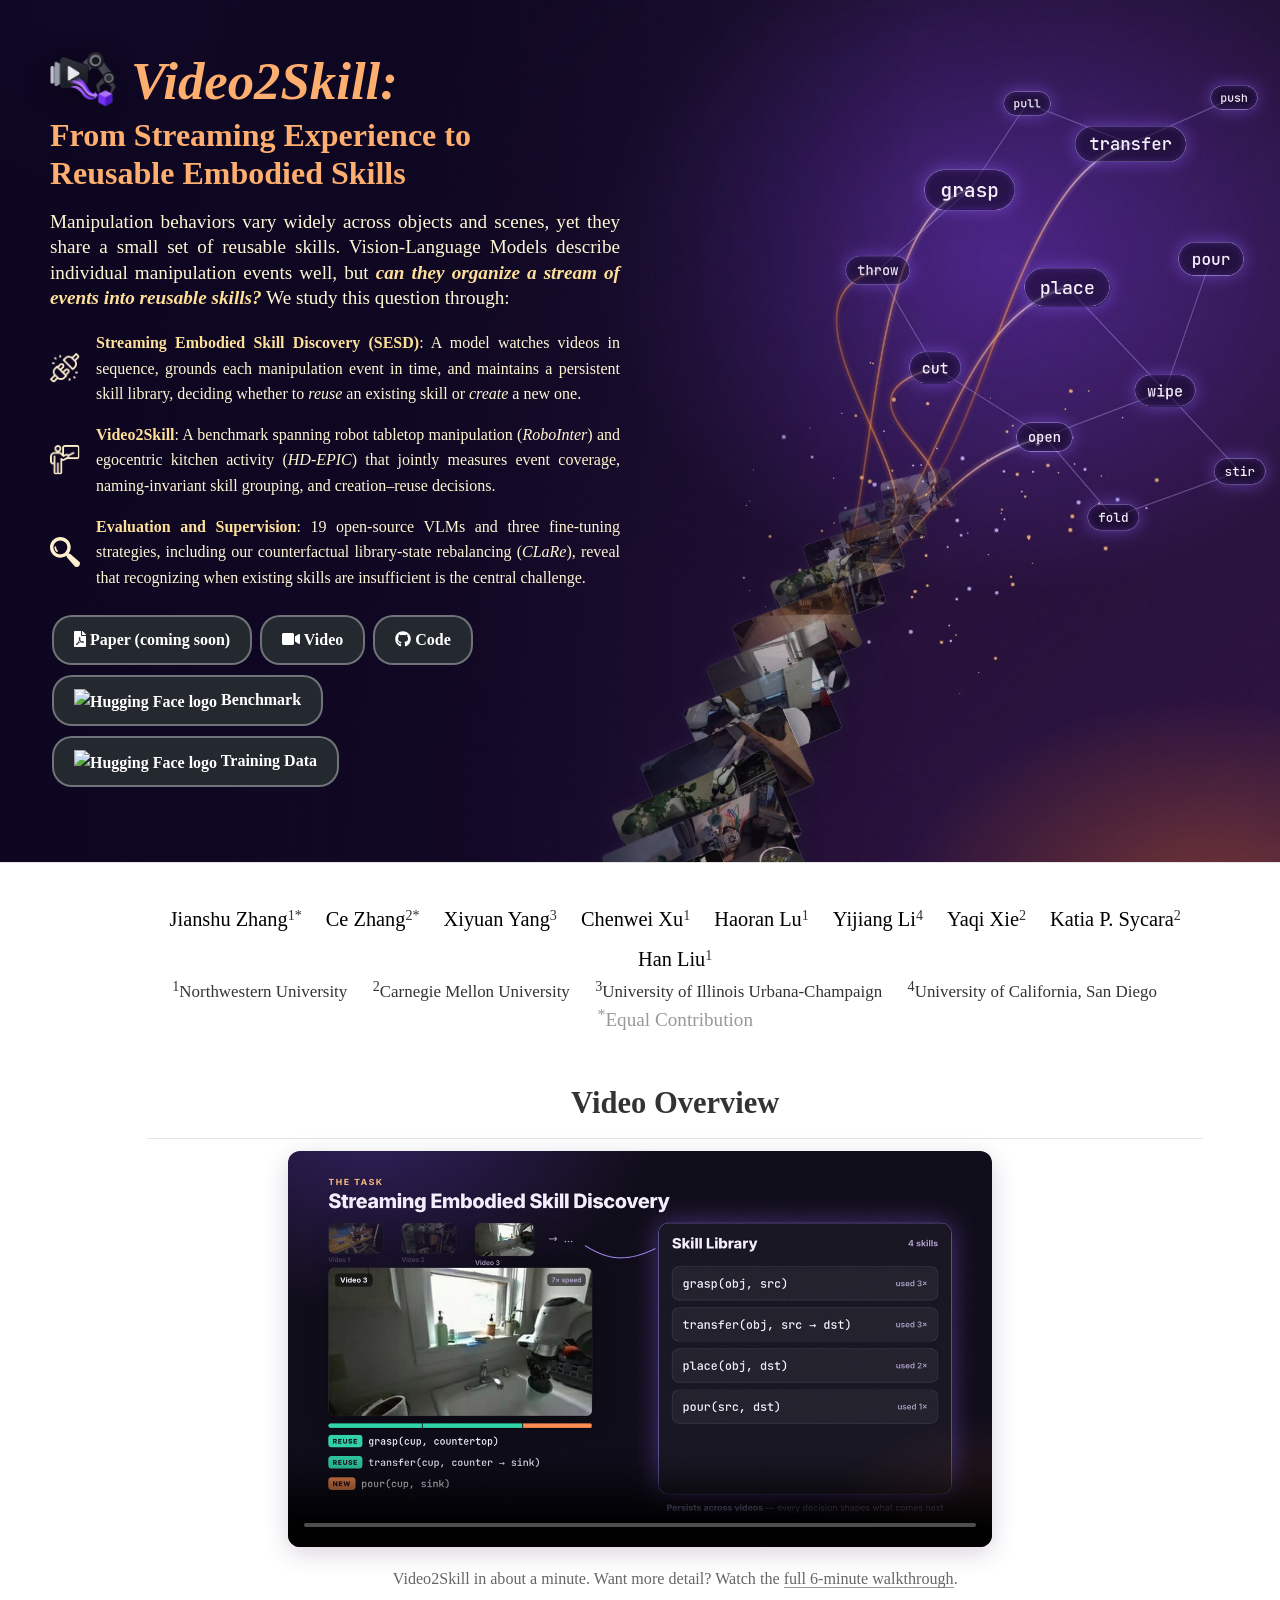
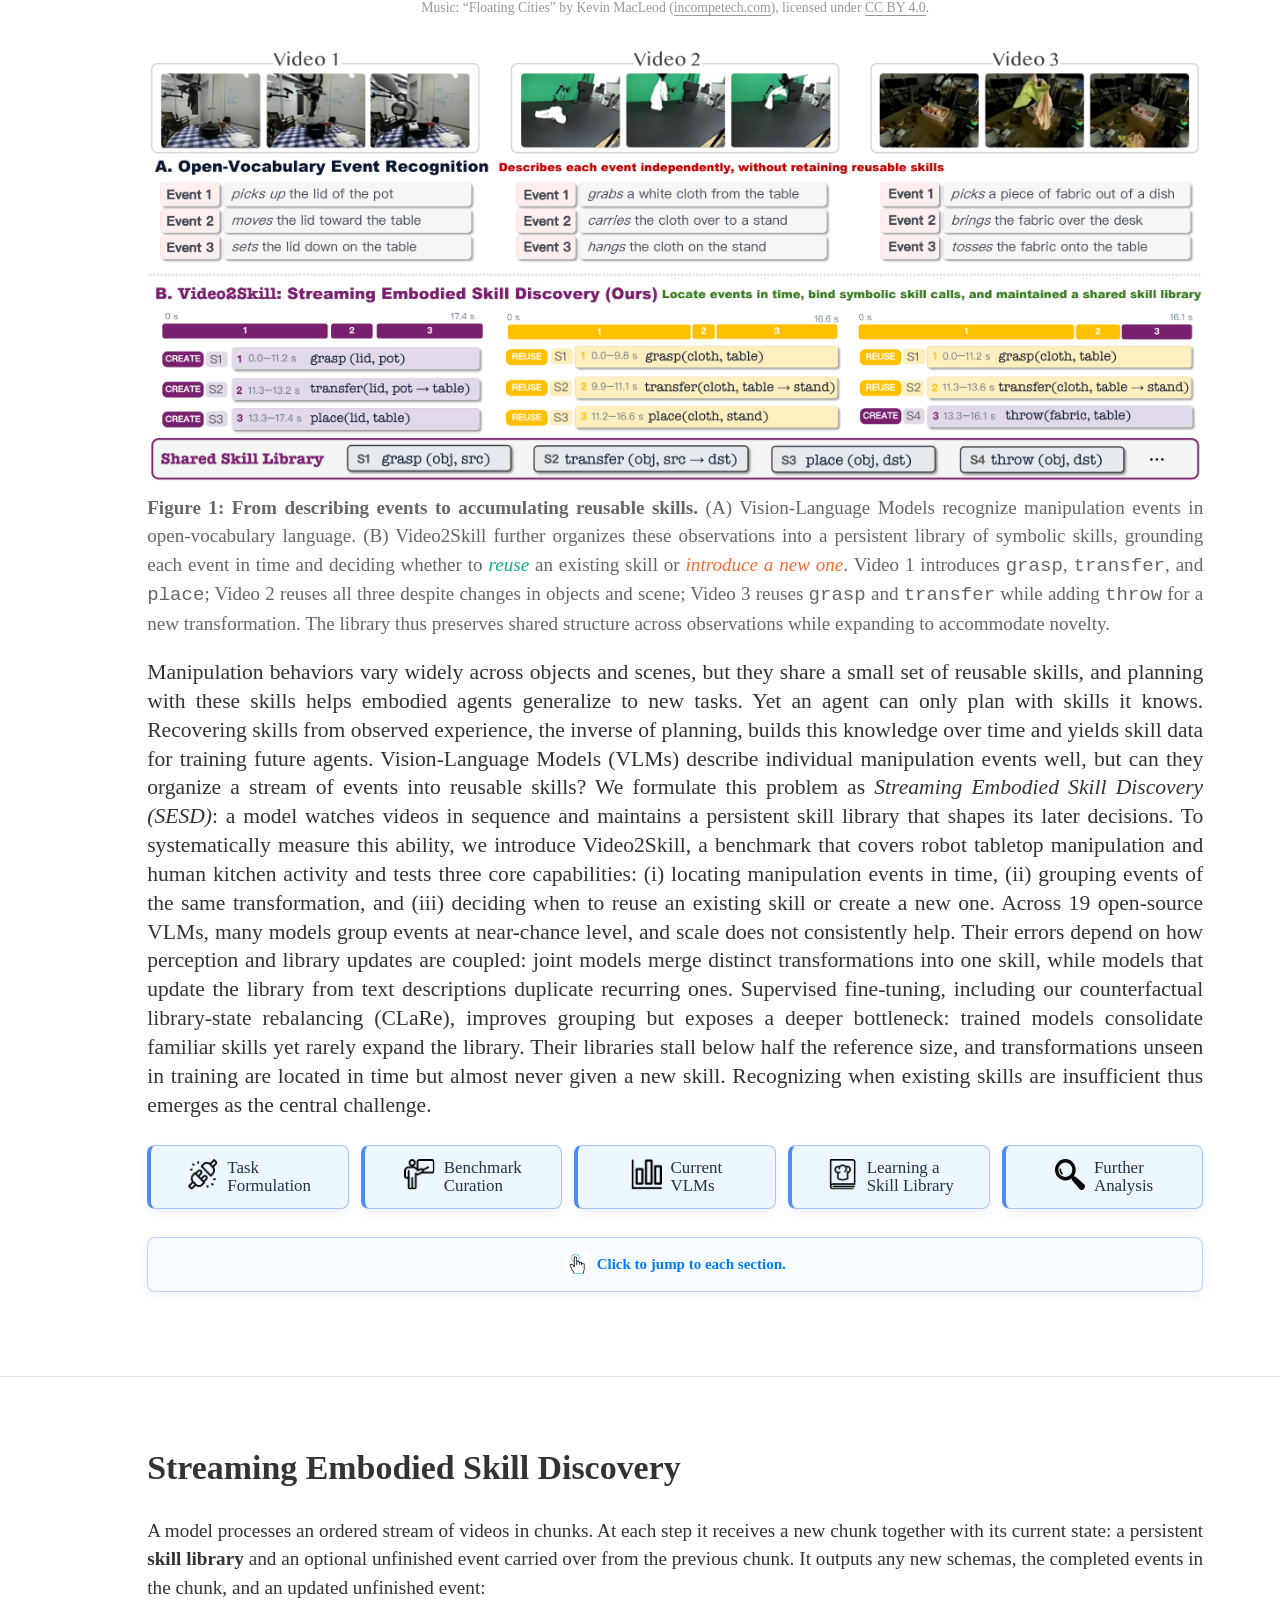
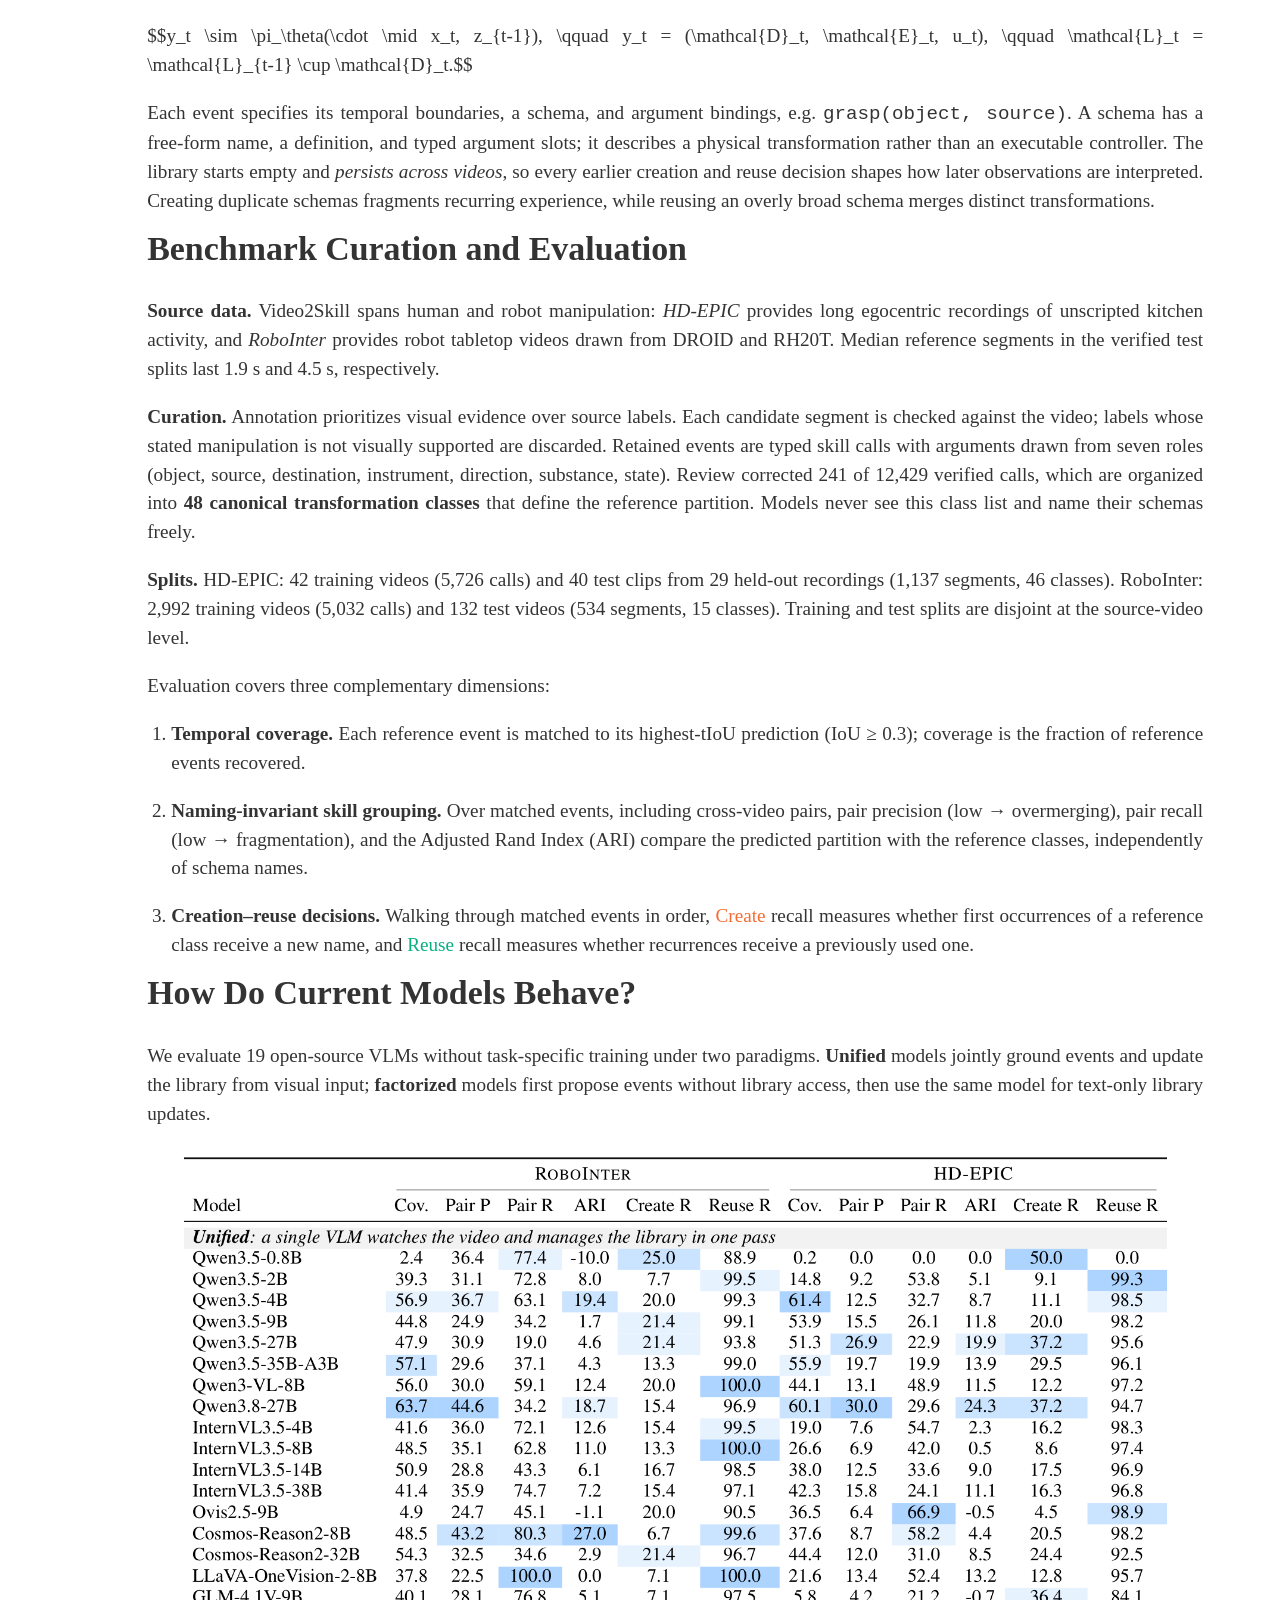
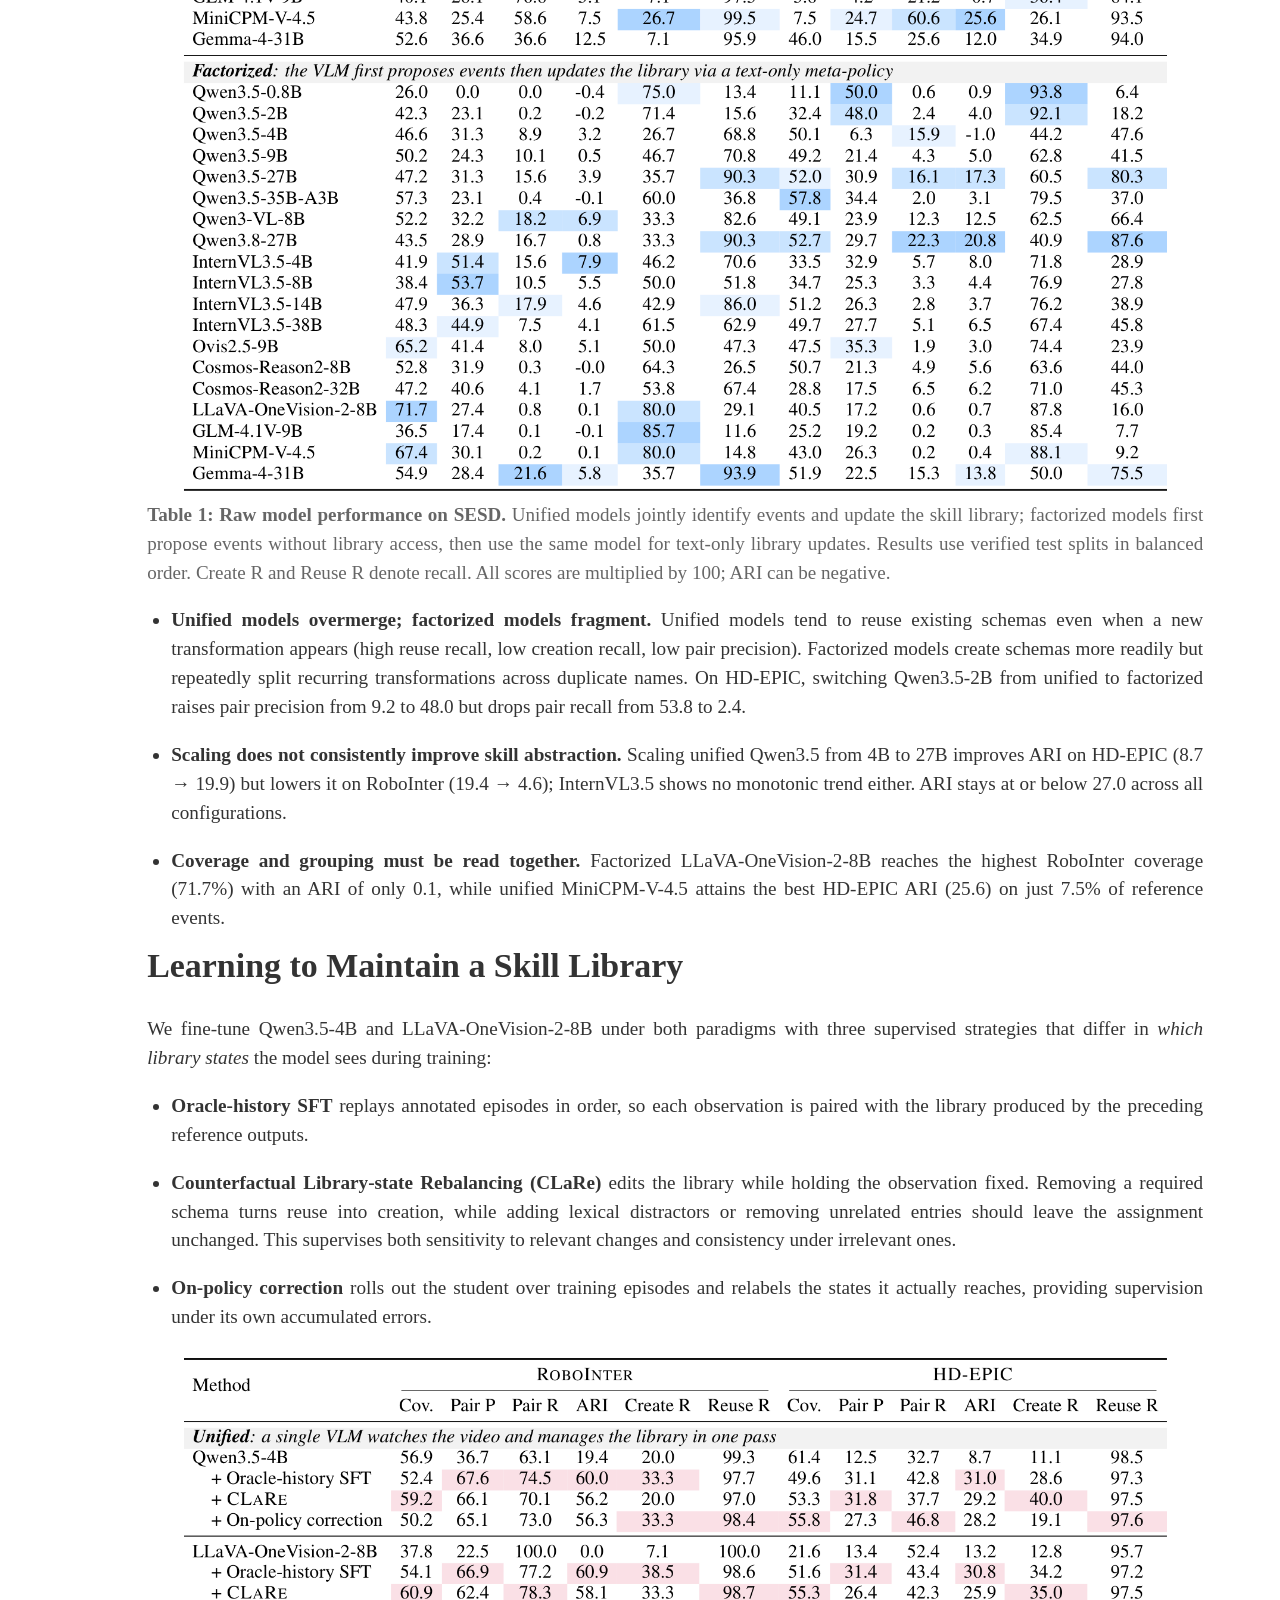
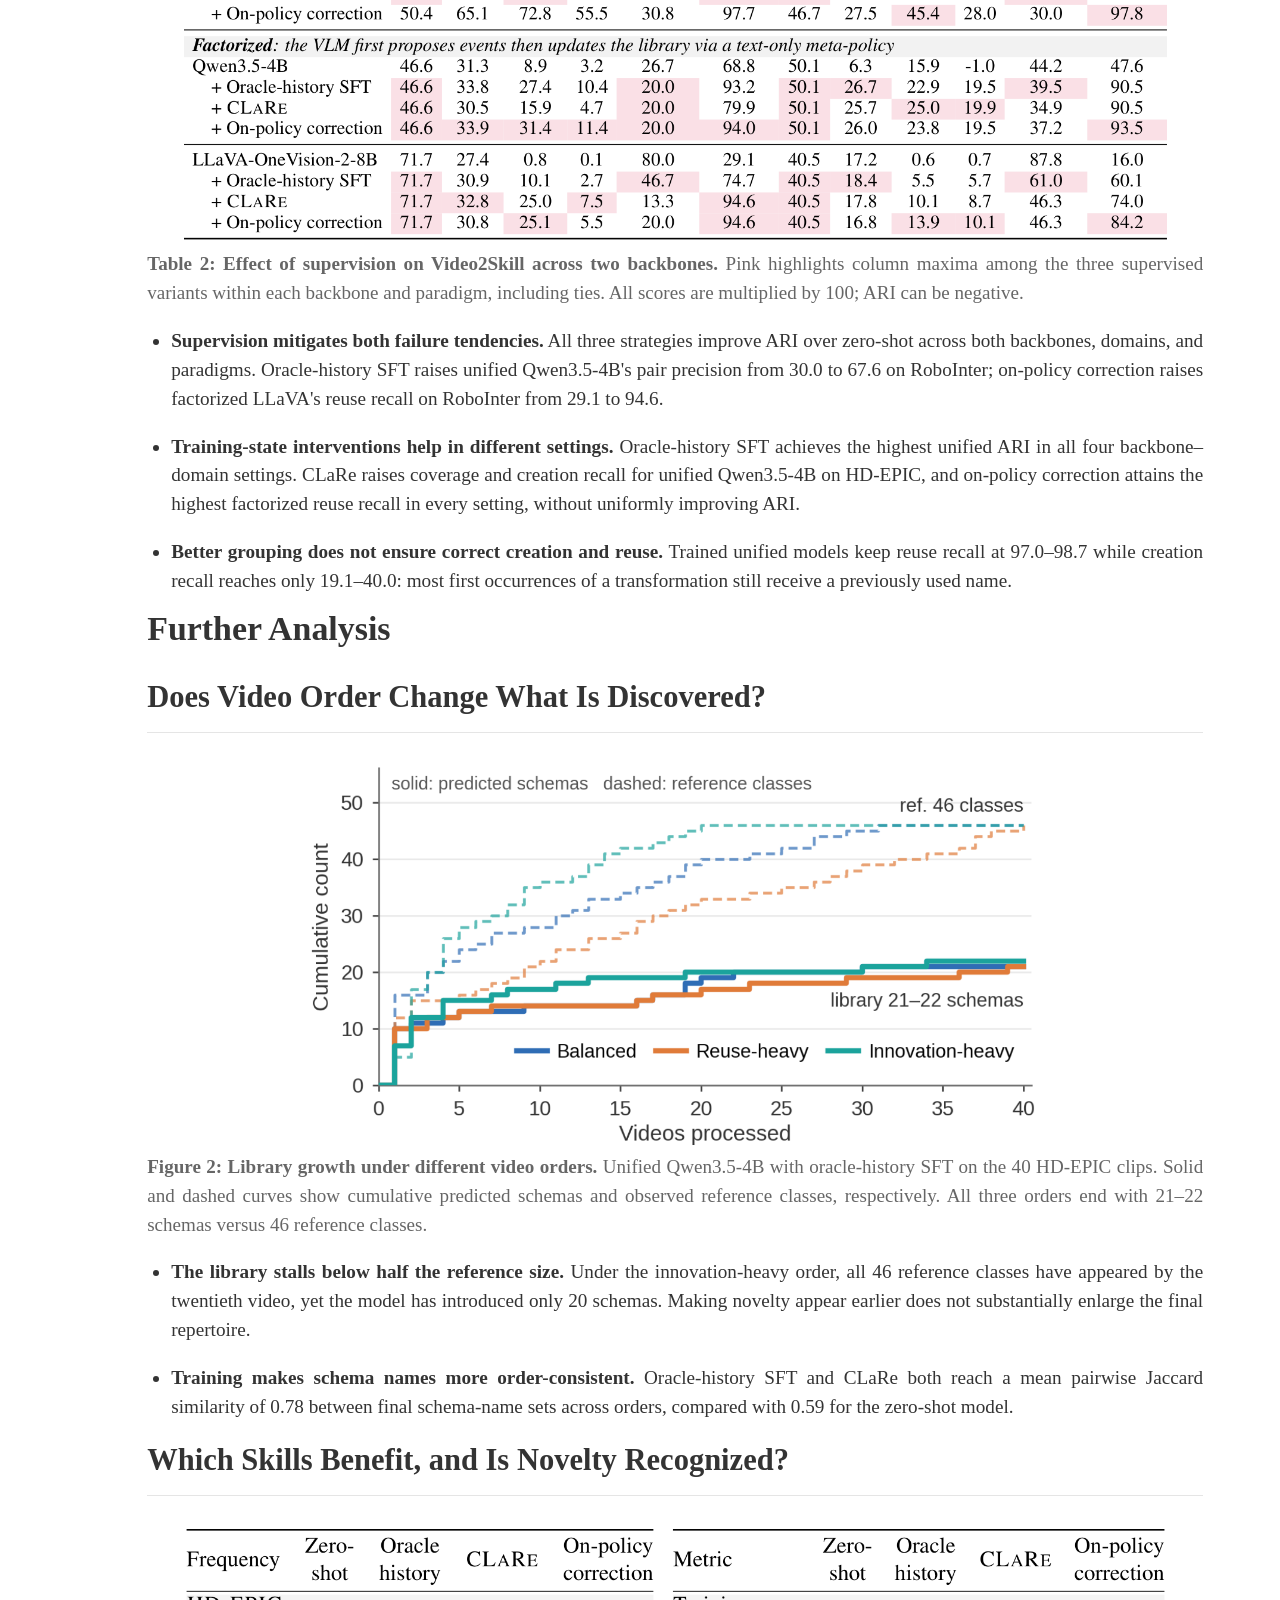
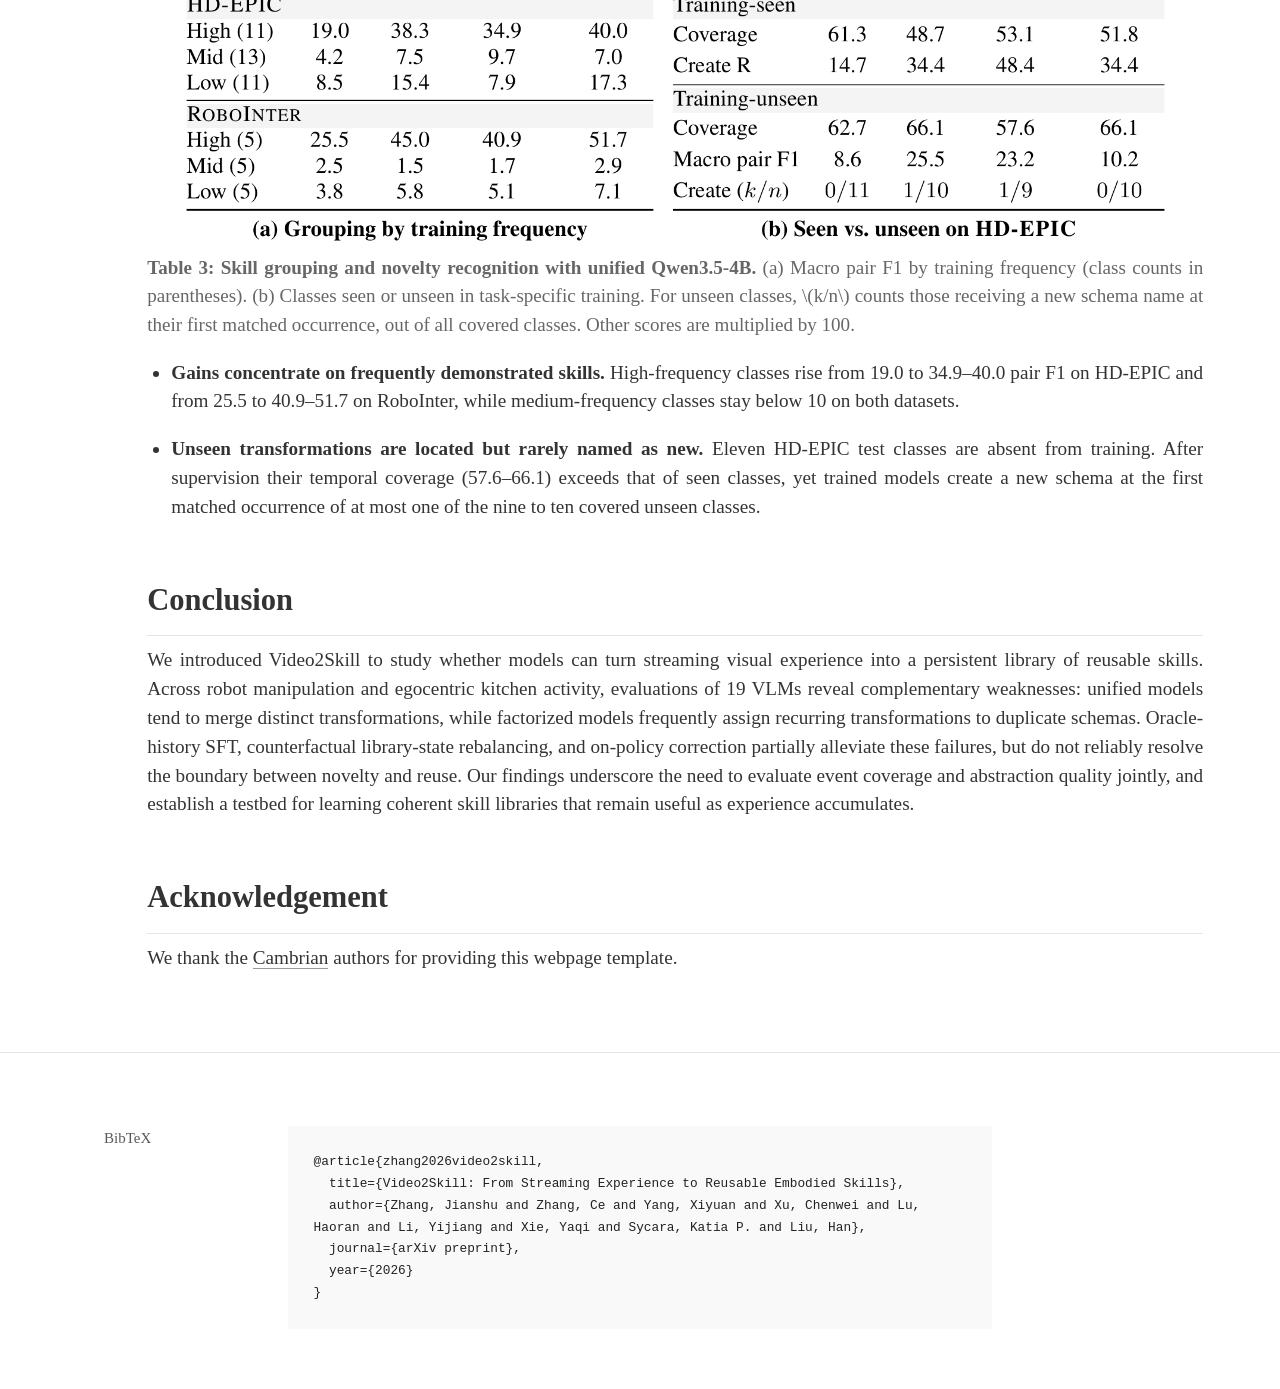
==== webpage/index.html @ 0657c7eb "Add background music to the teaser video Music: "Floating Cities" by Kevin MacLeod (incompetech.com)" ====
<!doctype html>

<html lang="en">
    <head>
        <title>Video2Skill</title>
        <link rel="icon" type="image/png" href="./static/img/icons/favicon.png">

        <meta charset="utf-8">
        <meta name="viewport" content="width=device-width, initial-scale=1">
        <meta name="description" content="Video2Skill: a benchmark for Streaming Embodied Skill Discovery, where models organize streaming manipulation videos into a persistent library of reusable symbolic skills.">

        <!-- Open Graph -->
        <meta property="og:url" content="https://andyzworks.github.io/video2skill/" />
        <meta property="og:image" content="https://andyzworks.github.io/video2skill/static/img/teaser.png" />
        <meta property="og:title" content="Video2Skill: From Streaming Experience to Reusable Embodied Skills" />
        <meta property="og:description" content="Can VLMs organize a stream of manipulation events into a persistent library of reusable skills?" />

        <!-- Twitter -->
        <meta name="twitter:url" content="https://andyzworks.github.io/video2skill/" />
        <meta name="twitter:card" content="summary_large_image" />
        <meta name="twitter:image" content="https://andyzworks.github.io/video2skill/static/img/teaser.png" />
        <meta name="twitter:title" content="Video2Skill: From Streaming Experience to Reusable Embodied Skills" />
        <meta name="twitter:description" content="Can VLMs organize a stream of manipulation events into a persistent library of reusable skills?" />

        <script src="./static/js/distill_template.v2.js"></script>
        <script defer="" src="./static/js/hider.js"></script>

        <link rel="stylesheet" href="./static/css/style.css">
        <link rel="stylesheet" href="./static/css/fontawesome.all.min.css">
        <link rel="stylesheet" href="https://cdn.jsdelivr.net/gh/jpswalsh/academicons@1/css/academicons.min.css">

        <link rel="stylesheet" href="https://cdn.jsdelivr.net/npm/katex@0.10.2/dist/katex.min.css" integrity="sha384-yFRtMMDnQtDRO8rLpMIKrtPCD5jdktao2TV19YiZYWMDkUR5GQZR/NOVTdquEx1j" crossorigin="anonymous">
        <script defer src="https://cdn.jsdelivr.net/npm/katex@0.10.2/dist/katex.min.js" integrity="sha384-9Nhn55MVVN0/4OFx7EE5kpFBPsEMZxKTCnA+4fqDmg12eCTqGi6+BB2LjY8brQxJ" crossorigin="anonymous"></script>
        <script defer src="https://cdn.jsdelivr.net/npm/katex@0.10.2/dist/contrib/auto-render.min.js" integrity="sha384-kWPLUVMOks5AQFrykwIup5lo0m3iMkkHrD0uJ4H5cjeGihAutqP0yW0J6dpFiVkI" crossorigin="anonymous"
            onload="renderMathInElement(document.body, {delimiters: [{left: '$$', right: '$$', display: true}, {left: '\\(', right: '\\)', display: false}]});"></script>
        <script defer src="./static/js/fontawesome.all.min.js"></script>

        <!-- medium zoom https://github.com/francoischalifour/medium-zoom -->
        <script src="https://cdn.jsdelivr.net/npm/jquery@3.7.1/dist/jquery.min.js"></script>
        <script defer src="./static/js/medium-zoom.min.js"></script>
        <script defer src="./static/js/zoom.js"></script>

        <style>
            .skill-create { color: rgb(246, 107, 50); }
            .skill-reuse { color: rgb(8, 175, 130); }
            .header-wrapper {
                background:
                    linear-gradient(90deg, rgba(13, 6, 32, 0.94) 0%, rgba(13, 6, 32, 0.82) 34%, rgba(13, 6, 32, 0.25) 58%, rgba(13, 6, 32, 0) 72%),
                    url("static/img/header_bg.jpg") right center / cover no-repeat, #1a0b2e;
            }
            .header-container { min-height: 620px; }
            .title-logo { height: 1.05em; width: auto; vertical-align: -0.16em; margin-right: 0.28em;
                          filter: drop-shadow(0 4px 14px rgba(0, 0, 0, 0.45)); }
            @media (max-width: 768px) {
                .header-wrapper {
                    background: linear-gradient(rgba(13, 6, 32, 0.84), rgba(13, 6, 32, 0.92)),
                                url("static/img/header_bg.jpg") 70% center / cover no-repeat, #1a0b2e;
                }
                .header-container { min-height: 0; }
                .header-content h1 { font-size: 2.6em; }
                .header-content h2 { white-space: normal; font-size: 1.45em; }
            }
        </style>
    </head>
    <body>
        <div class="header-wrapper">
            <div class="header-container" id="header-container">
                <div class="header-content">
                    <h1 style="margin-top: 0px"><img class="title-logo" src="static/img/icons/icon.png" alt="Video2Skill logo"><i>Video2Skill:</i></h1>
                    <h2>From Streaming Experience to <br> Reusable Embodied Skills</h2>
                        <p>
                            Manipulation behaviors vary widely across objects and scenes, yet they share a small set of reusable skills. Vision-Language Models describe individual manipulation events well, but <em><strong>can they organize a stream of events into reusable skills?</strong></em> We study this question through:
                        </p>

                        <div class="icon-container">
                            <div class="icon-item">
                                <img src="./static/img/icons/connector.svg" alt="Task icon">
                                <div><strong>Streaming Embodied Skill Discovery (SESD)</strong>: A model watches videos in sequence, grounds each manipulation event in time, and maintains a persistent skill library, deciding whether to <i>reuse</i> an existing skill or <i>create</i> a new one.</div>
                            </div>
                            <div class="icon-item">
                                <img src="./static/img/icons/data.svg" alt="Benchmark icon">
                                <div><strong>Video2Skill</strong>: A benchmark spanning robot tabletop manipulation (<i>RoboInter</i>) and egocentric kitchen activity (<i>HD-EPIC</i>) that jointly measures event coverage, naming-invariant skill grouping, and creation&ndash;reuse decisions.</div>
                            </div>
                            <div class="icon-item">
                                <img src="./static/img/icons/magnifier.svg" alt="Findings icon">
                                <div><strong>Evaluation and Supervision</strong>: 19 open-source VLMs and three fine-tuning strategies, including our counterfactual library-state rebalancing (<i>CLaRe</i>), reveal that recognizing when existing skills are insufficient is the central challenge.</div>
                            </div>
                        </div>

                    <div class="button-container">
                        <!-- Paper: replace href with the arXiv link once the paper is public -->
                        <a href="#" class="button paper-link dark-button" target="_blank">
                            <span class="icon is-small">
                                <i class="fas fa-file-pdf"></i>
                            </span>
                            <span>Paper (coming soon)</span>
                        </a>
                        <!-- Video walkthrough -->
                        <a href="#sec:video" class="button dark-button">
                            <span class="icon is-small">
                                <i class="fas fa-video"></i>
                            </span>
                            <span>Video</span>
                        </a>
                        <!-- Code -->
                        <a href="https://github.com/andyzworks/video2skill" class="button code-link dark-button" target="_blank">
                            <span class="icon is-small">
                                <i class="fab fa-github"></i>
                            </span>
                            <span>Code</span>
                        </a>
                        <!-- Benchmark media -->
                        <a href="https://huggingface.co/datasets/tonyDzw/tmp1" class="button dark-button" target="_blank">
                            <span class="icon is-small">
                                <img src="https://huggingface.co/front/assets/huggingface_logo-noborder.svg" alt="Hugging Face logo" style="height: 1em;">
                            </span>
                            <span>Benchmark</span>
                        </a>
                        <!-- Training media -->
                        <a href="https://huggingface.co/datasets/tonyDzw/tmp2" class="button dark-button" target="_blank">
                            <span class="icon is-small">
                                <img src="https://huggingface.co/front/assets/huggingface_logo-noborder.svg" alt="Hugging Face logo" style="height: 1em;">
                            </span>
                            <span>Training Data</span>
                        </a>
                    </div>
                </div>
            </div>
        </div>
    <d-article>
        <div class="byline">
            <div class="byline-container">
                <p class="author-list">
                    <span><a href="https://sterzhang.github.io/" class="author-link" target="_blank">Jianshu Zhang</a><sup>1*</sup></span>
                    <span><a class="author-link">Ce Zhang</a><sup>2*</sup></span>
                    <span><a class="author-link">Xiyuan Yang</a><sup>3</sup></span>
                    <span><a class="author-link">Chenwei Xu</a><sup>1</sup></span>
                    <span><a href="https://luhr2003.github.io/" class="author-link" target="_blank">Haoran Lu</a><sup>1</sup></span>
                    <span><a class="author-link">Yijiang Li</a><sup>4</sup></span>
                    <span><a class="author-link">Yaqi Xie</a><sup>2</sup></span>
                    <span><a class="author-link">Katia P. Sycara</a><sup>2</sup></span>
                    <span><a href="https://www.mccormick.northwestern.edu/research-faculty/directory/profiles/liu-han.html" class="author-link" target="_blank">Han Liu</a><sup>1</sup></span>
                </p>
                    <sup>1</sup>Northwestern University &emsp;
                    <sup>2</sup>Carnegie Mellon University &emsp;
                    <sup>3</sup>University of Illinois Urbana-Champaign &emsp;
                    <sup>4</sup>University of California, San Diego &emsp;
                    <span class="author-note"><sup>*</sup>Equal Contribution</span>
            </div>
        </div>

        <div id="sec:video" class="sub-section" style="margin-top: 10px;">
            <h2 class="text" style="text-align: center; margin-bottom: 12px;">Video Overview</h2>
            <div style="text-align: center;">
                <video controls preload="metadata" playsinline poster="static/videos/video2skill_teaser_poster.jpg?v=2"
                       style="width: 100%; max-width: 960px; border-radius: 12px; box-shadow: 0 6px 24px rgba(42, 13, 69, 0.18);">
                    <source src="static/videos/video2skill_teaser.mp4?v=3" type="video/mp4">
                    <track kind="captions" src="static/videos/video2skill_teaser.vtt?v=2" srclang="en" label="English" default>
                    Your browser does not support HTML5 video.
                </video>
            </div>
            <p class="text" style="text-align: center; color: #666; font-size: 0.95em; margin-top: 8px;">
                Video2Skill in about a minute.
                Want more detail? Watch the <a href="static/videos/video2skill_overview.mp4" target="_blank">full 6-minute walkthrough</a>.
                <br><span style="font-size: 0.85em; color: #999;">Music: &ldquo;Floating Cities&rdquo; by Kevin MacLeod (<a href="https://incompetech.com" target="_blank">incompetech.com</a>), licensed under <a href="https://creativecommons.org/licenses/by/4.0/" target="_blank">CC BY 4.0</a>.</span>
            </p>
        </div>

        <d-figure id="fig-teaser">
                <figure>
                    <div style="text-align: center;">
                        <img data-zoomable="" draggable="false" src="static/img/teaser.png" alt="Video2Skill teaser" style="width: 100%;">
                    </div>
                    <figcaption>
                        <strong>Figure 1: From describing events to accumulating reusable skills.</strong>
                        (A) Vision-Language Models recognize manipulation events in open-vocabulary language.
                        (B) Video2Skill further organizes these observations into a persistent library of symbolic skills, grounding each event in time and deciding whether to
                        <span class="skill-reuse"><em>reuse</em></span> an existing skill or
                        <span class="skill-create"><em>introduce a new one</em></span>.
                        Video 1 introduces <code>grasp</code>, <code>transfer</code>, and <code>place</code>; Video 2 reuses all three despite changes in objects and scene; Video 3 reuses <code>grasp</code> and <code>transfer</code> while adding <code>throw</code> for a new transformation.
                        The library thus preserves shared structure across observations while expanding to accommodate novelty.
                    </figcaption>
                </figure>
        </d-figure>

        <p class="text abstract">
            Manipulation behaviors vary widely across objects and scenes, but they share a small set of reusable skills, and planning with these skills helps embodied agents generalize to new tasks. Yet an agent can only plan with skills it knows. Recovering skills from observed experience, the inverse of planning, builds this knowledge over time and yields skill data for training future agents. Vision-Language Models (VLMs) describe individual manipulation events well, but can they organize a stream of events into reusable skills? We formulate this problem as <em>Streaming Embodied Skill Discovery (SESD)</em>: a model watches videos in sequence and maintains a persistent skill library that shapes its later decisions. To systematically measure this ability, we introduce Video2Skill, a benchmark that covers robot tabletop manipulation and human kitchen activity and tests three core capabilities: (i) locating manipulation events in time, (ii) grouping events of the same transformation, and (iii) deciding when to reuse an existing skill or create a new one. Across 19 open-source VLMs, many models group events at near-chance level, and scale does not consistently help. Their errors depend on how perception and library updates are coupled: joint models merge distinct transformations into one skill, while models that update the library from text descriptions duplicate recurring ones. Supervised fine-tuning, including our counterfactual library-state rebalancing (CLaRe), improves grouping but exposes a deeper bottleneck: trained models consolidate familiar skills yet rarely expand the library. Their libraries stall below half the reference size, and transformations unseen in training are located in time but almost never given a new skill. Recognizing when existing skills are insufficient thus emerges as the central challenge.
        </p>

        <div class="icon-row">
            <a href="#sec:task" class="icon-link">
                <img src="static/img/icons/connector.svg" alt="" class="icon">
                Task <br> Formulation
            </a>
            <a href="#sec:bench" class="icon-link">
                <img src="./static/img/icons/data.svg" alt="" class="icon">
                Benchmark <br> Curation
            </a>
            <a href="#sec:zeroshot" class="icon-link">
                <img src="./static/img/icons/eval.svg" alt="" class="icon">
                Current <br> VLMs
            </a>
            <a href="#sec:training" class="icon-link">
                <img src="./static/img/icons/recipe.svg" alt="" class="icon">
                Learning a <br> Skill Library
            </a>
            <a href="#sec:analysis" class="icon-link">
                <img src="./static/img/icons/magnifier.svg" alt="" class="icon">
                Further <br> Analysis
            </a>
        </div>

        <p class="click-hint">
            <img src="static/img/icons/click.gif" style="width: 1.5rem">
            <strong>Click to jump to each section.</strong>
        </p>

        <hr>

        <div class="vision-block">

            <div id="sec:task" class="sub-section">
                <h1 class="text">Streaming Embodied Skill Discovery</h1>
                <p class="text">
                    A model processes an ordered stream of videos in chunks. At each step it receives a new chunk together with its current state: a persistent <strong>skill library</strong> and an optional unfinished event carried over from the previous chunk. It outputs any new schemas, the completed events in the chunk, and an updated unfinished event:
                </p>
                <p class="text">
                    $$y_t \sim \pi_\theta(\cdot \mid x_t, z_{t-1}), \qquad y_t = (\mathcal{D}_t, \mathcal{E}_t, u_t), \qquad \mathcal{L}_t = \mathcal{L}_{t-1} \cup \mathcal{D}_t.$$
                </p>
                <p class="text">
                    Each event specifies its temporal boundaries, a schema, and argument bindings, e.g. <code>grasp(object, source)</code>. A schema has a free-form name, a definition, and typed argument slots; it describes a physical transformation rather than an executable controller. The library starts empty and <em>persists across videos</em>, so every earlier creation and reuse decision shapes how later observations are interpreted.
                    Creating duplicate schemas fragments recurring experience, while reusing an overly broad schema merges distinct transformations.
                </p>
            </div>

            <div id="sec:bench" class="sub-section">
                <h1 class="text">Benchmark Curation and Evaluation</h1>
                <p class="text">
                    <strong>Source data.</strong> Video2Skill spans human and robot manipulation: <em>HD-EPIC</em> provides long egocentric recordings of unscripted kitchen activity, and <em>RoboInter</em> provides robot tabletop videos drawn from DROID and RH20T. Median reference segments in the verified test splits last 1.9&nbsp;s and 4.5&nbsp;s, respectively.
                </p>
                <p class="text">
                    <strong>Curation.</strong> Annotation prioritizes visual evidence over source labels. Each candidate segment is checked against the video; labels whose stated manipulation is not visually supported are discarded. Retained events are typed skill calls with arguments drawn from seven roles (object, source, destination, instrument, direction, substance, state). Review corrected 241 of 12,429 verified calls, which are organized into <strong>48 canonical transformation classes</strong> that define the reference partition. Models never see this class list and name their schemas freely.
                </p>
                <p class="text">
                    <strong>Splits.</strong> HD-EPIC: 42 training videos (5,726 calls) and 40 test clips from 29 held-out recordings (1,137 segments, 46 classes). RoboInter: 2,992 training videos (5,032 calls) and 132 test videos (534 segments, 15 classes). Training and test splits are disjoint at the source-video level.
                </p>
                <p class="text">
                    Evaluation covers three complementary dimensions:
                    <ol class="text">
                        <li>
                            <strong>Temporal coverage.</strong> Each reference event is matched to its highest-tIoU prediction (IoU &ge; 0.3); coverage is the fraction of reference events recovered.
                        </li>
                        <li>
                            <strong>Naming-invariant skill grouping.</strong> Over matched events, including cross-video pairs, pair precision (low &rarr; overmerging), pair recall (low &rarr; fragmentation), and the Adjusted Rand Index (ARI) compare the predicted partition with the reference classes, independently of schema names.
                        </li>
                        <li>
                            <strong>Creation&ndash;reuse decisions.</strong> Walking through matched events in order, <span class="skill-create">Create</span> recall measures whether first occurrences of a reference class receive a new name, and <span class="skill-reuse">Reuse</span> recall measures whether recurrences receive a previously used one.
                        </li>
                    </ol>
                </p>
            </div>

            <div id="sec:zeroshot" class="sub-section">
                <h1 class="text">How Do Current Models Behave?</h1>
                <p class="text">
                    We evaluate 19 open-source VLMs without task-specific training under two paradigms. <strong>Unified</strong> models jointly ground events and update the library from visual input; <strong>factorized</strong> models first propose events without library access, then use the same model for text-only library updates.
                </p>
                <d-figure id="fig-zeroshot">
                    <figure>
                        <div style="text-align: center;">
                            <img data-zoomable="" draggable="false" src="static/img/table_zeroshot.png" alt="Zero-shot results table" style="width: 95%;">
                        </div>
                        <figcaption>
                            <strong>Table 1: Raw model performance on SESD.</strong>
                            Unified models jointly identify events and update the skill library; factorized models first propose events without library access, then use the same model for text-only library updates.
                            Results use verified test splits in balanced order. Create R and Reuse R denote recall. All scores are multiplied by 100; ARI can be negative.
                        </figcaption>
                    </figure>
                </d-figure>

                <p class="text">
                    <ul class="text">
                        <li>
                            <strong>Unified models overmerge; factorized models fragment.</strong>
                            Unified models tend to reuse existing schemas even when a new transformation appears (high reuse recall, low creation recall, low pair precision). Factorized models create schemas more readily but repeatedly split recurring transformations across duplicate names. On HD-EPIC, switching Qwen3.5-2B from unified to factorized raises pair precision from 9.2 to 48.0 but drops pair recall from 53.8 to 2.4.
                        </li>
                        <li>
                            <strong>Scaling does not consistently improve skill abstraction.</strong>
                            Scaling unified Qwen3.5 from 4B to 27B improves ARI on HD-EPIC (8.7 &rarr; 19.9) but lowers it on RoboInter (19.4 &rarr; 4.6); InternVL3.5 shows no monotonic trend either. ARI stays at or below 27.0 across all configurations.
                        </li>
                        <li>
                            <strong>Coverage and grouping must be read together.</strong>
                            Factorized LLaVA-OneVision-2-8B reaches the highest RoboInter coverage (71.7%) with an ARI of only 0.1, while unified MiniCPM-V-4.5 attains the best HD-EPIC ARI (25.6) on just 7.5% of reference events.
                        </li>
                    </ul>
                </p>
            </div>

            <div id="sec:training" class="sub-section">
                <h1 class="text">Learning to Maintain a Skill Library</h1>
                <p class="text">
                    We fine-tune Qwen3.5-4B and LLaVA-OneVision-2-8B under both paradigms with three supervised strategies that differ in <em>which library states</em> the model sees during training:
                    <ul class="text">
                        <li>
                            <strong>Oracle-history SFT</strong> replays annotated episodes in order, so each observation is paired with the library produced by the preceding reference outputs.
                        </li>
                        <li>
                            <strong>Counterfactual Library-state Rebalancing (CLaRe)</strong> edits the library while holding the observation fixed. Removing a required schema turns reuse into creation, while adding lexical distractors or removing unrelated entries should leave the assignment unchanged. This supervises both sensitivity to relevant changes and consistency under irrelevant ones.
                        </li>
                        <li>
                            <strong>On-policy correction</strong> rolls out the student over training episodes and relabels the states it actually reaches, providing supervision under its own accumulated errors.
                        </li>
                    </ul>
                </p>
                <d-figure id="fig-sft">
                    <figure>
                        <div style="text-align: center;">
                            <img data-zoomable="" draggable="false" src="static/img/table_sft.png" alt="Supervision results table" style="width: 95%;">
                        </div>
                        <figcaption>
                            <strong>Table 2: Effect of supervision on Video2Skill across two backbones.</strong>
                            Pink highlights column maxima among the three supervised variants within each backbone and paradigm, including ties.
                            All scores are multiplied by 100; ARI can be negative.
                        </figcaption>
                    </figure>
                </d-figure>

                <p class="text">
                    <ul class="text">
                        <li>
                            <strong>Supervision mitigates both failure tendencies.</strong>
                            All three strategies improve ARI over zero-shot across both backbones, domains, and paradigms. Oracle-history SFT raises unified Qwen3.5-4B's pair precision from 30.0 to 67.6 on RoboInter; on-policy correction raises factorized LLaVA's reuse recall on RoboInter from 29.1 to 94.6.
                        </li>
                        <li>
                            <strong>Training-state interventions help in different settings.</strong>
                            Oracle-history SFT achieves the highest unified ARI in all four backbone&ndash;domain settings. CLaRe raises coverage and creation recall for unified Qwen3.5-4B on HD-EPIC, and on-policy correction attains the highest factorized reuse recall in every setting, without uniformly improving ARI.
                        </li>
                        <li>
                            <strong>Better grouping does not ensure correct creation and reuse.</strong>
                            Trained unified models keep reuse recall at 97.0&ndash;98.7 while creation recall reaches only 19.1&ndash;40.0: most first occurrences of a transformation still receive a previously used name.
                        </li>
                    </ul>
                </p>
            </div>

            <div id="sec:analysis" class="sub-section">
                <h1 class="text">Further Analysis</h1>

                <h2 class="text">Does Video Order Change What Is Discovered?</h2>
                <d-figure id="fig-growth">
                    <figure>
                        <div style="text-align: center;">
                            <img data-zoomable="" draggable="false" src="static/img/growth.png" alt="Library growth under different video orders" style="width: 70%;">
                        </div>
                        <figcaption>
                            <strong>Figure 2: Library growth under different video orders.</strong>
                            Unified Qwen3.5-4B with oracle-history SFT on the 40 HD-EPIC clips. Solid and dashed curves show cumulative predicted schemas and observed reference classes, respectively. All three orders end with 21&ndash;22 schemas versus 46 reference classes.
                        </figcaption>
                    </figure>
                </d-figure>
                <p class="text">
                    <ul class="text">
                        <li>
                            <strong>The library stalls below half the reference size.</strong>
                            Under the innovation-heavy order, all 46 reference classes have appeared by the twentieth video, yet the model has introduced only 20 schemas. Making novelty appear earlier does not substantially enlarge the final repertoire.
                        </li>
                        <li>
                            <strong>Training makes schema names more order-consistent.</strong>
                            Oracle-history SFT and CLaRe both reach a mean pairwise Jaccard similarity of 0.78 between final schema-name sets across orders, compared with 0.59 for the zero-shot model.
                        </li>
                    </ul>
                </p>

                <h2 class="text">Which Skills Benefit, and Is Novelty Recognized?</h2>
                <d-figure id="fig-analysis">
                    <figure>
                        <div style="text-align: center;">
                            <img data-zoomable="" draggable="false" src="static/img/table_analysis.png" alt="Skill grouping and novelty recognition table" style="width: 95%;">
                        </div>
                        <figcaption>
                            <strong>Table 3: Skill grouping and novelty recognition with unified Qwen3.5-4B.</strong>
                            (a) Macro pair F1 by training frequency (class counts in parentheses).
                            (b) Classes seen or unseen in task-specific training. For unseen classes, \(k/n\) counts those receiving a new schema name at their first matched occurrence, out of all covered classes. Other scores are multiplied by 100.
                        </figcaption>
                    </figure>
                </d-figure>
                <p class="text">
                    <ul class="text">
                        <li>
                            <strong>Gains concentrate on frequently demonstrated skills.</strong>
                            High-frequency classes rise from 19.0 to 34.9&ndash;40.0 pair F1 on HD-EPIC and from 25.5 to 40.9&ndash;51.7 on RoboInter, while medium-frequency classes stay below 10 on both datasets.
                        </li>
                        <li>
                            <strong>Unseen transformations are located but rarely named as new.</strong>
                            Eleven HD-EPIC test classes are absent from training. After supervision their temporal coverage (57.6&ndash;66.1) exceeds that of seen classes, yet trained models create a new schema at the first matched occurrence of at most one of the nine to ten covered unseen classes.
                        </li>
                    </ul>
                </p>
            </div>

        </div>

        <div id="conclusion" style="position: relative; margin-top: 40px; margin-bottom: 0px;">
            <h2 class="text" style="margin-top:0px; margin-bottom:10px">Conclusion</h2>
            <p class="text">
                We introduced Video2Skill to study whether models can turn streaming visual experience into a persistent library of reusable skills. Across robot manipulation and egocentric kitchen activity, evaluations of 19 VLMs reveal complementary weaknesses: unified models tend to merge distinct transformations, while factorized models frequently assign recurring transformations to duplicate schemas. Oracle-history SFT, counterfactual library-state rebalancing, and on-policy correction partially alleviate these failures, but do not reliably resolve the boundary between novelty and reuse. Our findings underscore the need to evaluate event coverage and abstraction quality jointly, and establish a testbed for learning coherent skill libraries that remain useful as experience accumulates.
            </p>
        </div>

        <div id="acknowledgement" style="position: relative; margin-top: 40px; margin-bottom: 0px;">
            <h2 class="text" style="margin-top:0px; margin-bottom:10px">Acknowledgement</h2>
            <p class="text">
                We thank the <a href="https://cambrian-mllm.github.io/">Cambrian</a> authors for providing this webpage template.
            </p>
        </div>

        </d-article>
        <d-appendix>
            <h3>BibTeX</h3>
            <p class="bibtex">
                @article{zhang2026video2skill,<br>
                &nbsp;&nbsp;title={Video2Skill: From Streaming Experience to Reusable Embodied Skills},<br>
                &nbsp;&nbsp;author={Zhang, Jianshu and Zhang, Ce and Yang, Xiyuan and Xu, Chenwei and Lu, Haoran and Li, Yijiang and Xie, Yaqi and Sycara, Katia P. and Liu, Han},<br>
                &nbsp;&nbsp;journal={arXiv preprint},<br>
                &nbsp;&nbsp;year={2026}<br>
                }
            </p>

            <d-footnote-list></d-footnote-list>
            <d-citation-list></d-citation-list>
        </d-appendix>
        <d-bibliography src="bibliography.bib"></d-bibliography>
    </body>
</html>
---- webpage/static/css/style.css ----
body {
  font-family: Charter;
}

.header-wrapper {
    /* max-width: 1200px; */
    /* background-color: #265073; */

    /* background: linear-gradient(127deg, #265073 0%, #596FB7 45%, #C6CF9B 70%, rgb(244,234,203) 100%); */
    background: linear-gradient(-235deg, #1a0b2e 10%, #671b8d 55%, #bd5703 80%, #f97212d2 100%);
    
}

.header-container {
  /* color: #FFC436; */
  color: #FEAE6F;
  text-align: center; /* Center content on small screens */
  padding: 20px; /* Reduced padding for small screens */
  opacity: 1.0;
  z-index: 1000;
  position: relative;
  max-width: 1600px;
  margin: 0 auto;
}


.icon {
    height: 1.8em; /* Set a fixed height for all icons */
    width: auto; /* Adjust width to maintain aspect ratio */
    margin-bottom: 5px; /* Space between icon and text */
}

.icon-row {
    display: grid;
    grid-template-columns: repeat(5, minmax(0, 1fr));
    justify-content: center;
    align-items: center;
    gap: 0.75rem;
    width: 150%;
    margin: 0.25rem 0 1rem -20%;
    padding: 0;
    line-height: 1.05;
}

.icon-link {
    display: flex;
    align-items: center;
    justify-content: center;
    gap: 0.55rem;
    min-height: 64px;
    color: #253247;
    padding: 0.65rem 0.75rem;
    border: 1px solid rgba(80, 138, 246, 0.45);
    border-left: 4px solid #508af6;
    border-radius: 8px;
    background-color: #edf7ff;
    text-align: left;
    text-decoration: none;
    box-shadow: 0 4px 12px rgba(37, 99, 235, 0.08);
    transition: background-color 0.2s, border-color 0.2s, transform 0.2s;
}

.icon-link:hover {
    background-color: #dceeff;
    border-color: #508af6;
    transform: translateY(-1px);
}

@media (max-width: 768px) {
    .icon-row {
        grid-template-columns: repeat(2, minmax(0, 1fr));
        width: 100%;
        margin: 0.25rem 0 1rem 0;
    }

    .icon-link {
        justify-content: flex-start;
    }
}


.icon-container {
    display: flex;
    flex-direction: column;
    gap: 15px;
}

.icon-item {
    align-items: center;
    display: flex;
}

.icon-item div {
    text-align: justify;
}

.icon-item img {
    width: 30px;
    height: 30px;
    margin-right: 1em;
    filter: invert(87%) sepia(11%) saturate(748%) hue-rotate(340deg) brightness(110%) contrast(100%);
}

@media (max-width: 768px) {
  .icon-item img {
    margin-bottom: 1em;
  }
}

.header-content strong {
    color: #ffe099;
}

.header-content {
    color: #FFF7D4;
    text-align: left;
}

.header-content h1 {
    font-size: 1.5em;
    margin-bottom: 0.5em;
    line-height: 1.2;
    color: #FEAE6F;
}

.header-content h2 {
    margin-bottom: 0.5em;
    line-height: 1.2;
    color: #FEAE6F;
}

.hero-award {
    display: inline-flex;
    align-items: center;
    gap: 0.45rem;
    margin: 0.15rem 0 0.8rem;
    padding: 0.4rem 0.75rem;
    border: 1px solid rgba(254, 174, 111, 0.55);
    border-radius: 999px;
    background: rgba(255, 247, 212, 0.12);
    color: #FFF7D4;
    font-size: 1.05rem;
    font-weight: 700;
    line-height: 1.2;
}

.hero-award-symbol {
    font-size: 1.1em;
}

.header-container p {
    font-size: 1.2rem;
    text-align: justify;
}

@media (max-width: 768px) {
  .header-container {
    padding: 16px;
    padding-top: 32px;
  }

  .header-content h1 {
    font-size: 3em;
    margin-bottom: 0.125em;
  }
  .header-content h2 {
    font-size: 1.7em;
    /* text no wrap */
    white-space: nowrap;
    margin-top: 0;
  }

  .header-container p {
    font-size: 1.04rem;
  }

  .header-image {
    /* 80% */
    max-width: 90%;
    /* center */
    margin-left: auto;
    margin-right: auto;
  }
}

.teaser-video video {
  height: auto; /* Maintain the aspect ratio of the image */
  display: block; /* Prevent inline spacing issues */
  max-width: 100%;
}

.header-image img {
  max-width: 100%; /* Ensure the image is never more than 100% of its container */
  height: auto; /* Maintain the aspect ratio of the image */
  display: block; /* Prevent inline spacing issues */
  margin: 0 auto 20px; /* Center the image horizontally and add margin below */
}

.button-container {
    margin-top: 20px; /* Add margin above the buttons */
    margin-bottom: 20px; /* Add margin below the buttons */
    /* center */
    /* text-align: center; */
}

.button-container a.button {
  display: inline-block; /* Make buttons inline */
  margin: 10px; /* Space around buttons */
  padding: 10px 20px; /* Increase tap area for touch screens */
}

.button-container a.button {
  background-color: #FFF0CE;
  color: #000; /* Black text */
  border: 2px solid rgba(255, 193, 7, 0.5);
  /* border-radius: 25px; Rounded borders */
  border-radius: 20px; /* Rounded borders */
  padding: 10px 20px; /* Top and bottom padding, left and right padding */
  margin: 5px 2px; /* Space between the buttons */
  text-decoration: none; /* Remove the underline from links */
  display: inline-block; /* Display links as inline blocks */
  font-weight: bold; /* Make the text bold */
  transition: background-color 0.3s, color 0.3s; /* Smooth transition for hover effect */
}

.button-container a.button:hover {
  background-color: #EAB682; /* Darker yellow background on hover */
  color: #fff; /* White text on hover */
}

.button-container a.button.dark-button {
  background-color: #24292f;
  color: #fff;
  border-color: rgba(255, 255, 255, 0.35);
}

.button-container a.button.dark-button:hover {
  background-color: #0969da;
  color: #fff;
}

/* Styles for larger screens using a media query */
@media (min-width: 600px) {
  .header-container {
    display: flex; /* Use flexbox for positioning on larger screens */
    justify-content: space-between; /* Space between the content and image */
    align-items: center; /* Align items vertically */
    padding: 50px 50px; /* Increase padding for larger screens */
  }

  .header-content {
    max-width: calc(50% - 20px); /* Adjust width to include margin */
    text-align: left; /* Align text to the left for larger screens */
    margin-right: 5px; /* Add margin to the right of the header content */
  }

  .header-content h1 {
    font-size: 3.3em; /* Increase font size for larger screens */
  }

  .header-content h2 {
    margin-top: -0.75em; /* Reduce space between headers */
    font-size: 2em; /* Increase font size for larger screens */
  }

  .teaser-video {
    width: 100%; /* Set width to 100% */
    margin-bottom: 2em;
  }

  .header-image {
    max-width: calc(50% - 20px); /* Adjust width to include margin */
  }

  .header-image img {
    max-width: 90%; /* Image should be responsive within the container */
    height: auto; /* Maintain the aspect ratio */
  }
}


.byline {
  padding: 0 5px 10px; /* Add padding to the top and bottom */
  width: 150%;
  margin: 0 0 4px -20%;
  box-sizing: border-box;
}

.byline-container {
    width: 100%;
    margin: 0;
    box-sizing: border-box;
    padding-top: 0.35rem;
    padding-bottom: 0.5rem;
    padding-left: 1rem;
    padding-right: 1rem;
    text-align: center;  /* Center align the text */
}

.author-list {
    display: flex;
    flex-wrap: wrap;
    justify-content: center;
    column-gap: 1.5rem;
    row-gap: 0.2rem;
    margin: 0;
    overflow-x: visible;
    white-space: nowrap;
}

.presentation-notice {
    width: 100%;
    box-sizing: border-box;
    margin: 0.35rem auto 0.8rem;
    padding: 1rem 1.25rem;
    border: 1px solid rgba(153, 27, 27, 0.22);
    border-left: 5px solid #b91c1c;
    border-radius: 8px;
    background: #fff8f8;
    box-shadow: 0 6px 18px rgba(0, 0, 0, 0.06);
    text-align: justify;
}

.presentation-title {
    color: #991b1b;
    font-size: 1.15rem;
    font-weight: 700;
    line-height: 1.25;
    margin-bottom: 0.35rem;
    text-align: center;
}

.presentation-symbol {
    display: inline-block;
    margin: 0 0.25rem;
    font-size: 1.05em;
}

.presentation-details {
    color: #333;
    font-size: 1rem;
    line-height: 1.55;
    text-align: justify;
}


.author-link, .affiliation-link {
    font-size: larger;
    color: black; /* Set the color to match the other text */
    text-decoration: none; /* Removes the underline */
    border-bottom: none;
    cursor: pointer; /* Changes cursor to pointer to indicate link */
    white-space: nowrap;  /* Prevent breaking names across lines */
    /* Increase vertical spacing */
    line-height: 2.3rem; /* Increase line height for better readability */

}

.author-note {
    font-size: 1.2rem;
    color: #999; /* Light grey color for the text */
    margin-top: 0.25em; /* Space above the note */
    margin-bottom: 0.25em; /* Space below the note */
}

#affiliation {
    font-size: 1.6em;
    /* bold */
    font-weight: bolder;
}

.author-link:hover, .affiliation-link:hover {
  text-decoration: underline; /* Adds underline on hover for visual feedback */
  border-bottom: none;
  color: #007bff;
}


d-article {
  contain: none;
  position: relative;
}

d-article d-contents {
  max-width: 100%; /* Or the maximum width you want it to have */
  box-sizing: border-box; /* Include padding in the width calculation */
  align-self: start;
  grid-column: 1 / 4;
  grid-row: auto / span 4;
  justify-self: end;
  margin-top: 5em;
  padding-right: 3em;
  padding-left: 2em;
  border-right: 1px solid rgba(0, 0, 0, 0.1);
  z-index: 1000;
}


d-article d-contents nav {
  display: block;
}

d-article d-contents nav h4 {
  margin-top: 0;
  margin-bottom: 1em;
}

d-article d-contents nav div {
  color: rgba(91, 184, 73, 0.8);
  font-weight: bold;
}

d-article d-contents nav a {
  color: rgba(0, 0, 0, 0.8);
  border-bottom: none;
  text-decoration: none;
}

d-article d-contents li {
  list-style-type: none;
}

d-article d-contents ul {
  padding-left: 1em;
}

d-article d-contents nav ul li {
  margin-bottom: 0.25em;
}

d-article d-contents nav a:hover {
  text-decoration: underline solid rgba(0, 0, 0, 0.6);
}

d-article d-contents nav ul {
  margin-top: 0;
  margin-bottom: 6px;
}

d-article d-contents nav > div {
  display: block;
  outline: none;
  margin-bottom: 0.5em;
}

d-article d-contents nav > div > a {
  font-size: 13px;
  font-weight: 600;
}

d-article d-contents nav > div > a:hover,
d-article d-contents nav > ul > li > a:hover {
  text-decoration: none;
}

.active-nav-item {
  color: #0d6efd; /* Change as per your preference */
}

.shaded-figure {
  background-color: hsl(0, 0%, 97%);
  border-top: 1px solid hsla(0, 0%, 0%, 0.1);
  border-bottom: 1px solid hsla(0, 0%, 0%, 0.1);
  padding: 30px 0;
}

.pointer {
  position: absolute;
  width: 26px;
  height: 26px;
  top: 26px;
  left: -48px;
}

.sidebar {
  position: sticky;
}

d-article section{
  margin: 0 !important;
}


.video-container {
  position: relative;
  padding-top: 56.25%; /* 16:9 Aspect Ratio */
  height: 0; /* Collapse the container to the aspect ratio */
}

.video-container iframe {
  position: absolute;
  top: 0;
  left: 0;
  width: 100%;
  height: 100%;
}

.video-container video {
  position: absolute;
  top: 0;
  left: 0;
  width: 100%;
  height: 100%;
}

.preview-container {
  display: flex;
  justify-content: left;
  align-items: center;
  margin-top: 10px;
  margin-bottom: 20px;
}

.preview {
  cursor: pointer;
  transition: opacity 0.2s, box-shadow 0.2s;
  opacity: 0.5; /* 50% transparent */
  height: 50px; /* Fixed height */
  width: auto; /* Auto width to maintain aspect ratio */
  margin-right: 10px;
  margin-left: 10px;
}

div .preview-video-active,
.preview:hover {
  opacity: 1.0; /* Fully opaque on hover */
  box-shadow: 0 4px 8px rgba(0,0,0,0.1); /* Shadow effect on hover */
}


/* blockquote {
  border-left: 4px solid #ccc;
  margin: 0.5em auto;
  padding: 0.5em 10px;
  color: #666;
  font-style: italic;
  width: 80%;
} */

/* blockquote:before {
  color: #ccc;
  content: open-quote;
  font-size: 4em;
  line-height: 0.1em;
  margin-right: 0.25em;
  vertical-align: -0.4em;
} */

blockquote.storytext {
  border-left: 6px solid #4a90e2; /* Brighter border color */
  background-color: #f9f9f9;      /* Subtle background */
  margin: 0px auto;
  padding: 1em 10px;
  color: #333;                    /* Darker font color */
  font-style: italic;
  font-weight: bold;              /* Bolder font */
  width: 85%;
  box-shadow: 2px 2px 8px #ccc;   /* Box shadow */
  padding-left: 2em;
  font-style: italic;
  color: rgba(0, 0, 0, 0.6);
  font-size: 15px;
}

blockquote.storytext:before {
  color: #4a90e2;                 /* Matching the border color */
  content: open-quote;
  font-size: 4em;
  line-height: 0.1em;
  margin-right: 0.25em;
  vertical-align: -0.4em;
}

.fancybreak {
  border: 0;
  height: 1px;
  background: linear-gradient(to right, transparent, #333, transparent);
  margin: 0.8em auto;
}


#image-text-container {
  display: flex;
  flex-direction: column;
  /* align-items: center; */
}

.image-review-container {
  display: flex;
  align-items: center;
  justify-content: space-between;
}

.text-box {
  width: 50%; /* Adjust the width as needed */
  margin-left: 0%; /* Space between image and text box */
  height: 100%; /* Make the text box the same height as the image */
}

.button-bar button {
  background-color: #88AB8E; /* Green background */
  border: none;
  color: white;
  padding: 10px 20px;
  text-align: center;
  text-decoration: none;
  display: inline-block;
  font-size: 11px;
  margin-top: 0px;  /* Keeps the original top margin */
  margin-bottom: 2em;
  margin-left: 5px;  /* Increases the left margin */
  margin-right: 5px;  /* Increases the right margin */
  cursor: pointer;
  border-radius: 8px; /* Rounded corners */
  box-shadow: 0 2px #999; /* Subtle shadow */
  transition: all 0.3s ease; /* Smooth transition for hover effect */
}

div .active-button,
.button-bar button:hover {
  background-color: #45a049; /* Slightly darker shade on hover */
  box-shadow: 0 6px #666; /* Change in shadow */
  transform: translateY(-2px); /* Slight raise */
}

.interactive-image {
  display: flex;
  flex-direction: column;
  align-items: center;
  margin-top: 20px;
  margin-bottom: 50px;
}

.llmul {
  text-decoration-color: royalblue;
}

.geoul {
  text-decoration-color: ForestGreen;
}

.cvul {
  text-decoration-color: #FF43A4;  
}

.colul {
  text-decoration-color: #FFAE42;
}

.character-card-img {
  width: 85%;
  display: block;
  margin-left: auto;
  margin-right: auto;
}


/* collapsible code */
.collapsible {
  background-color: hsla(206, 95%, 20%, 0.2);
  cursor: pointer;
  padding: 1em;
  border: none;
  text-align: left;
  outline: none;
}

.active, .collapsible:hover {
  transition: max-height 0.2s ease-out;
  /* background-color: #acc2c2; */
}

.collapsible {
  background-color: hsla(206, 95%, 20%, 0.2);
  cursor: pointer;
  padding: 1em;
  border: none;
  text-align: left;
  outline: none;
}

.active, .collapsible:hover {
  transition: max-height 0.2s ease-out;
}

.collapsible {
  display: flex;
  justify-content: space-between;
  align-content: center;
  border-radius: 4px;
}

.collapsible.active {
  border-bottom-left-radius: 0;
  border-bottom-right-radius: 0;
}

.collapsible .collapsible-indicator::after {
  content: "+"
}

.collapsible.active .collapsible-indicator::after {
  content: "-"
}

.collapsible h4 {
  margin: 0;
  line-height: inherit;
}

d-article .content {
  padding: .3em 1em;
  max-height: 0;
  overflow: hidden;
  transition: max-height 0.2s ease-out;
  border-color: hsla(206, 95%, 20%, 0.2);
  margin-bottom: 20px;
}

/* assign the final paragraph of an aside no bottom margin */
aside p:last-child {
  margin-bottom: 0;
}


aside.counting-table {
  position: absolute;
  top: 42%;
  left: 105%;
}

aside figure {
  margin: 0;
  display: block; /* Ensures that figure behaves as a block-level element */
}

aside figure table {
  width: 100%;
  border-collapse: collapse;
  table-layout: fixed; /* Use fixed table layout for consistent column sizing */
}

aside th, aside td {
  text-align: left;
  padding: 8px;
  border-bottom: 1px solid #dee2e6;
  white-space: nowrap;
  text-overflow: ellipsis; /* Add ellipsis to clipped content */
}

aside th {
  background-color: #e9ecef;
  color: #495057;
}
aside tr:hover {
  background-color: #f2f2f2;
}
aside th:first-child, aside td:first-child {
  border-right: 1px solid #dee2e6;
}


figcaption .table-caption {
  text-align: center;
  padding: 8px;
  font-style: italic;
  color: #6c757d;
  margin-top: 0; /* Ensures there is no additional space between table and caption */
  font-size: 12px;
}


* {
  box-sizing: border-box;
}

.img-magnifier-container {
  position:relative;
  margin-bottom: 20px;
}

.img-magnifier-glass {
  position: absolute;
  border: 3px solid #000;
  border-radius: 50%;
  cursor: none;
  /*Set the size of the magnifier glass:*/
  width: 100px;
  height: 100px;
}


img {
  vertical-align: middle;
}


/* Position the image container (needed to position the left and right arrows) */
.slider-img-container {
  position: relative;
}

/* Hide the images by default */
.my-slides {
  display: none;
}

#slider-img-tourist .my-slides img {
  margin-left: auto;
  margin-right: auto;
  display: block;
  width: 75%;
}

#slider-img-photographer .my-slides img {
  margin-left: auto;
  margin-right: auto;
  display: block;
  width: 90%;
}

.my-slides:hover .overlay {
  opacity: 1;
}

/* Add a pointer when hovering over the thumbnail images */
.cursor {
  cursor: pointer;
}

/* Next & previous buttons */
.prev,
.next {
  cursor: pointer;
  position: absolute;
  top: 45%;
  width: auto;
  padding: 10px;
  margin-top: -50px;
  color: rgb(148, 143, 143, 0.8);
  font-weight: bold;
  font-size: 30px;
  border-radius: 3px 3px 3px 3px;
  user-select: none;
  -webkit-user-select: none;
  border-bottom: none;
}

.prev {
  left: -5%;
}

/* Position the "next button" to the right */
.next {
  right: -5%;
  border-radius: 3px 3px 3px 3px;
}

/* On hover, add a black background color with a little bit see-through */
.prev:hover,
.next:hover {
  background-color: rgba(0, 0, 0, 0.7);
  color: rgb(255, 255, 255);
}

/* Number text (1/3 etc) */
.numbertext {
  color: #f8f9fa; /* Light color for better visibility */
  font-family: 'Arial', sans-serif; /* A more modern font */
  font-size: 16px; /* Slightly larger for readability */
  font-weight: bold; /* Make it bold */
  background-color: rgba(0, 0, 0, 0.5); /* Semi-transparent black background */
  padding: 5px 15px; /* Increased padding for better spacing */
  position: absolute;
  top: 10px; /* Adjusted to not be too close to the edge */
  left: 50%;
  transform: translateX(-50%); /* Center it horizontally */
  text-shadow: 1px 1px 2px black; /* Text shadow for better readability */
  border-radius: 5px; /* Rounded corners for a softer look */
}

.row {
  margin-bottom: 20px;
  display: flex;
  justify-content: center;
  align-items: center;
}

.row:after {
  content: "";
  display: table;
  clear: both;
}

/* Six columns side by side */
.column {
  float: left;
  margin-left: 10px;
  margin-right: 10px;
}

/* Add a transparency effect for thumnbail images */
.demo {
  opacity: 0.5;
  height: 50px; /* Fixed height */
  width: auto; /* Auto width to maintain aspect ratio */
}

.active-slide-img,
.demo:hover {
  opacity: 1;
}


.overlay {
  display: block;
  margin-left: 5%;
  margin-right: 5%;
  position: absolute; 
  top: 0; 
  background: rgba(0, 0, 0, 0.5); /* Black see-through */
  color: #f1f1f1; 
  width: 90%;
  transition: .5s ease;
  opacity:0;
  color: white;
  font-size: 20px;
  padding: 20px;
  text-align: center;
}

.system-fundamental-aside {
  display: none;
  background-color: #F3F8FF;
  border: 1px solid #ccc;
  padding: 10px;
  z-index: 100;
  width: 300px;
  color: rgb(0, 0, 0);
  font-size: 14px;
  height: fit-content;
  position: absolute;
  top: 39.5%;
  left: 105%;
}

.clickable-region {
  position: absolute;
  /* border: 2px solid rgba(255, 255, 255, 0.5); */
  /* background: rgba(255, 255, 0, 0.5);  */
  cursor: pointer;
  transition: background-color 0.3s, border-color 0.3s; /* Smooth transition */
}

.clickable-region:hover {
  background: rgba(255, 255, 0, 0.2);
  border-color: rgba(255, 255, 255, 0.75); /* Brighter border on hover */
}

.clickable-image-container {
  position: relative;
  width: 100%;
}
.clickable-image-container img {
  width: 100%;
  height: auto;
}

.resscolor {
  background-color: rgb(194,255,191);
}

.sizescolor {
  background-color: rgb(194,215,255);
}

.inline-tag {
  height: 18px;
  width: auto;
}

blockquote.place-review {
  border-left: 2px solid #FFAE42; /* Brighter border color */
  padding-left: 5px !important;
  color: #333;                    /* Darker font color */
  font-style: italic;
  box-shadow: 2px 2px 8px #ccc;   /* Box shadow */
  padding-left: 2em;
  font-style: italic;
  color: rgba(0, 0, 0, 0.6);
  font-size: 12px;
  text-overflow: ellipsis; /* Add ellipsis to clipped content */
  margin-bottom: 0px;
}

aside blockquote {
  padding-left: 10px;
  color: #505050;                   
}

@-webkit-keyframes zoom {
  from {-webkit-transform:scale(0)} 
  to {-webkit-transform:scale(1)}
}

@keyframes zoom {
  from {transform:scale(0)} 
  to {transform:scale(1)}
}

/* The Close Button */
.close {
  position: absolute;
  top: 15px;
  right: 35px;
  color: #f1f1f1;
  font-size: 40px;
  font-weight: bold;
  transition: 0.3s;
}

.close:hover,
.close:focus {
  color: #bbb;
  text-decoration: none;
  cursor: pointer;
}


.avatar-row {
  display: flex;
  flex-wrap: wrap;
  justify-content: center;
  align-items: center;
  gap: 2%;
  margin: 20px;
}

.avatar {
  text-align: center;
}

.avatar img {
  width: 100px;
  height: 100px;
  border-radius: 50%;
  border: 2px solid #ccc;
  box-shadow: 0px 4px 6px rgba(0, 0, 0, 0.1);
  transition: transform 0.3s ease, box-shadow 0.3s ease;
}

.avatar img:hover {
  transform: scale(1.1);
  box-shadow: 0px 6px 8px rgba(0, 0, 0, 0.2);
}

.avatar figcaption {
  /* display: inline-block; */
  /* margin-top: 8px; */
  margin-left: auto;
  margin-right: auto;
  padding: 5px 10px;
  font-size: 1.05em;
  color: #333;
  /* background-color: #f8f8f8; */
  /* border: 1px solid #ddd; */
  /* border-radius: 5px; */
  /* box-shadow: 0 2px 4px rgba(0, 0, 0, 0.1); */
  text-align: center;
  width: 80px; /* Adjust as needed */
  overflow: hidden;
  white-space: nowrap;
  text-overflow: ellipsis;
}

.left-aside-container {
  display: flex;
  flex-direction: row;
  margin-top: 10px;
}

.left-side-bar {
  position: absolute;
  top: 91.5%;
  left: -35%;
}
.right-side-bar {
  position: absolute;
  top: 91.5%;
  right: -35%;
}


.click-hint{
  display: flex;
  align-items: center;
  justify-content: center;
  gap: 0.5rem;
  width: 150%;
  margin: 0.75rem 0 1.5rem -20%;
  box-sizing: border-box;
  font-size: 15px; /* Adjust the font size */
  color: #333333; /* Set text color */
  background-color: #f8fbff;
  border: 1px solid rgba(80, 138, 246, 0.35);
  padding: 0.75rem 1rem; /* Add padding around text */
  border-radius: 8px; /* Rounded corners */
  box-shadow: 0 4px 12px rgba(37, 99, 235, 0.08); /* Add a subtle shadow */
  text-align: center; /* Center the text */
}

.click-hint strong {
  color: #007bff; /* Highlight the 'strong' element with a different color */
  /* text-decoration: underline; Underline the 'strong' text */
}


.grey-overlay {
  position: absolute; /* Change to absolute positioning */
  top: 0;
  left: 0;
  width: 1000%; /* Full container width */
  height: 100%; /* Full container height */
  background-color: rgba(245, 237, 220, 0.5);
  z-index: -1; /* Ensure it's above other content */
  margin-left: -500%;
}

d-article h3 {
  margin-top: 20px;
}

d-article > div > h3 {
  width: 150%;
  margin-left: -10%;
}


.text {
  /* width: 150%; */
  width: 150%;
  margin: 0.5em 0 1em -20%;
  font-size: 1.2rem;
  text-align: justify;
}

h1.text {
    font-size: 2em;
}
h2.text {
    font-size: 1.8em;
}

.abstract {
    font-size: 1.35rem;
}

.auto-video {
  width: 130%;
  margin-left: -15%;
}

#diego-plan-video, #diego-plan-video-cap {
  width: 150%; 
  margin-left: -20%;
}

.nav-bar {
  position: fixed;
  left: 20px;
  top: 20px;
  width: 70px;
  height: fit-content;
  max-height: 100%;  /* Gives navbar a scrollbar if it's too long */
  background-color: #dbdbdb39;
  overflow-x: hidden;
  padding-top: 10px;
  z-index: 101;
  display: none;
}


.figure-container {
    display: flex;
    flex-direction: column;
    align-items: center;
}

.figure {
    /* width: 150%; */
    display: flex;
    justify-content: center;
    flex-direction: row;
}

figure {
    width: 150%;
    margin: 0.5em 0 0.5em -20%;
}

#fig-vision_connector figure {
    width: 120%;
    margin-left: -10%;
}
#fig-narrowgap figure {
    width: 130%;
    margin-left: -15%;
}

#fig-dataengine figure {
    width: 120%;
    margin-left: -10%;
}

#fig-filter_k figure {
    width: 110%;
    margin-left: -7.5%;
}

#fig-data_ratio figure {
    width: 120%;
    margin-left: 0%;
}

figcaption {
    font-size: 1.125em;
    margin-top: 0.25em;
    text-align: justify;
}

/* Default: show iframe, hide image */
.responsive-content iframe {
    display: block;
    justify-content: center;
    width: 150%;
    margin-left: -5%;
    margin-top: -2em;
    margin-bottom: -2em;
}

.responsive-content img {
    display: none;
}

#mllm_interface_click_hint {
    display: block;
}

@media (max-width: 720px) {
    .figure {
        width: 100%;
        margin-left: -1%;
    }
    figure {
        width: 100% !important;
        margin-left: 0% !important;
    }
    figure > iframe {
        max-width: 100%;
    }

    /* For mobile devices: hide iframe, show image */
    .responsive-content iframe {
        display: none;
    }

    #mllm_interface_click_hint {
        display: none !important;
    }

    .responsive-content img {
        display: block;
    }
}

#nav-bar > div {
    padding-left: 15px;
    padding-top: 5px;
    padding-bottom: 5px;
  /* background-color: #fae7f378; */
  /* background-color: #ac87c52a; */
}
.nav-link > img {
    padding-top: 5px;
    padding-bottom: 5px;
    width: 40px;
    height: auto;
}
.geo-color {
    background-color: rgba(227, 242, 233, 0.5);
}
.llm-color {
    background-color: rgba(227, 237, 248, 0.5);
}
.cv-color {
    background-color: rgba(254, 237, 237, 0.5);
}
.col-color {
    background-color: rgba(255, 255, 204, 0.5);
}
.geo-color:hover {
    background-color: rgba(227, 242, 233, 0.9);
}
.llm-color:hover {
    background-color: rgba(227, 237, 248, 0.9);
}
.cv-color:hover {
    background-color: rgba(254, 237, 237, 0.9);
}
.col-color:hover {
    background-color: rgba(255, 255, 204, 0.9);
}

div.nav-bar a {
  border: none;
  opacity: 0.5;
}

div.nav-bar a:hover {
  color: black;
  opacity: 1.0;
}

div.nav-bar img:hover {
  transform: scale(1.3);
}

a.active-link {
  color: #007bff; /* Change to your preferred color */
    /* If you're using images inside <a>, you might want to apply a filter instead */
  /* filter: brightness(1.2); */
  opacity: 1.0 !important;
}

/* a.active-link img {
  border: 2px solid #007bff;
  border-radius: 4px;
} */

.takeaway-card {
  box-shadow: 0 4px 8px 0 rgba(0, 0, 0, 0.2);
  text-align: left;
  padding: 0px;
  margin: 1em;
  border-radius: 15px;
  line-height: 1.6;
}

.takeaway-head {
  display: flex;
  justify-content: space-between; /* Aligns items in a row with space between them */
  text-align: left;
  padding: 10px;
  padding-left: 15px;
  background-color: rgb(113, 115, 148);
  border-radius: 15px 15px 0px 0px;
  line-height: 1.6;
  color: white;
  font-size: 20px;
}

.takeaway-tags {
  display: flex; /* Ensures the images are lined up horizontally */
  align-items: center; /* Vertically centers the tags within the div */
  /* Additional styling, if necessary, can go here */
}

.exemplar-takeaways > .takeaway-card {
    display: none;
}


div.takeaway-tags img {
  height: 28px;
  margin-right: 5px;
}

.takeaway-content {
  font-size: 17px; /* Adjusts the font size */
  color: #333; /* Sets the text color; choose a color that fits your design */
  margin: 0px; /* Adds space around the paragraph */
  padding: 10px 10px 15px 15px;
  background-color: #f9f9f9; /* Optional background color */
  border-radius: 5px; /* Rounds the corners if there's a background color */
  line-height: 1.4; /* Adjusts the line height for better readability */
  /* Additional styling like text-align, letter-spacing, etc., can be added as per your preference */
  border-radius: 0px 0px 15px 15px;
}


.diego-revise-img {
  width: 130%;
  margin-left: -15%;
}

#prev-diego-revise-1, #prev-diego-revise-2 {
  top: 75%;
  left: -20%
}

#next-diego-revise-1, #next-diego-revise-2 {
  top: 75%;
  right: -20%
}


.img-grid-row {
  display: flex;
  flex-wrap: wrap;
  padding: 0 4px;
  width: 120%;
  margin-left: -10%;
}

.img-grid-column {
  flex: 16%;
  padding: 0 4px;
}

.img-grid-column img {
  margin-top: 8px;
  vertical-align: middle;
}

@media (max-width: 768px) {
  d-article > div > h3 {
    width: 100%;
    margin-left: 0%;
  }

  .text {
    width: 100%;
    margin: 0.5em 0 1em 0;
  }

  .byline {
    width: 100%;
    margin: 0 0 4px 0;
  }

  .click-hint {
    width: 100%;
    margin: 0.75rem 0 1.5rem 0;
  }

  div.takeaway-tags img {
    height: 22px;
    margin-right: 2px;
  }

  #prev-diego-revise-1, #prev-diego-revise-2 {
    top: 115%;
    left: -7%
  }
  
  #next-diego-revise-1, #next-diego-revise-2 {
    top: 115%;
    right: -7%
  }

  aside {
    display: none;
  }
}

/* tables */

.table-container {
    overflow: auto;
    overflow-y: hidden;
    max-width: 90vw;
    white-space: nowrap;
    -webkit-overflow-scrolling: touch; /* for smoother scrolling on iOS */
}

.data-table {
    border-collapse: separate;
    border-spacing: 2.5px;
    margin: 0 auto;
    font-size: 12px;
    min-width: 100%;
    /* width: max-content; */
    width: 100%;
    line-height: 1.25;
    border-collapse: separate;
}

.data-table td {
    font-feature-settings: 'tnum';
    font-variant-numeric: tabular-nums;
    text-align: center;
}

.data-table td, .data-table th {
    padding: 0.25em 0.25em;
}

.data-table th:first-child, .data-table td:first-child {
    text-align: right;
    font-weight: bold;
}

.tb-hdr {
    background-color: #f2f2f2;
    font-weight: bold;
    text-align: center !important;
}

.highlight {
    background-color: #e6ffe6;
    font-weight: bold;
}

.highlight-green {
    background-color: #e6ffe6;
}

.highlight-orange {
    background-color: #fff2e6;
}

.highlight-gray td {
    background-color: #f2f2f2;
    text-align: left !important;
}

.highlight-blue {
    background-color: #e6f2ff;
}

caption {
    padding: 10px;
    caption-side: bottom;
    font-weight: 500;
}

/* Mobile-specific styles */
@media screen and (max-width: 600px) {
    .data-table {
        font-size: 0.8em;
    }
    
    .data-table td, .data-table th {
        padding: 0.2em 0.4em;
        font-size: 0.8em;
    }
    
    iframe {
        width: 99%;
    }
}

iframe {
    width: 1250px;
    height: 650px;
    border: none;
}

.bibtex {
    font-family: 'Courier New', Courier, monospace;
    background-color: #f9f9f9;
    padding: 2em;
    color: #222;
    font-size: 1em;
}

/* ranking highlights (same as LaTeX colors) */
.rank-first {
    background-color: #A8D4FF;
    padding: 0 4px;
    border-radius: 3px;
}

.rank-second {
    background-color: #C8E4FF;
    padding: 0 4px;
    border-radius: 3px;
}

.rank-third {
    background-color: #E8F4FF;
    padding: 0 4px;
    border-radius: 3px;
}

/* delta colors */
.delta-better {
    color: #008800;
    font-weight: 500;
}

.delta-worse {
    color: #CC0000;
    font-weight: 500;
}
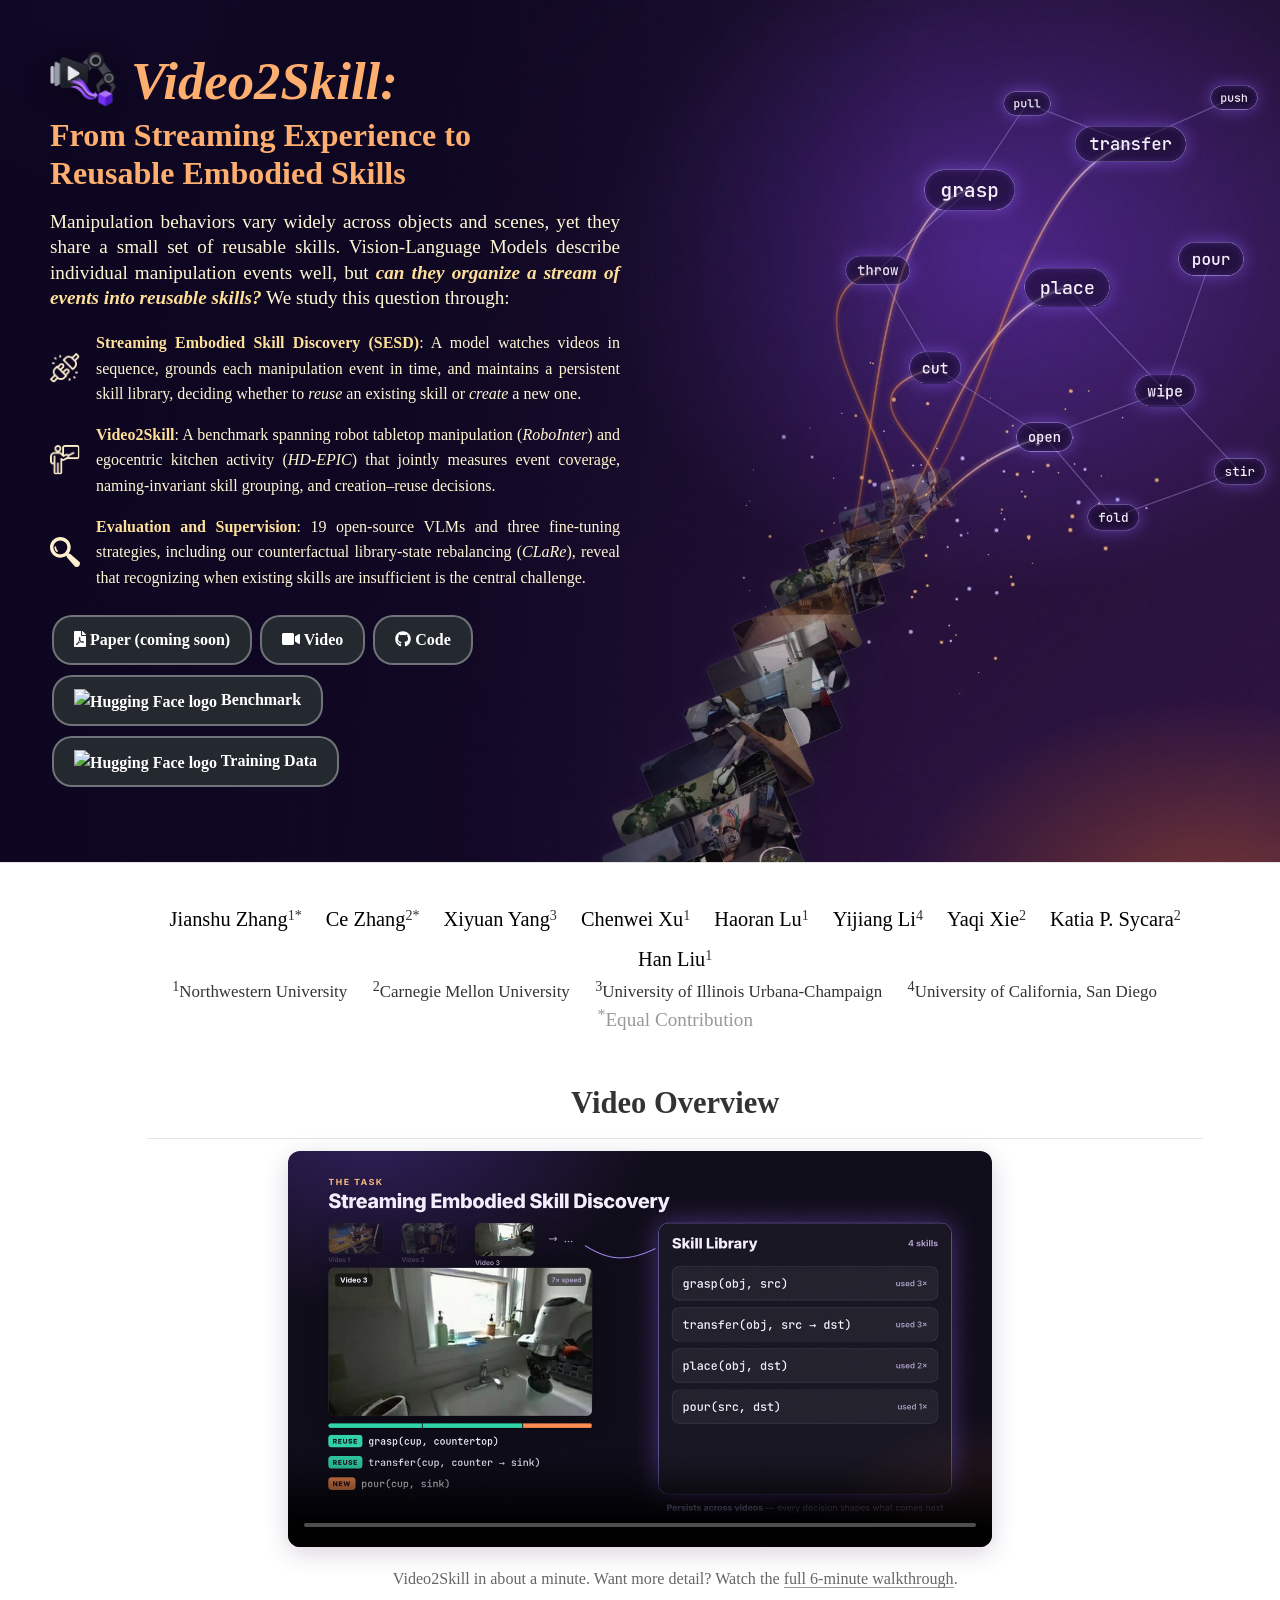
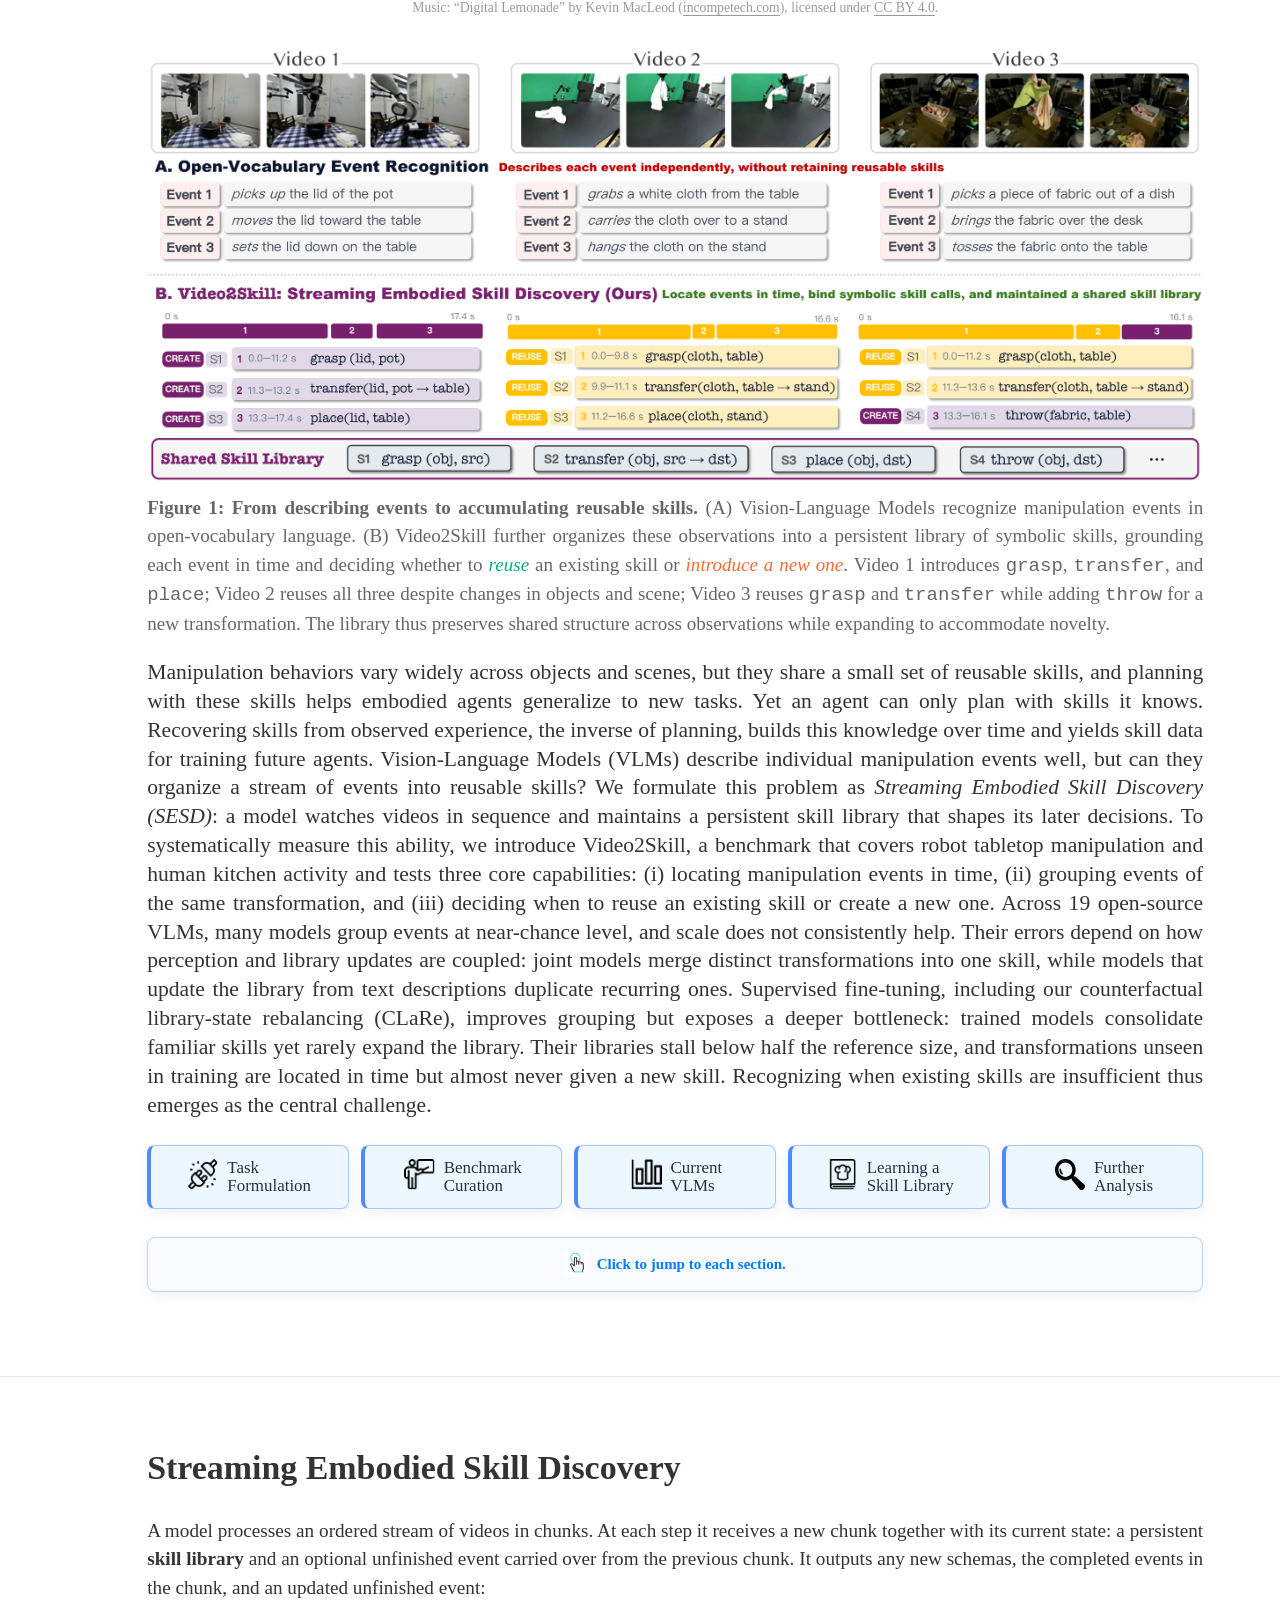
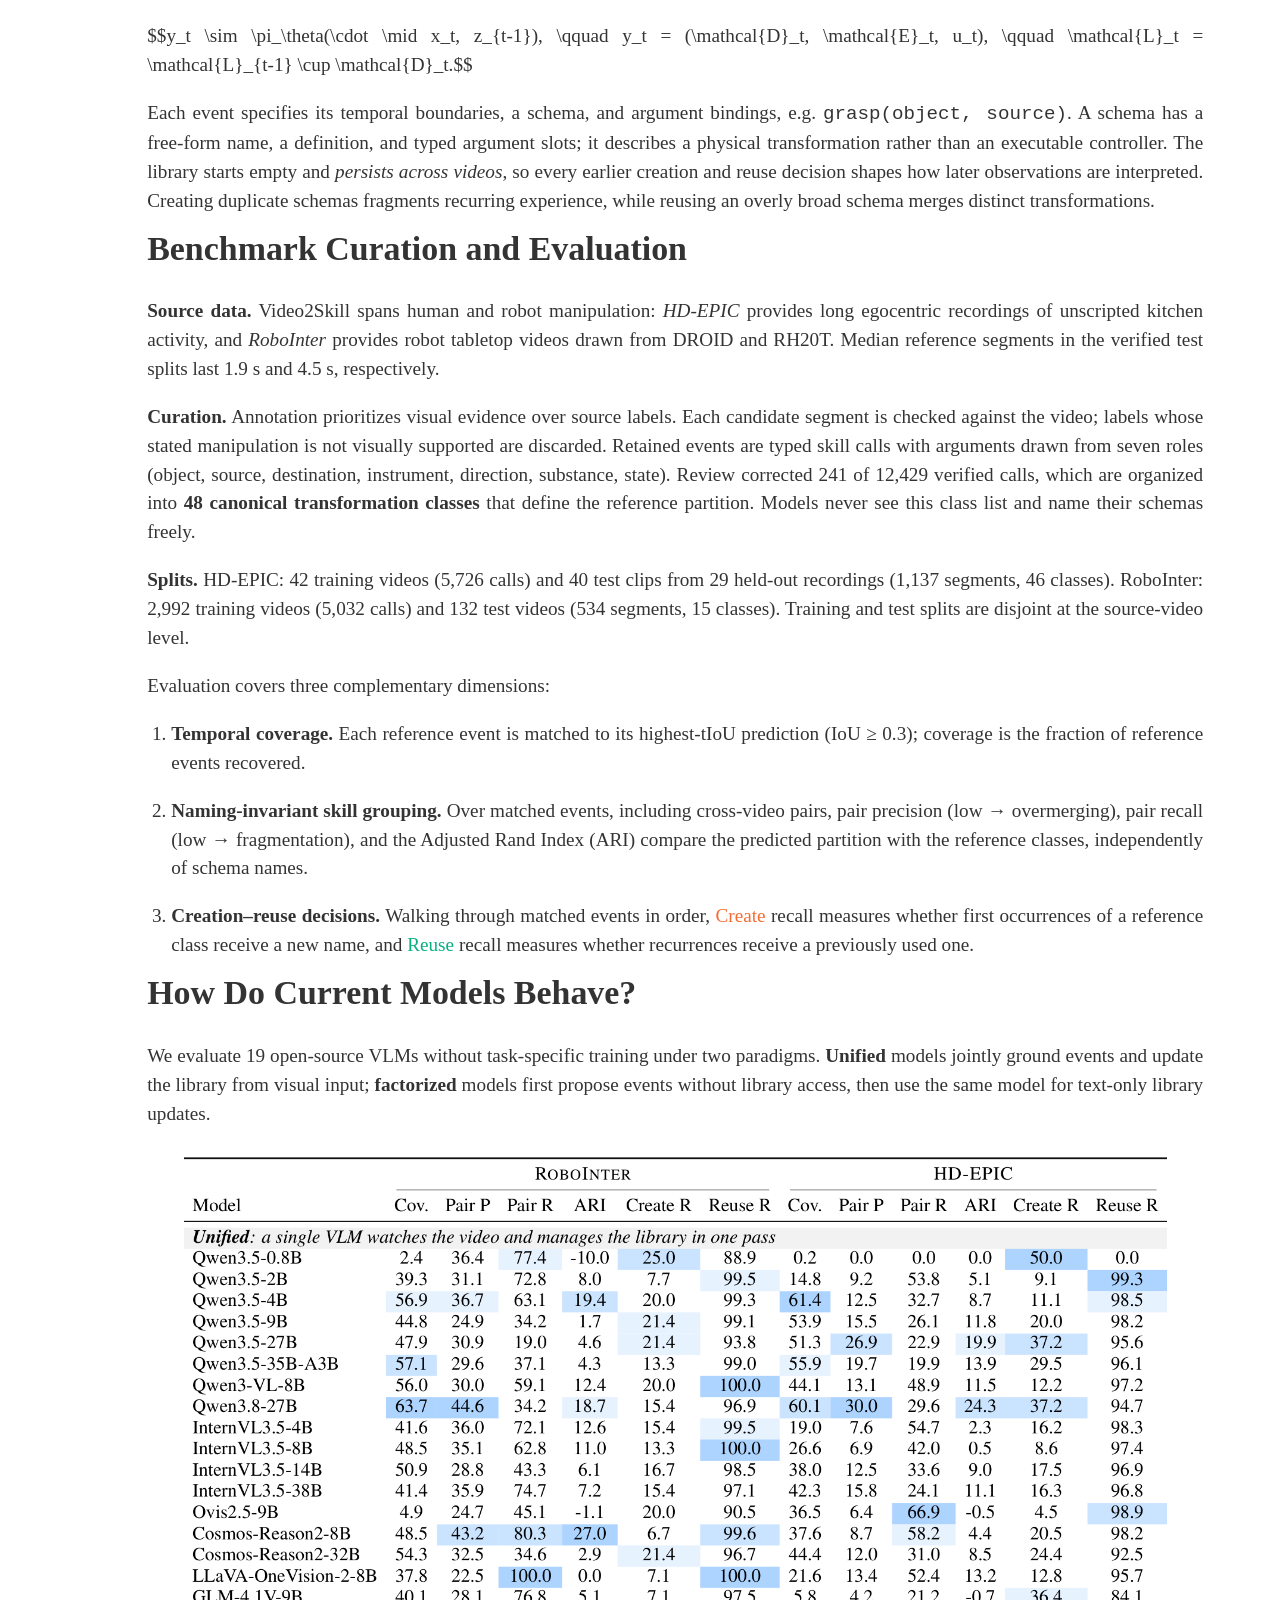
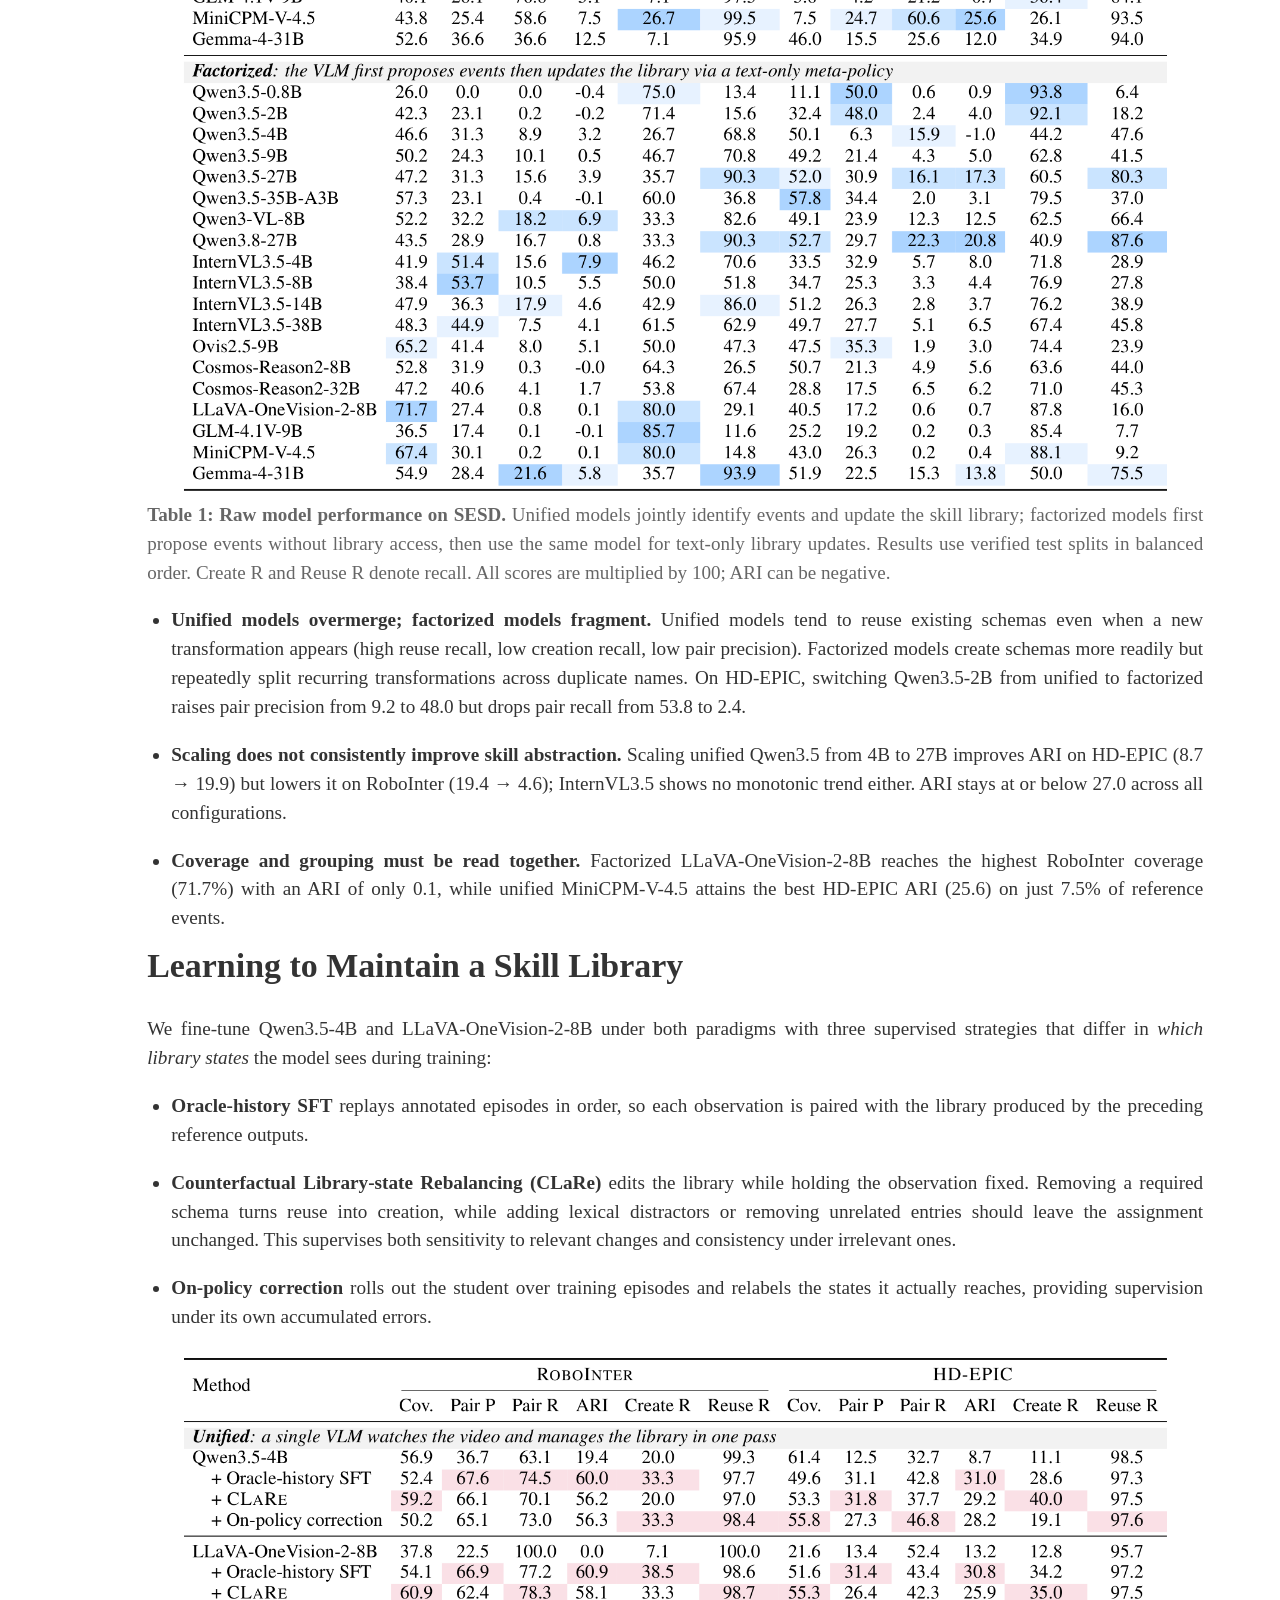
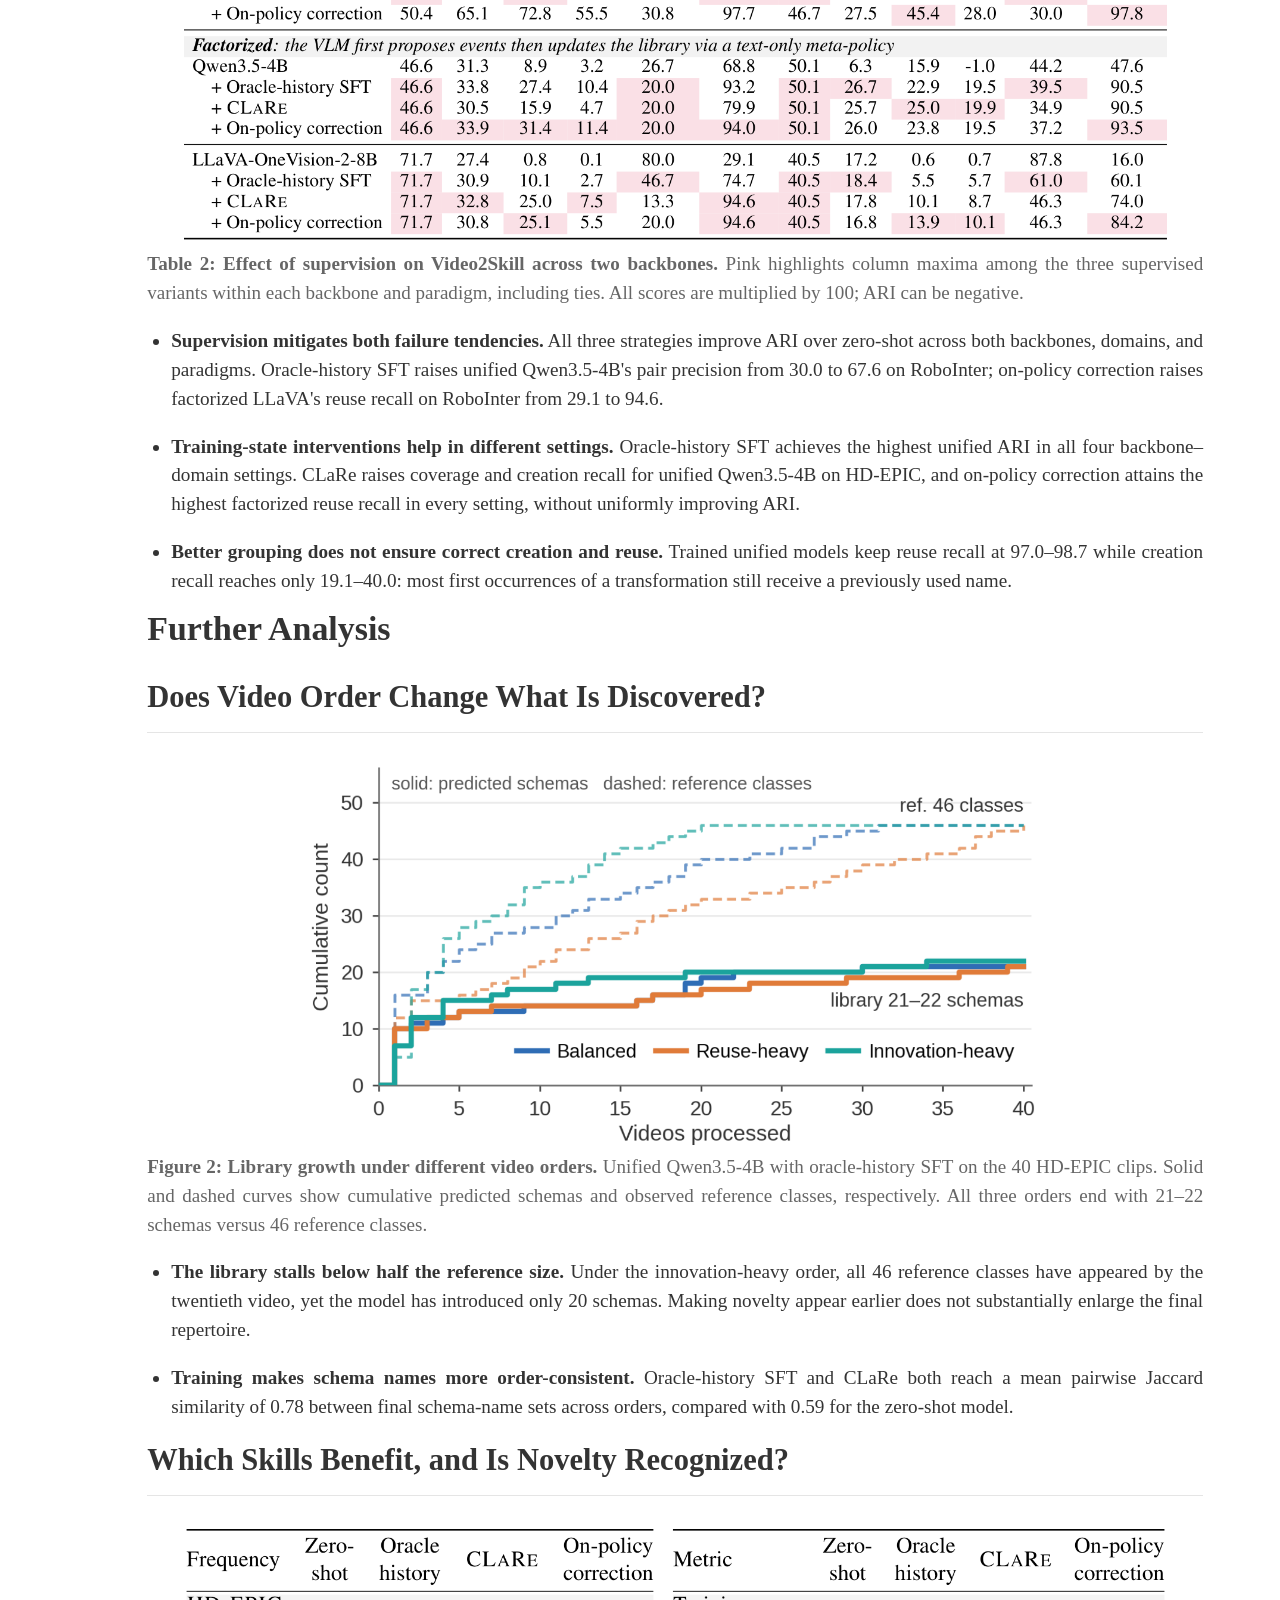
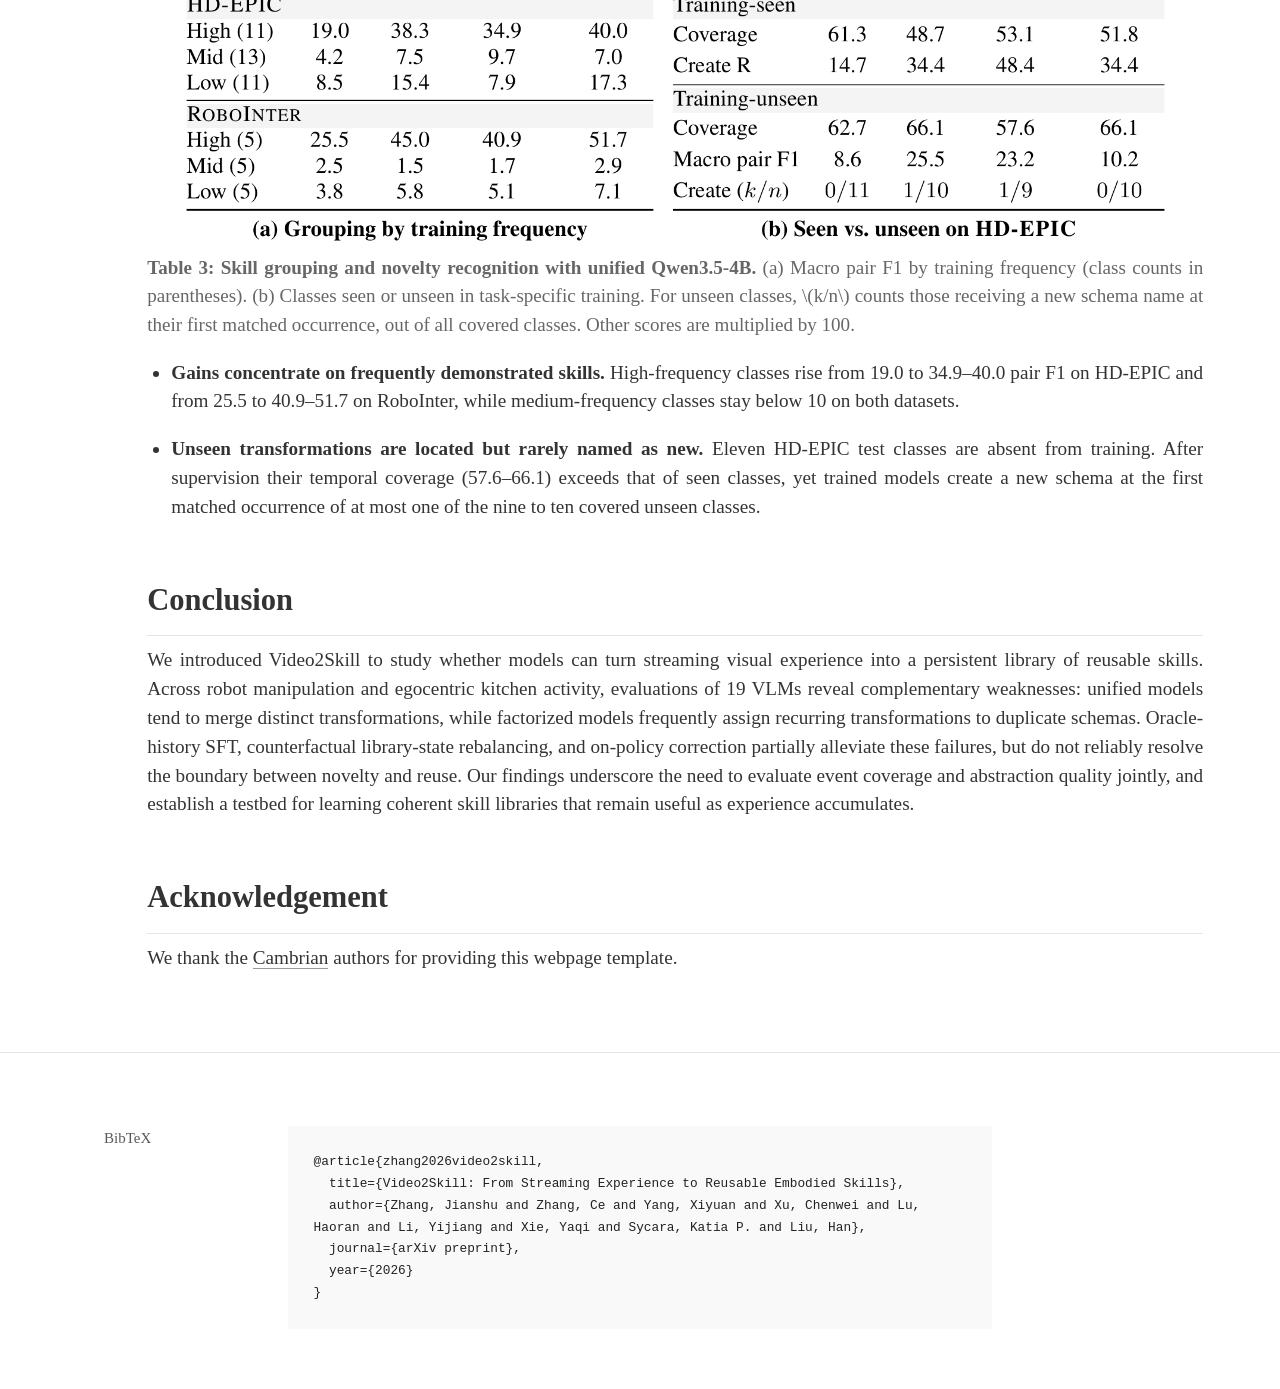
==== commit 89ed2458: "Swap teaser BGM for an upbeat track Music: "Digital Lemonade" by Kevin MacLeod (incompetech.com), CC" ====
--- a/webpage/index.html
+++ b/webpage/index.html
@@ -154,7 +154,7 @@
             <div style="text-align: center;">
                 <video controls preload="metadata" playsinline poster="static/videos/video2skill_teaser_poster.jpg?v=2"
                        style="width: 100%; max-width: 960px; border-radius: 12px; box-shadow: 0 6px 24px rgba(42, 13, 69, 0.18);">
-                    <source src="static/videos/video2skill_teaser.mp4?v=3" type="video/mp4">
+                    <source src="static/videos/video2skill_teaser.mp4?v=4" type="video/mp4">
                     <track kind="captions" src="static/videos/video2skill_teaser.vtt?v=2" srclang="en" label="English" default>
                     Your browser does not support HTML5 video.
                 </video>
@@ -162,7 +162,7 @@
             <p class="text" style="text-align: center; color: #666; font-size: 0.95em; margin-top: 8px;">
                 Video2Skill in about a minute.
                 Want more detail? Watch the <a href="static/videos/video2skill_overview.mp4" target="_blank">full 6-minute walkthrough</a>.
-                <br><span style="font-size: 0.85em; color: #999;">Music: &ldquo;Floating Cities&rdquo; by Kevin MacLeod (<a href="https://incompetech.com" target="_blank">incompetech.com</a>), licensed under <a href="https://creativecommons.org/licenses/by/4.0/" target="_blank">CC BY 4.0</a>.</span>
+                <br><span style="font-size: 0.85em; color: #999;">Music: &ldquo;Digital Lemonade&rdquo; by Kevin MacLeod (<a href="https://incompetech.com" target="_blank">incompetech.com</a>), licensed under <a href="https://creativecommons.org/licenses/by/4.0/" target="_blank">CC BY 4.0</a>.</span>
             </p>
         </div>
 
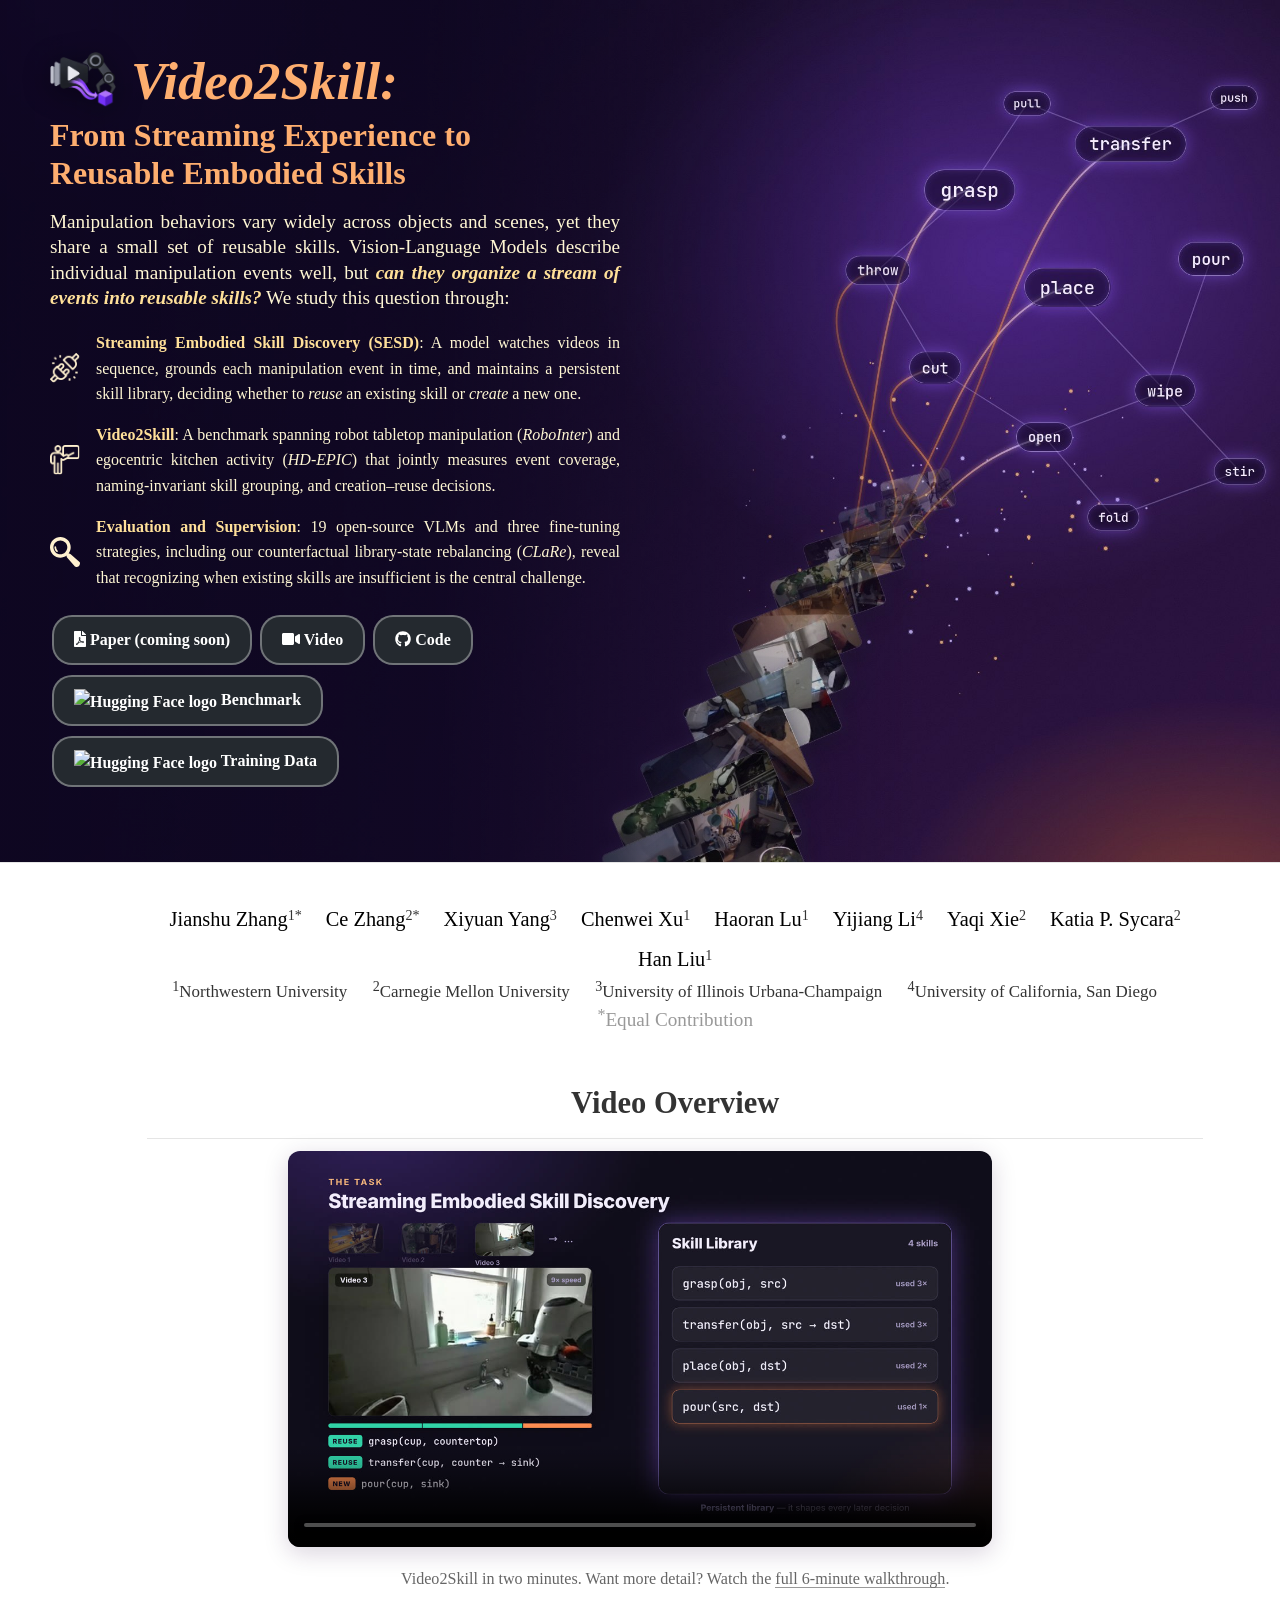
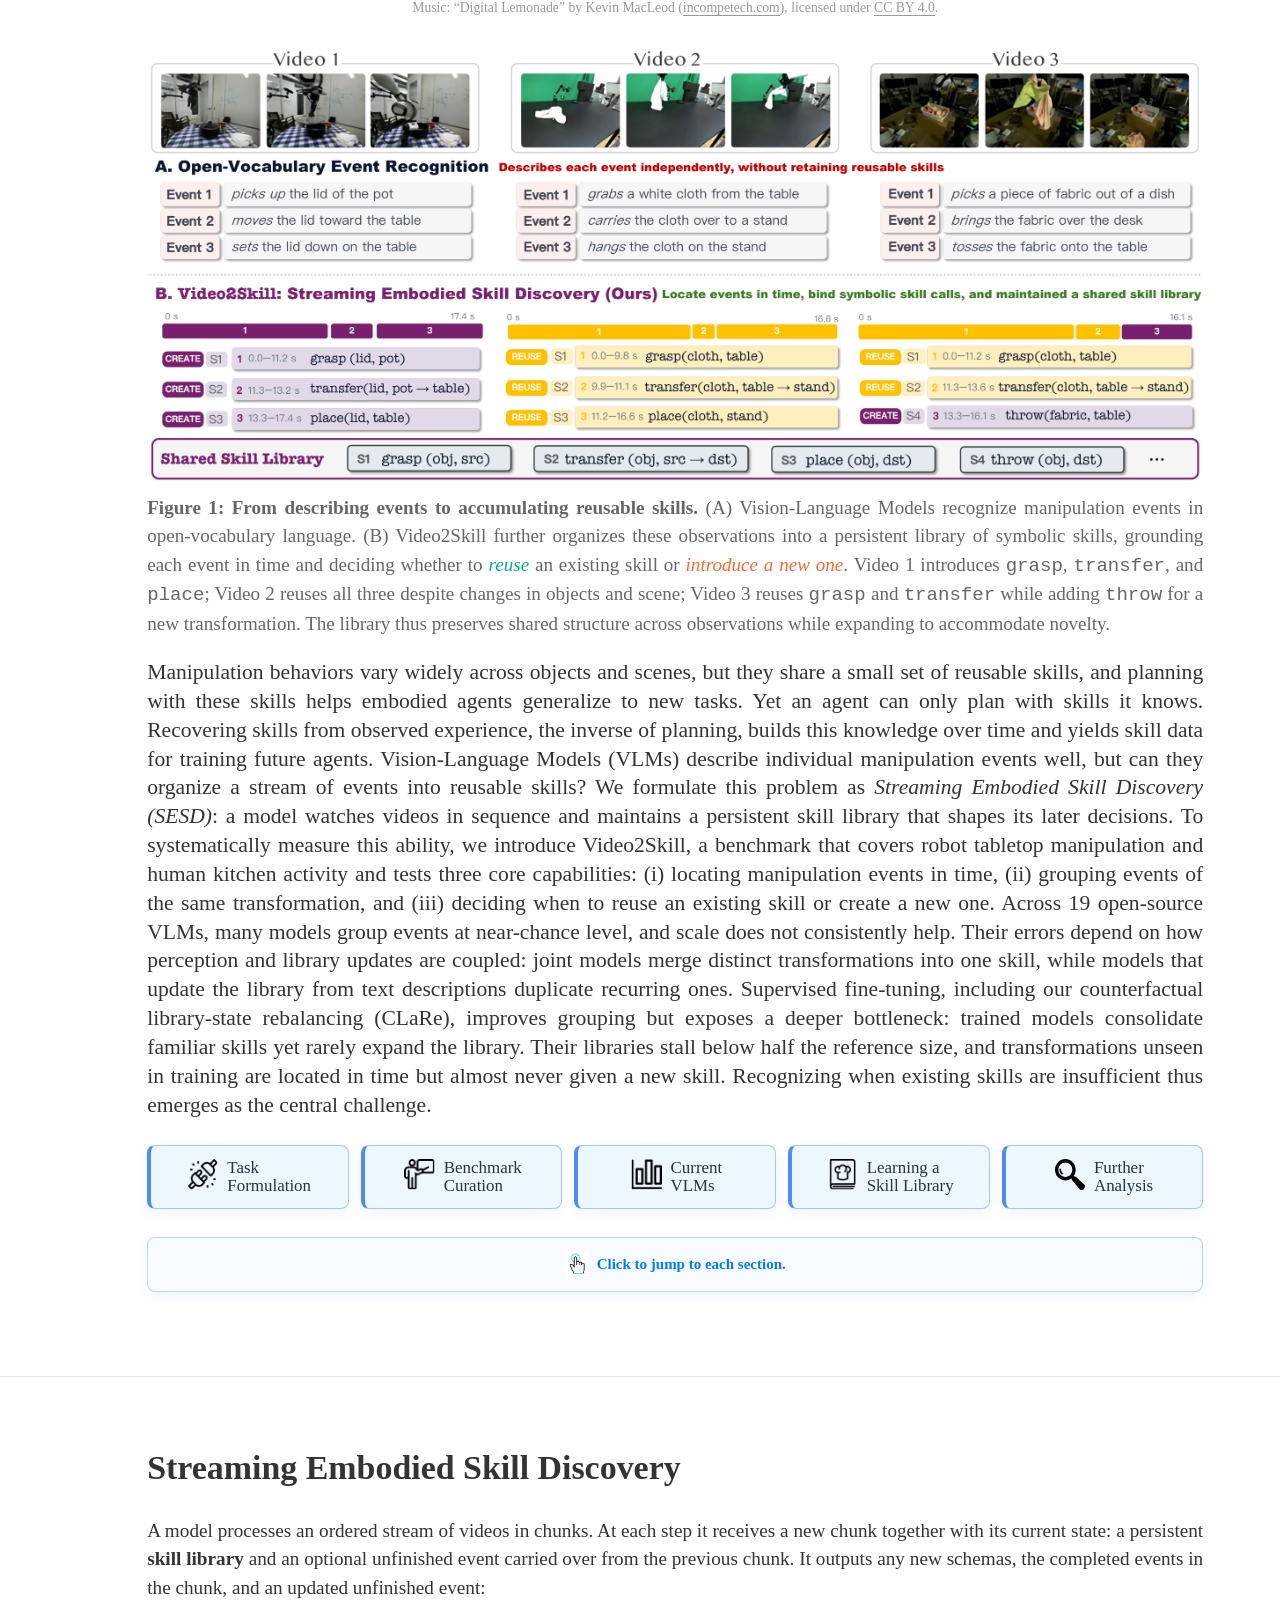
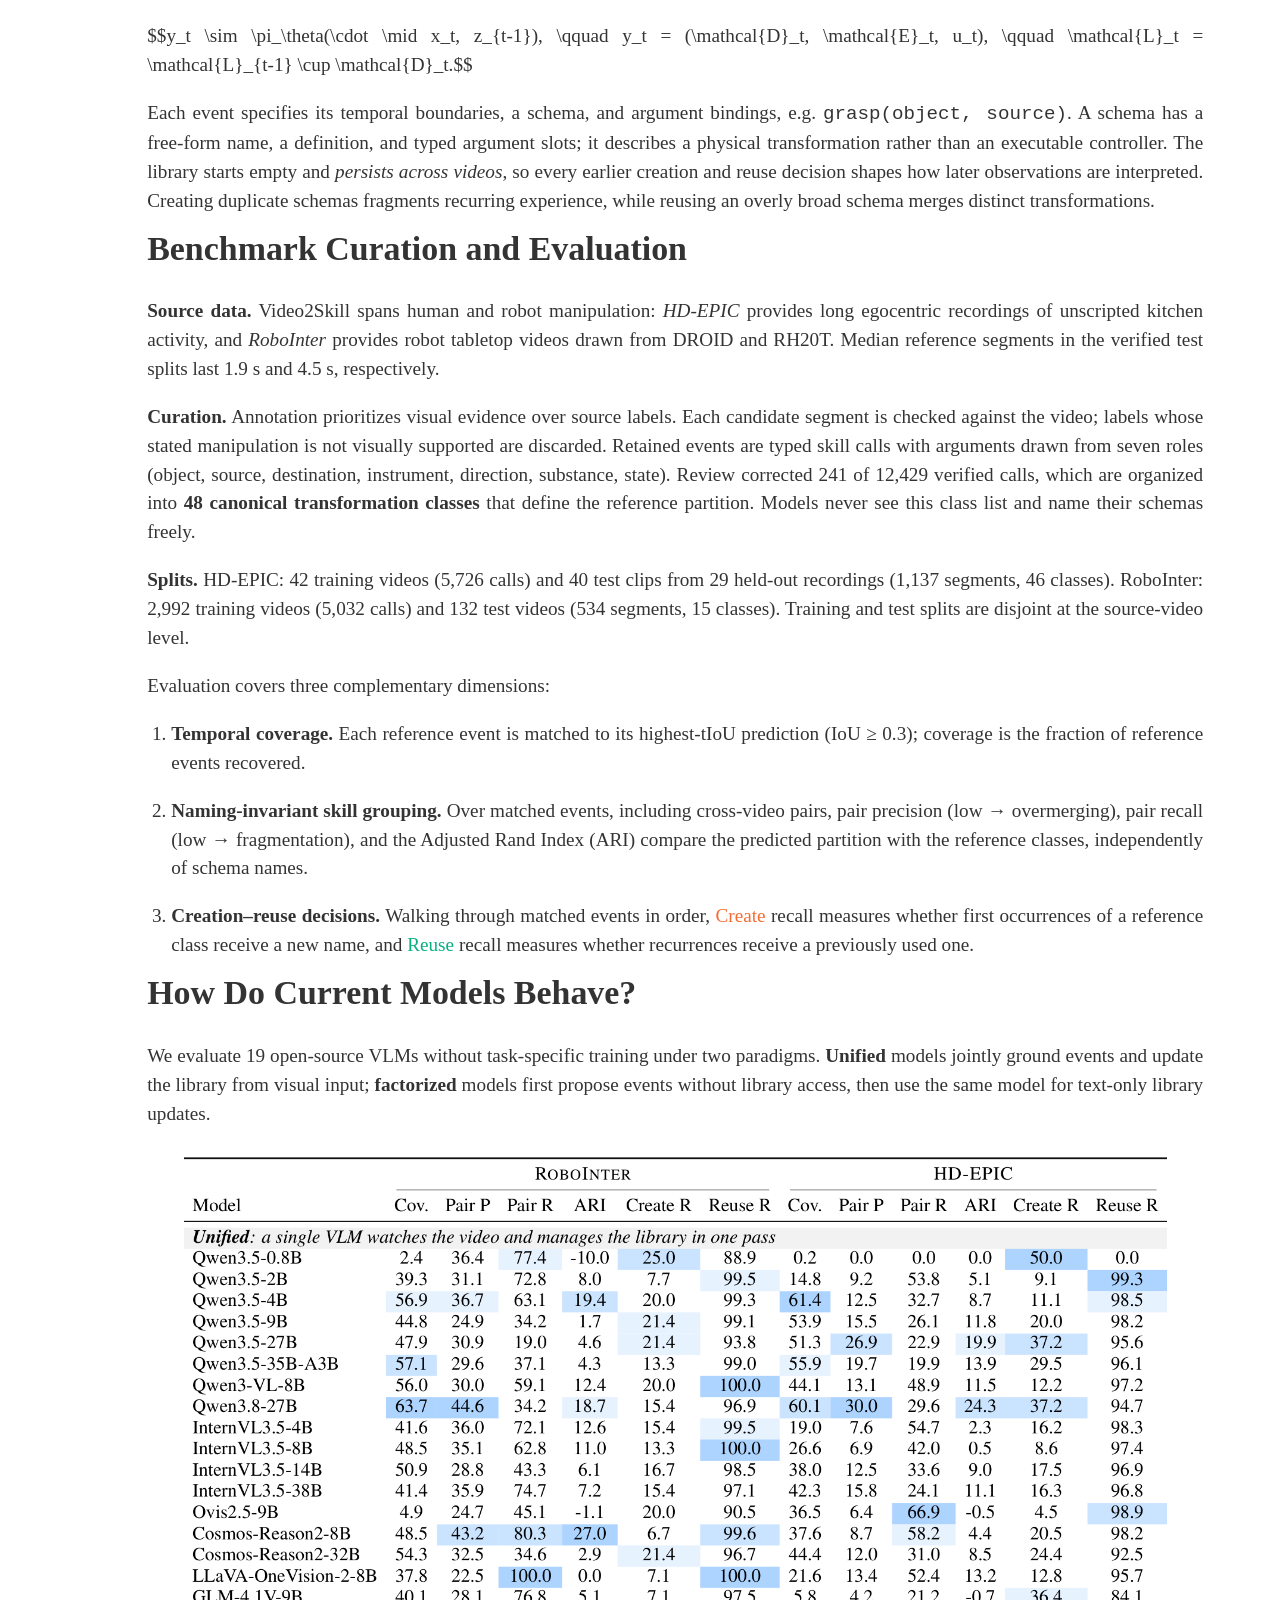
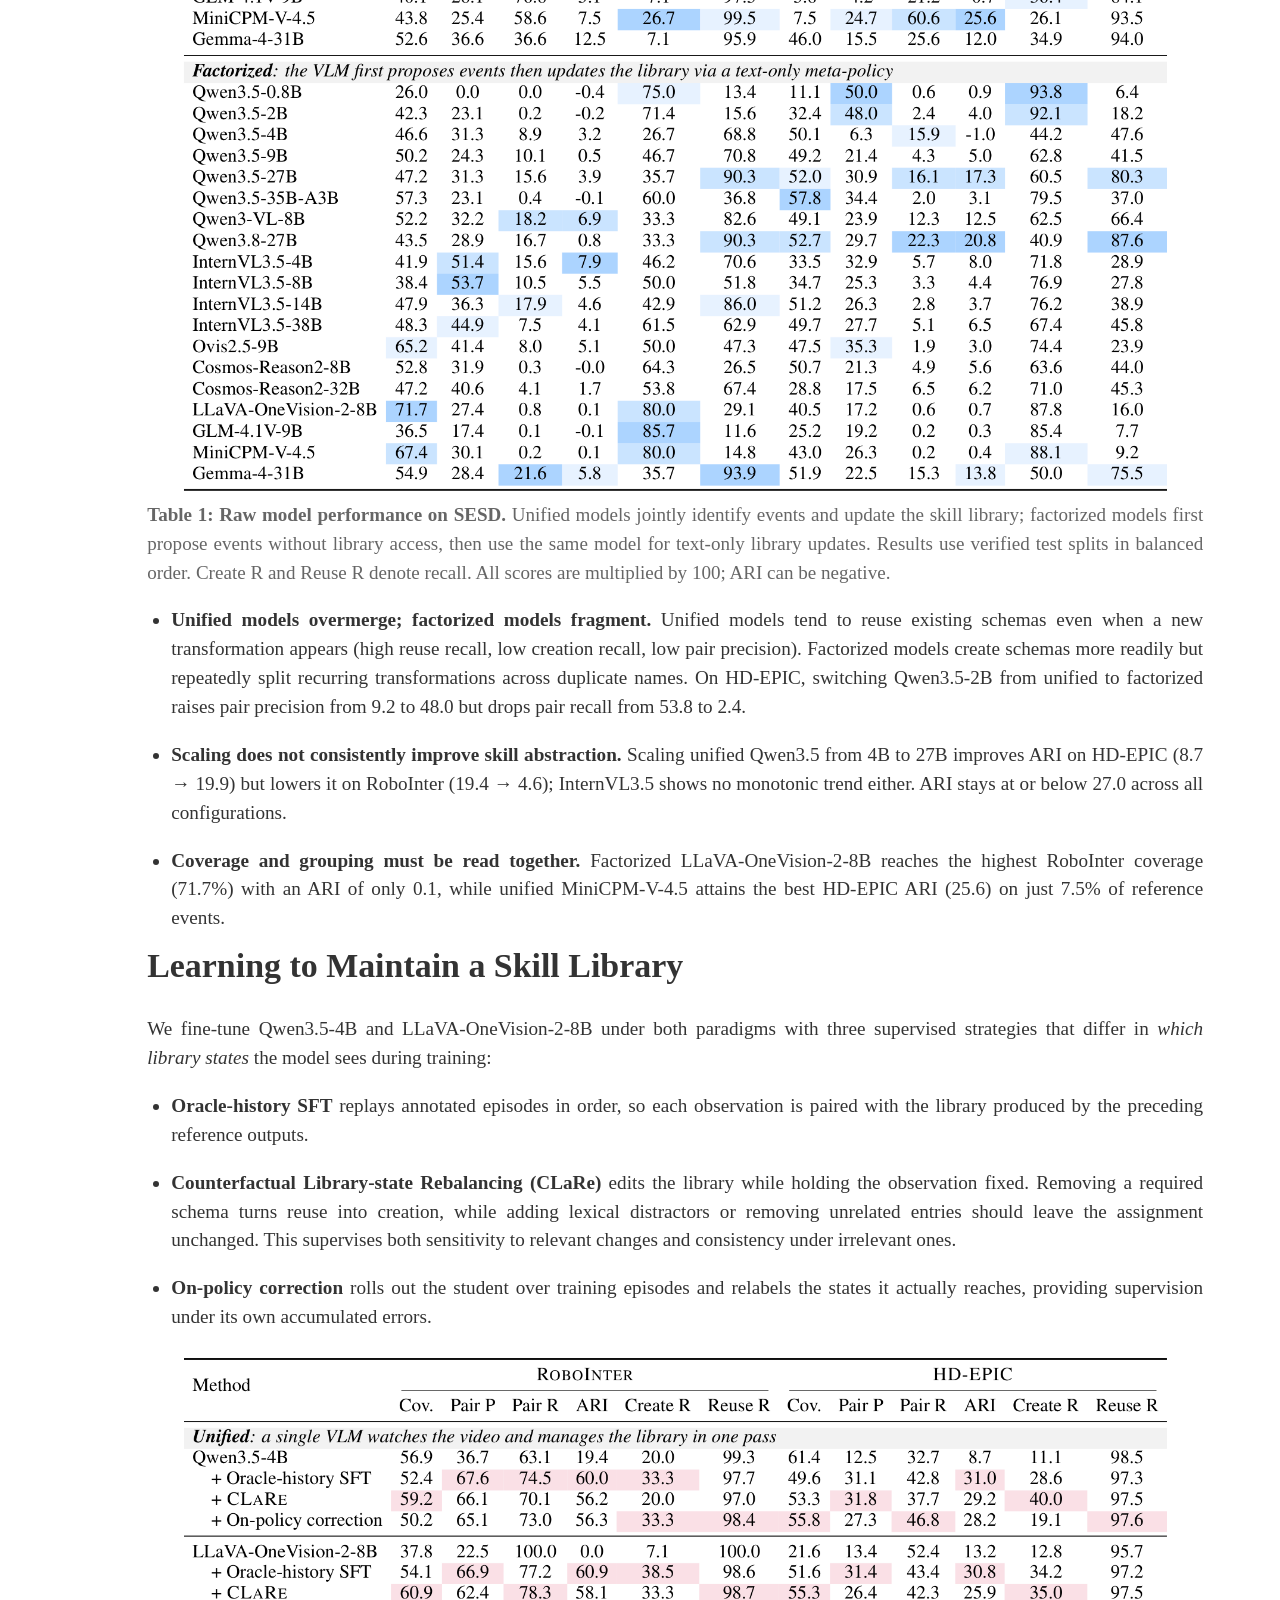
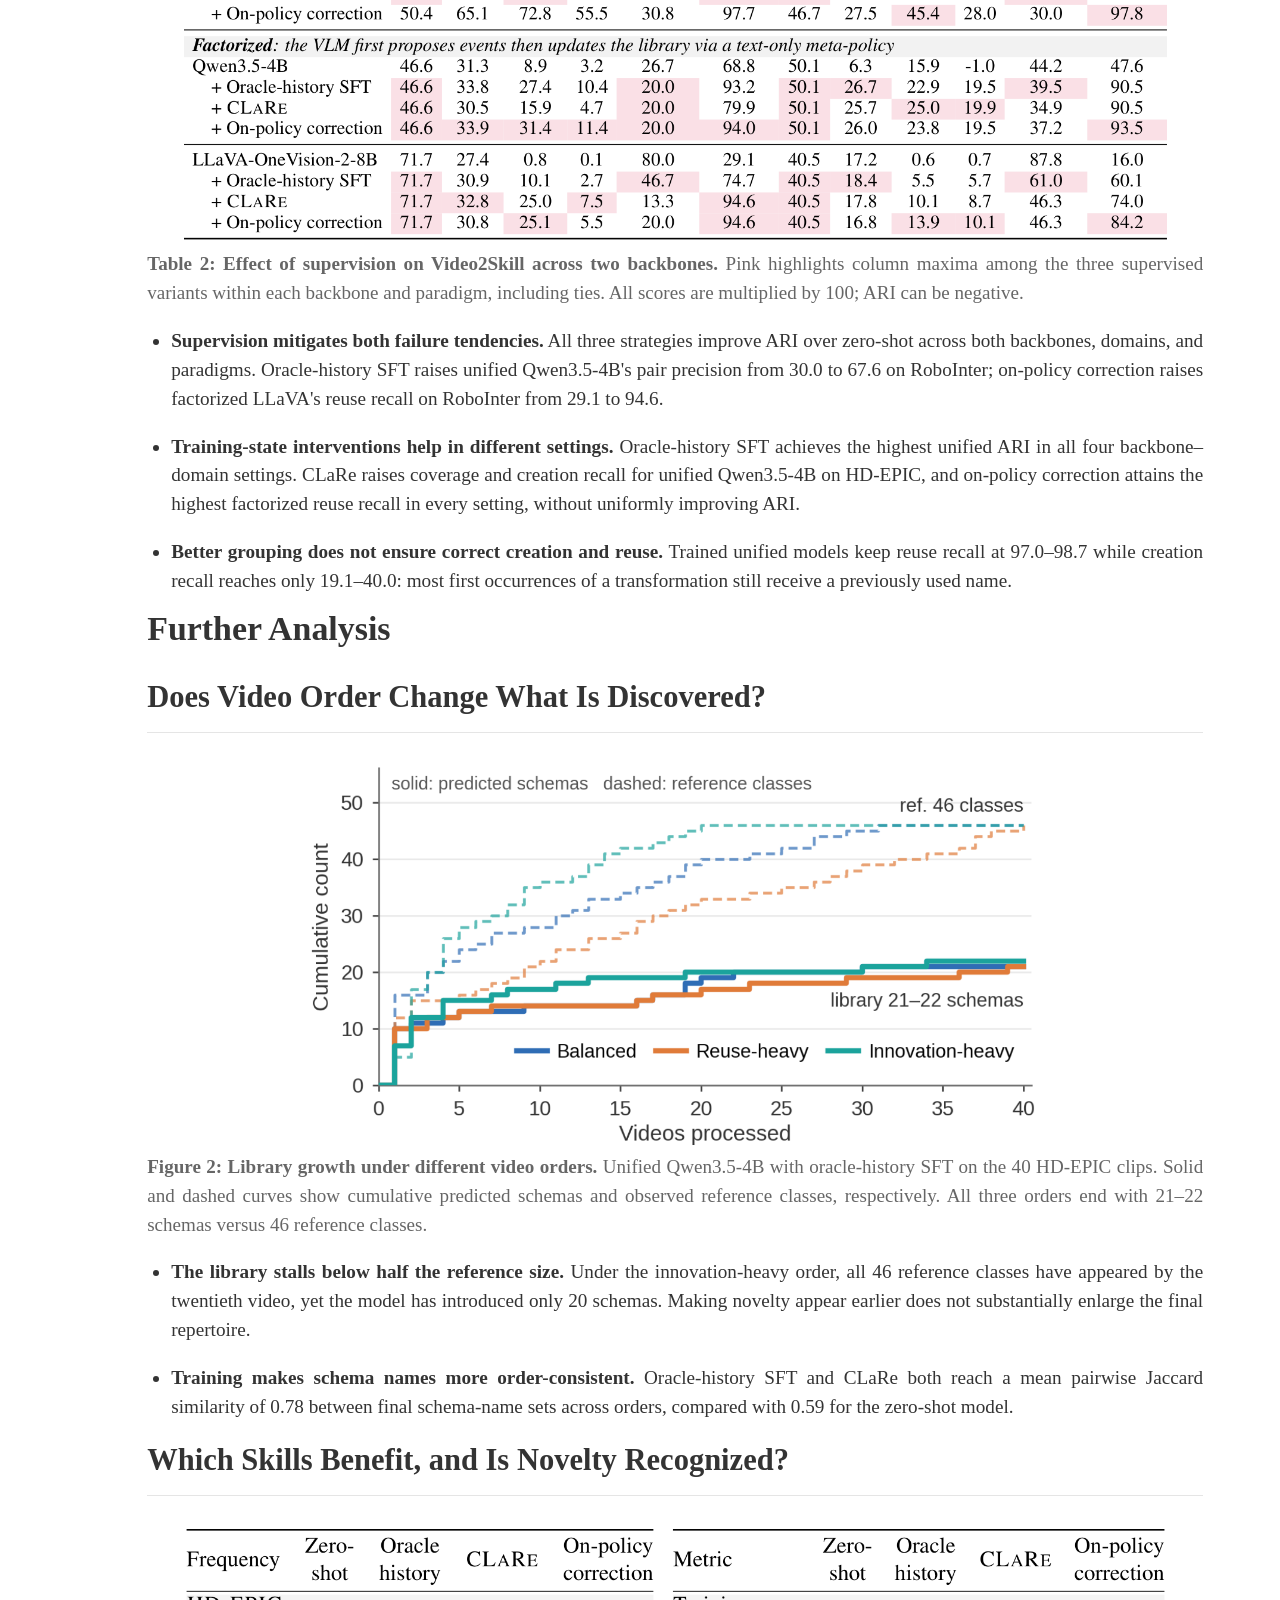
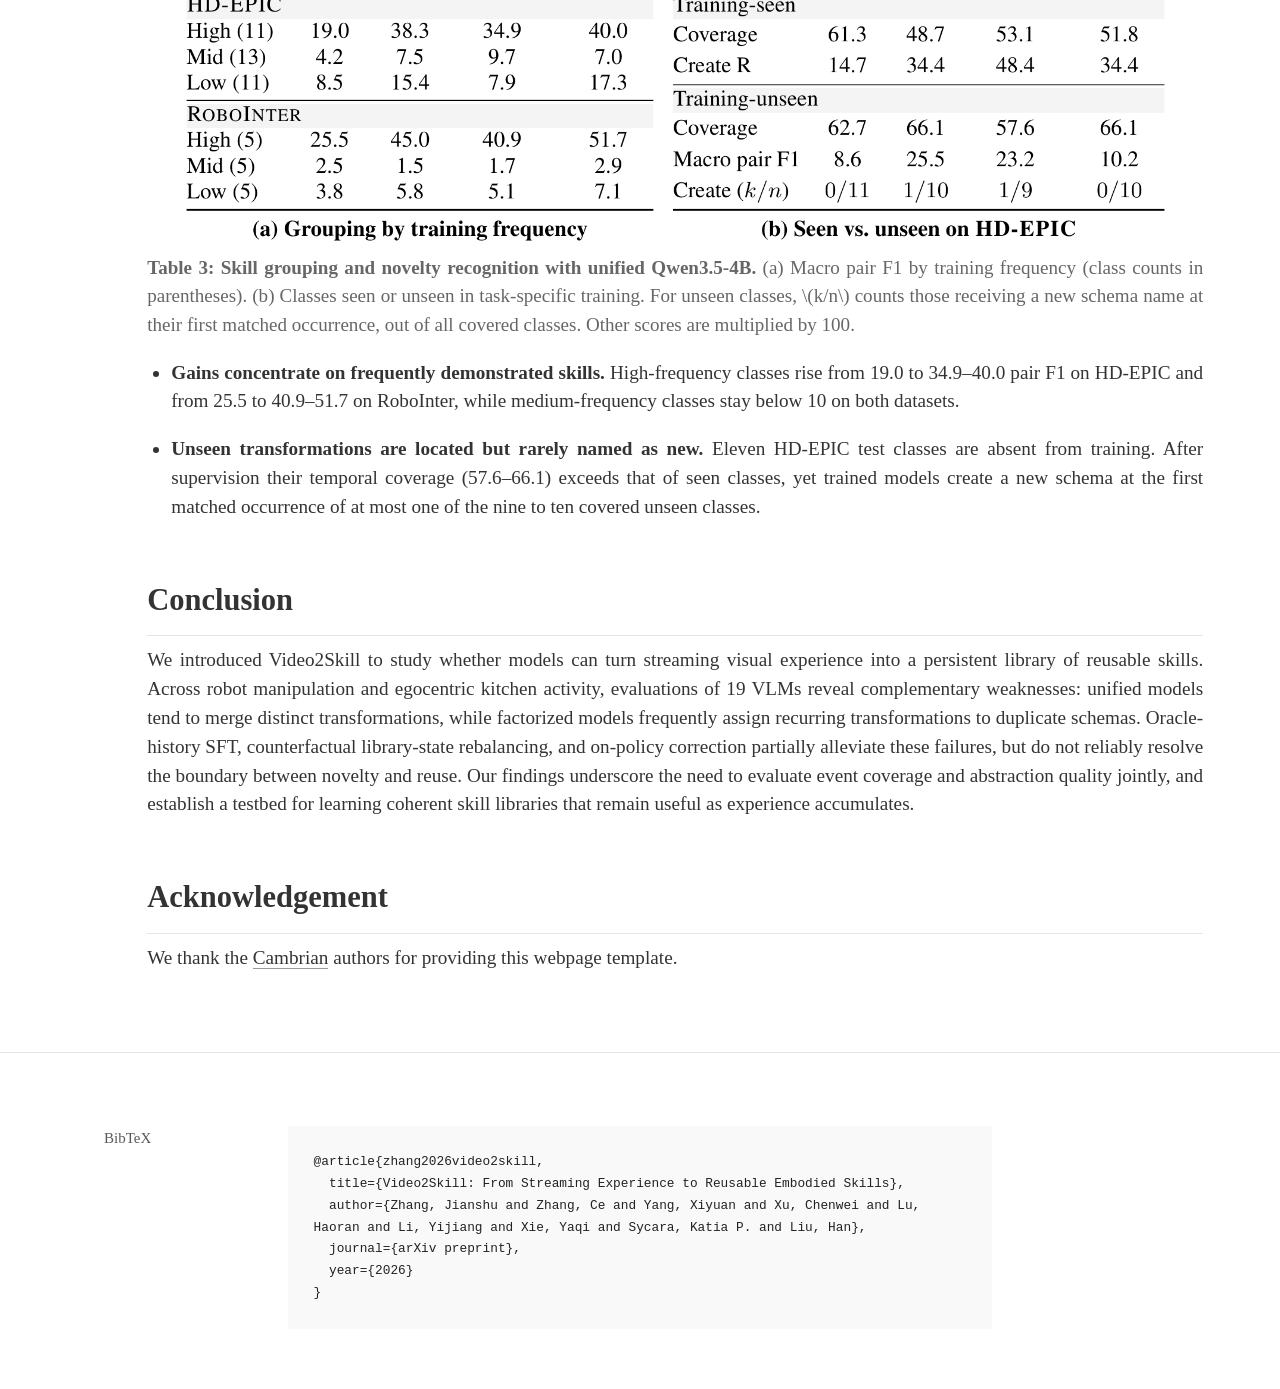
==== commit 2d712111: "Rebuild teaser video around the abstract's narrative Co-Authored-By: Claude Opus 5.5 <noreply@anthro" ====
--- a/webpage/index.html
+++ b/webpage/index.html
@@ -152,15 +152,15 @@
         <div id="sec:video" class="sub-section" style="margin-top: 10px;">
             <h2 class="text" style="text-align: center; margin-bottom: 12px;">Video Overview</h2>
             <div style="text-align: center;">
-                <video controls preload="metadata" playsinline poster="static/videos/video2skill_teaser_poster.jpg?v=2"
+                <video controls preload="metadata" playsinline poster="static/videos/video2skill_teaser_poster.jpg?v=5"
                        style="width: 100%; max-width: 960px; border-radius: 12px; box-shadow: 0 6px 24px rgba(42, 13, 69, 0.18);">
-                    <source src="static/videos/video2skill_teaser.mp4?v=4" type="video/mp4">
-                    <track kind="captions" src="static/videos/video2skill_teaser.vtt?v=2" srclang="en" label="English" default>
+                    <source src="static/videos/video2skill_teaser.mp4?v=5" type="video/mp4">
+                    <track kind="captions" src="static/videos/video2skill_teaser.vtt?v=5" srclang="en" label="English" default>
                     Your browser does not support HTML5 video.
                 </video>
             </div>
             <p class="text" style="text-align: center; color: #666; font-size: 0.95em; margin-top: 8px;">
-                Video2Skill in about a minute.
+                Video2Skill in two minutes.
                 Want more detail? Watch the <a href="static/videos/video2skill_overview.mp4" target="_blank">full 6-minute walkthrough</a>.
                 <br><span style="font-size: 0.85em; color: #999;">Music: &ldquo;Digital Lemonade&rdquo; by Kevin MacLeod (<a href="https://incompetech.com" target="_blank">incompetech.com</a>), licensed under <a href="https://creativecommons.org/licenses/by/4.0/" target="_blank">CC BY 4.0</a>.</span>
             </p>
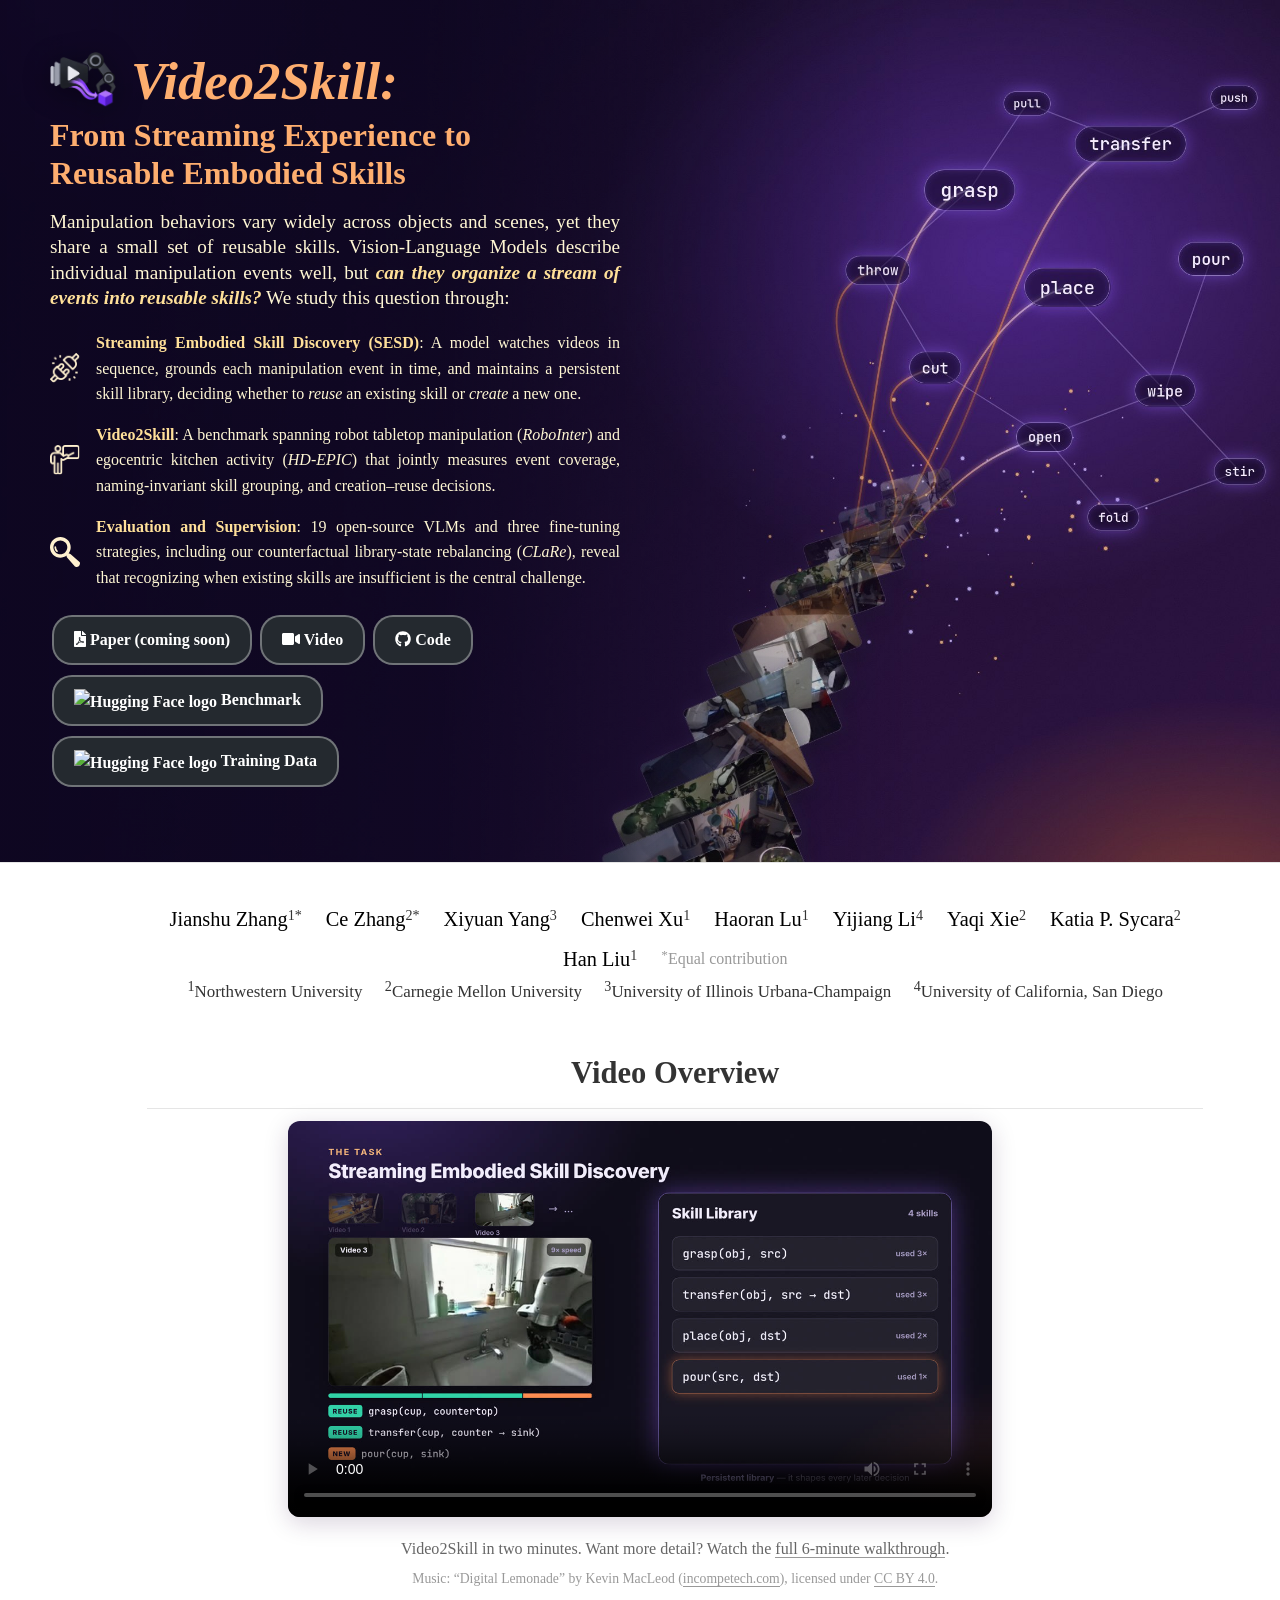
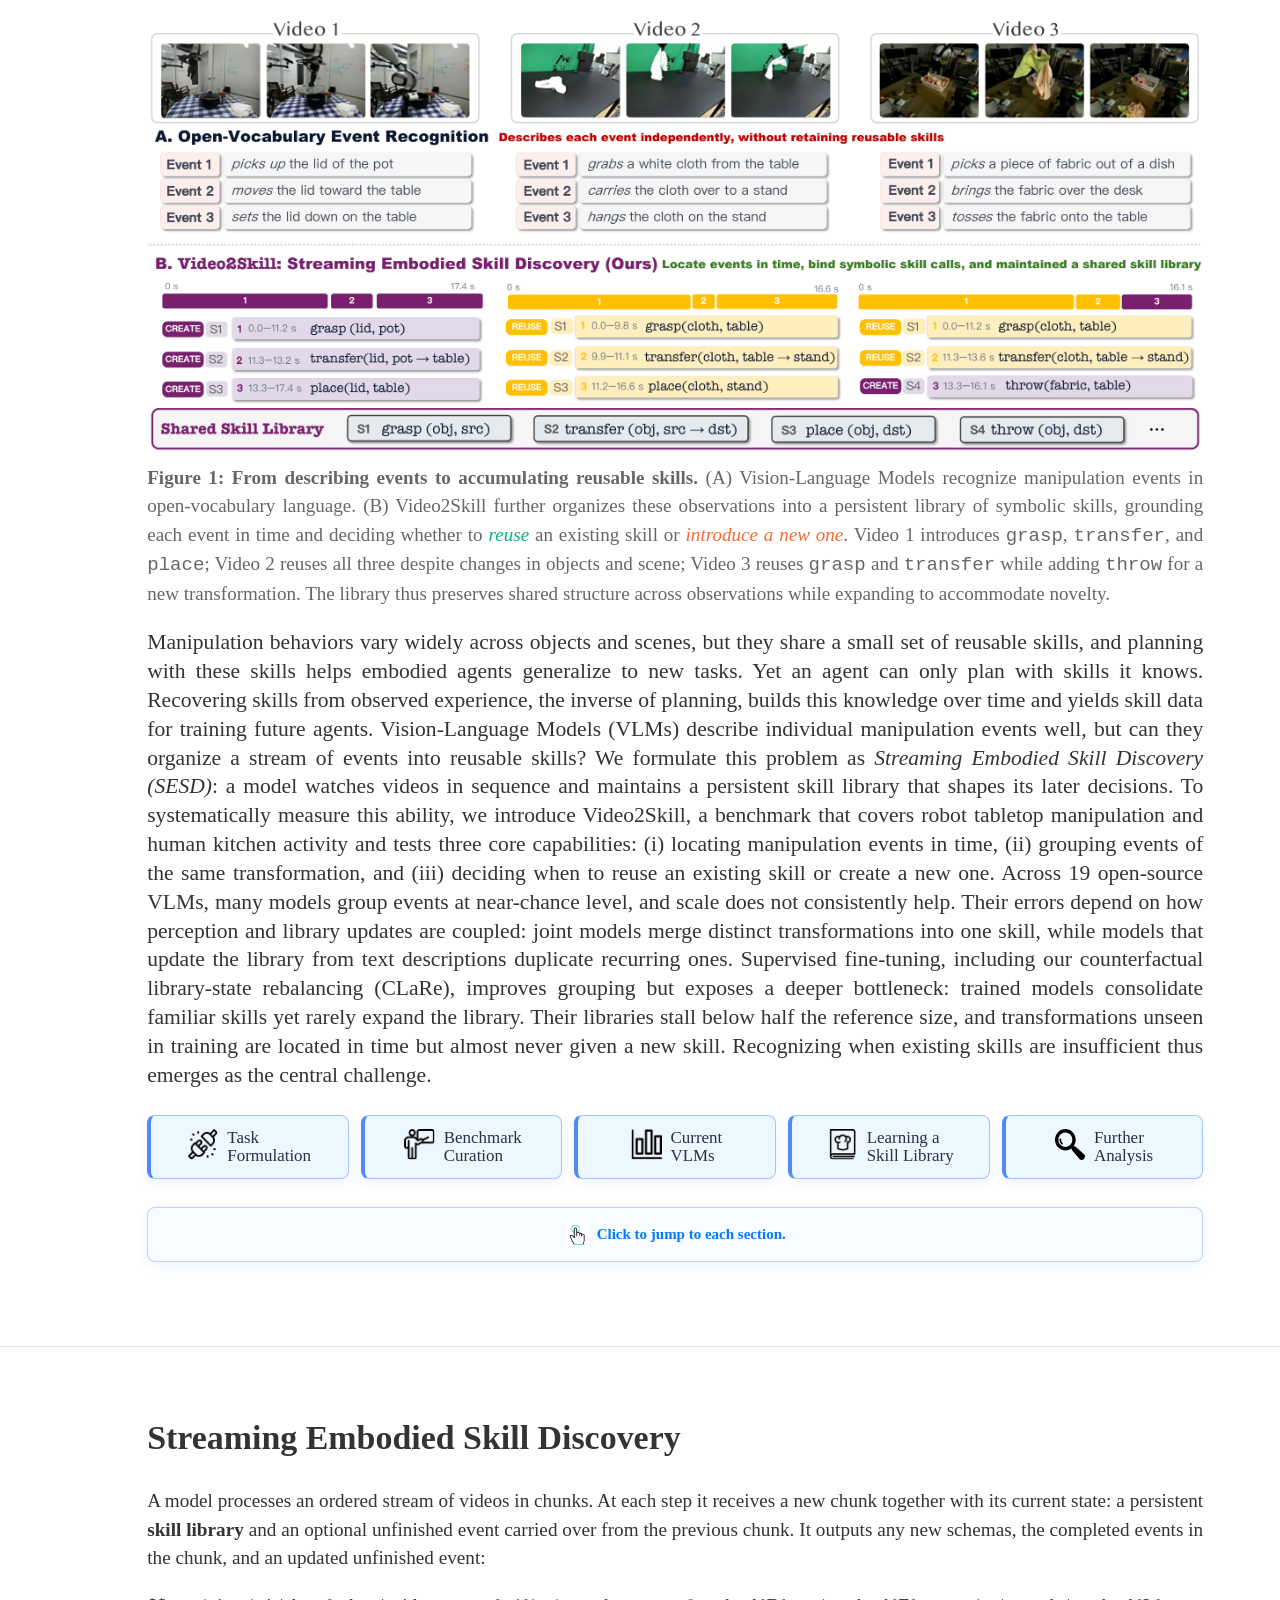
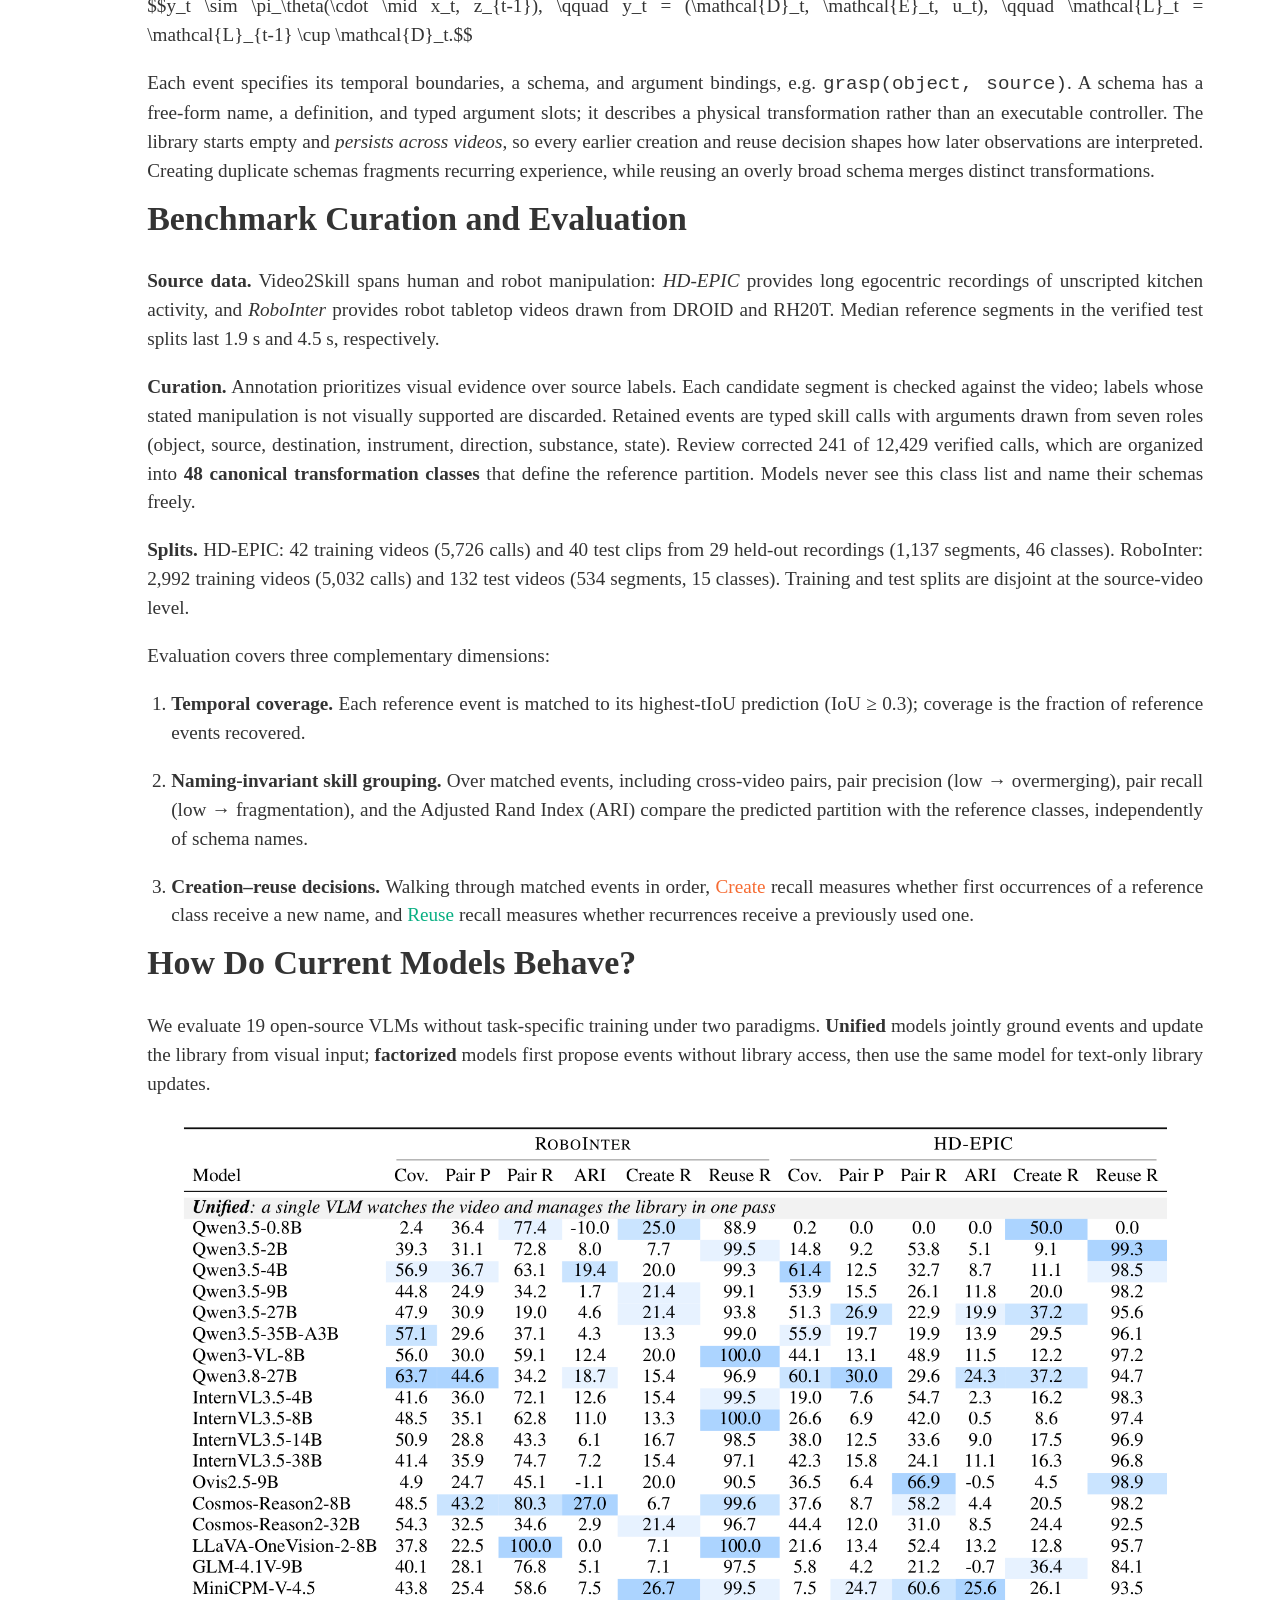
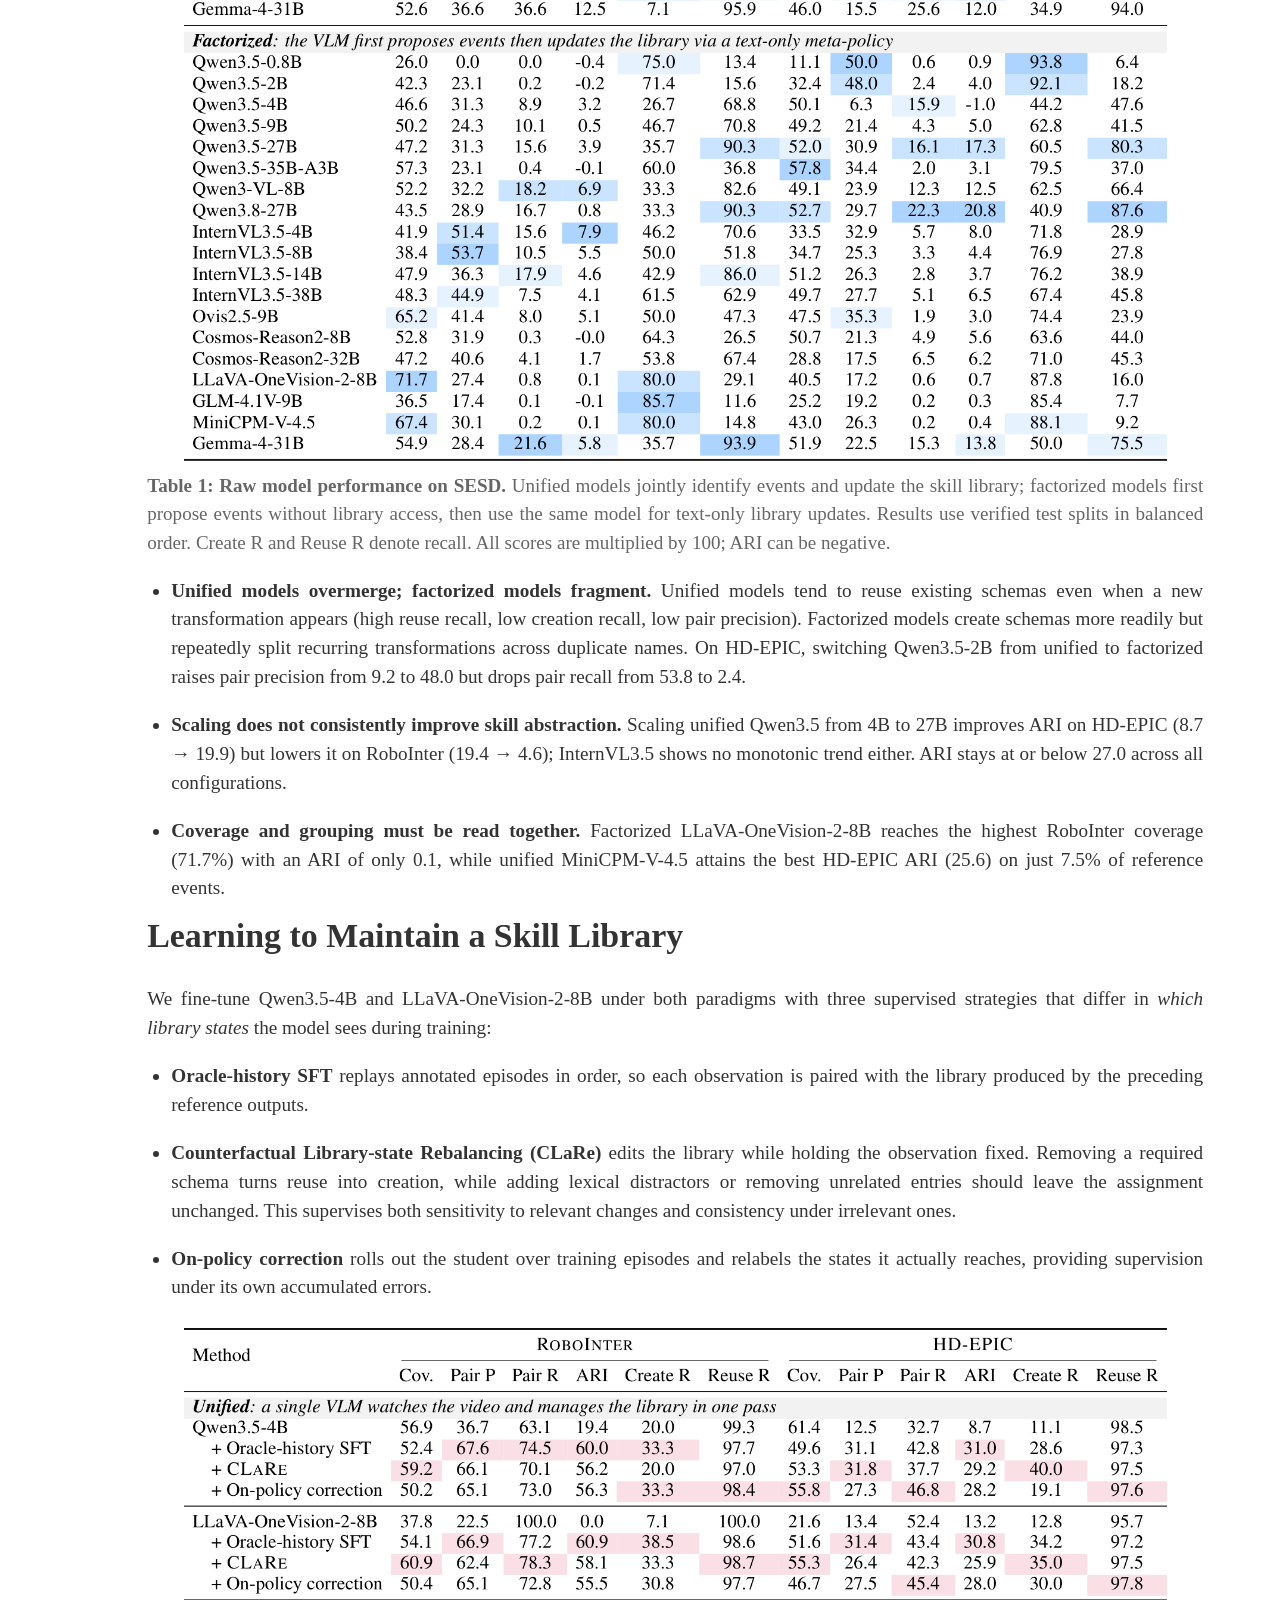
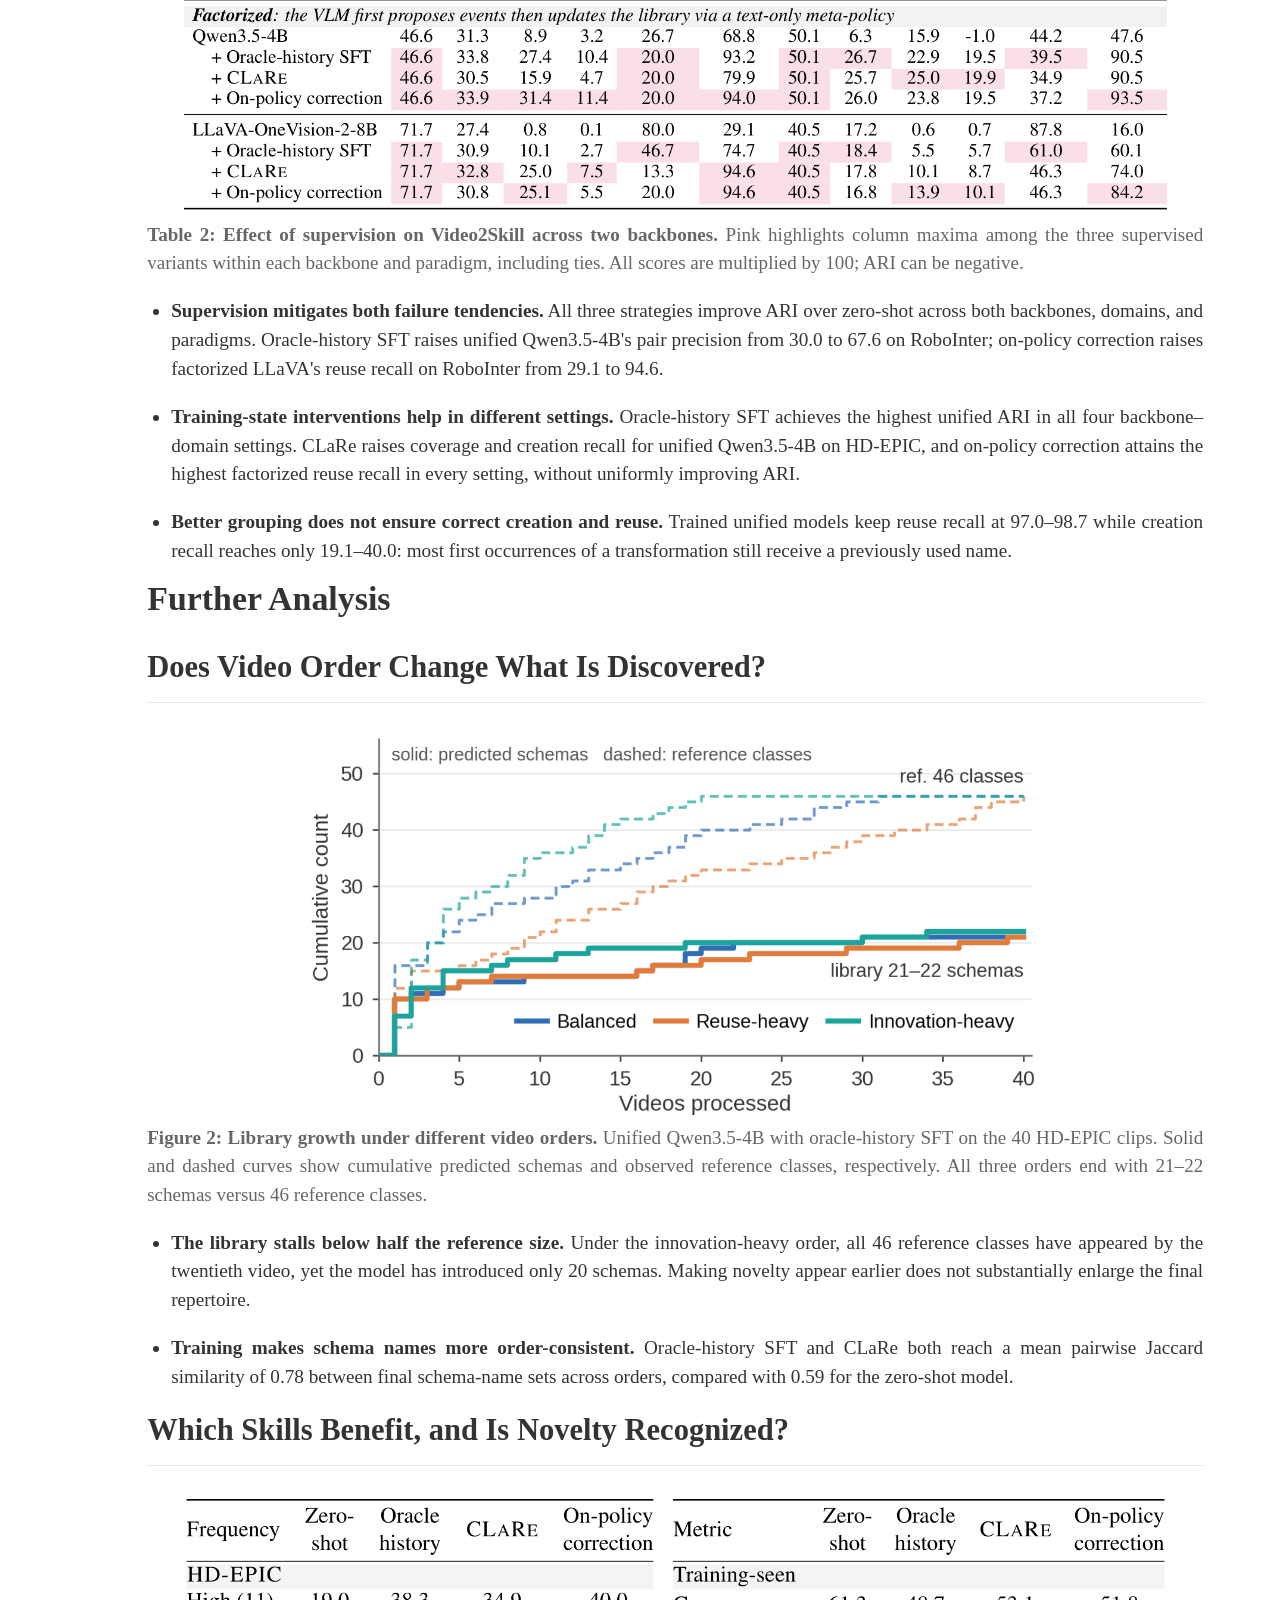
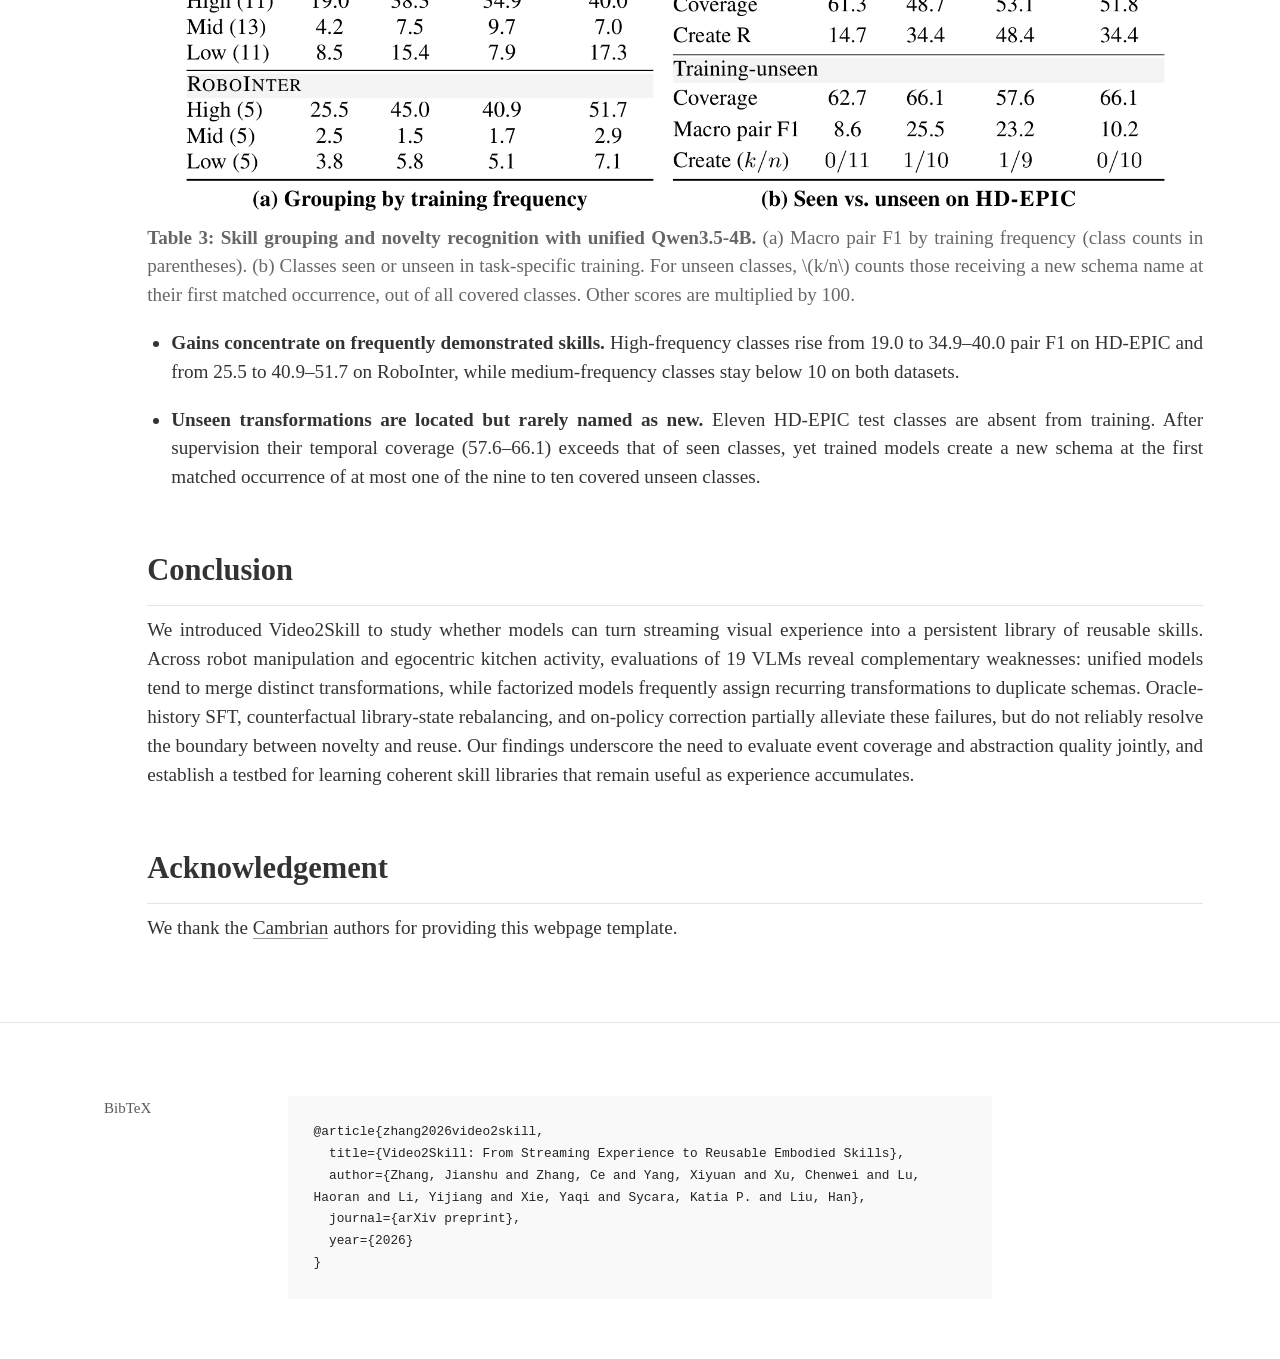
==== commit 7ec119c6: "Keep affiliations on one line; move equal-contribution note to the author row Co-Authored-By: Claude" ====
--- a/webpage/index.html
+++ b/webpage/index.html
@@ -49,6 +49,14 @@
                     url("static/img/header_bg.jpg") right center / cover no-repeat, #1a0b2e;
             }
             .header-container { min-height: 620px; }
+            /* Affiliations stay on one line: centered, allowed to extend past the byline column on desktop. */
+            .affil-line { display: flex; justify-content: center; column-gap: 1.4rem; white-space: nowrap;
+                          width: max-content; position: relative; left: 50%; transform: translateX(-50%); }
+            .eq-note { align-self: center; font-size: 1rem; margin: 0; }
+            @media (max-width: 1240px) { .affil-line { font-size: 0.86em; column-gap: 1rem; } .eq-note { display: none; } }
+            @media (max-width: 900px) {
+                .affil-line { width: auto; left: 0; transform: none; flex-wrap: wrap; white-space: normal; row-gap: 0.2rem; font-size: 0.9em; }
+            }
             .title-logo { height: 1.05em; width: auto; vertical-align: -0.16em; margin-right: 0.28em;
                           filter: drop-shadow(0 4px 14px rgba(0, 0, 0, 0.45)); }
             @media (max-width: 768px) {
@@ -140,12 +148,14 @@
                     <span><a class="author-link">Yaqi Xie</a><sup>2</sup></span>
                     <span><a class="author-link">Katia P. Sycara</a><sup>2</sup></span>
                     <span><a href="https://www.mccormick.northwestern.edu/research-faculty/directory/profiles/liu-han.html" class="author-link" target="_blank">Han Liu</a><sup>1</sup></span>
-                </p>
-                    <sup>1</sup>Northwestern University &emsp;
-                    <sup>2</sup>Carnegie Mellon University &emsp;
-                    <sup>3</sup>University of Illinois Urbana-Champaign &emsp;
-                    <sup>4</sup>University of California, San Diego &emsp;
-                    <span class="author-note"><sup>*</sup>Equal Contribution</span>
+                    <span class="author-note eq-note"><sup>*</sup>Equal contribution</span>
+                </p>
+                <div class="affil-line">
+                    <span><sup>1</sup>Northwestern University</span>
+                    <span><sup>2</sup>Carnegie Mellon University</span>
+                    <span><sup>3</sup>University of Illinois Urbana-Champaign</span>
+                    <span><sup>4</sup>University of California, San Diego</span>
+                </div>
             </div>
         </div>
 
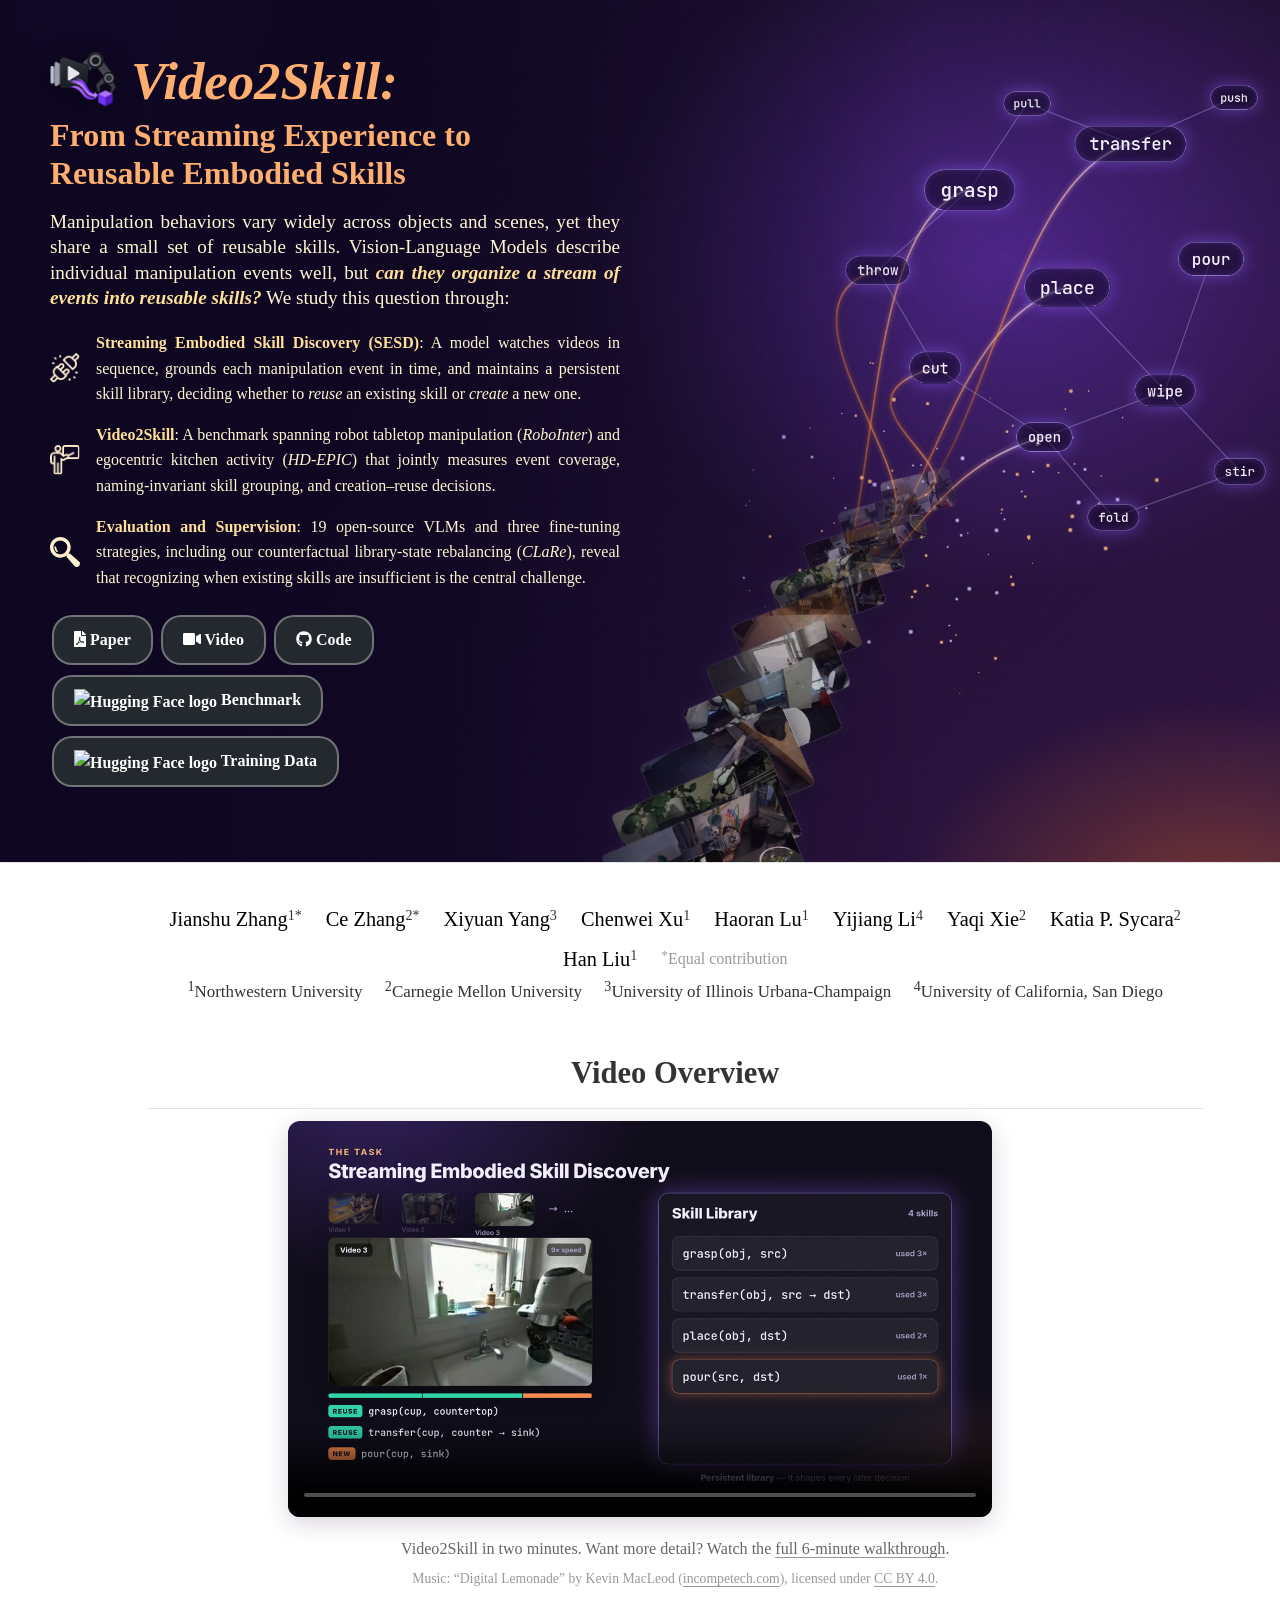
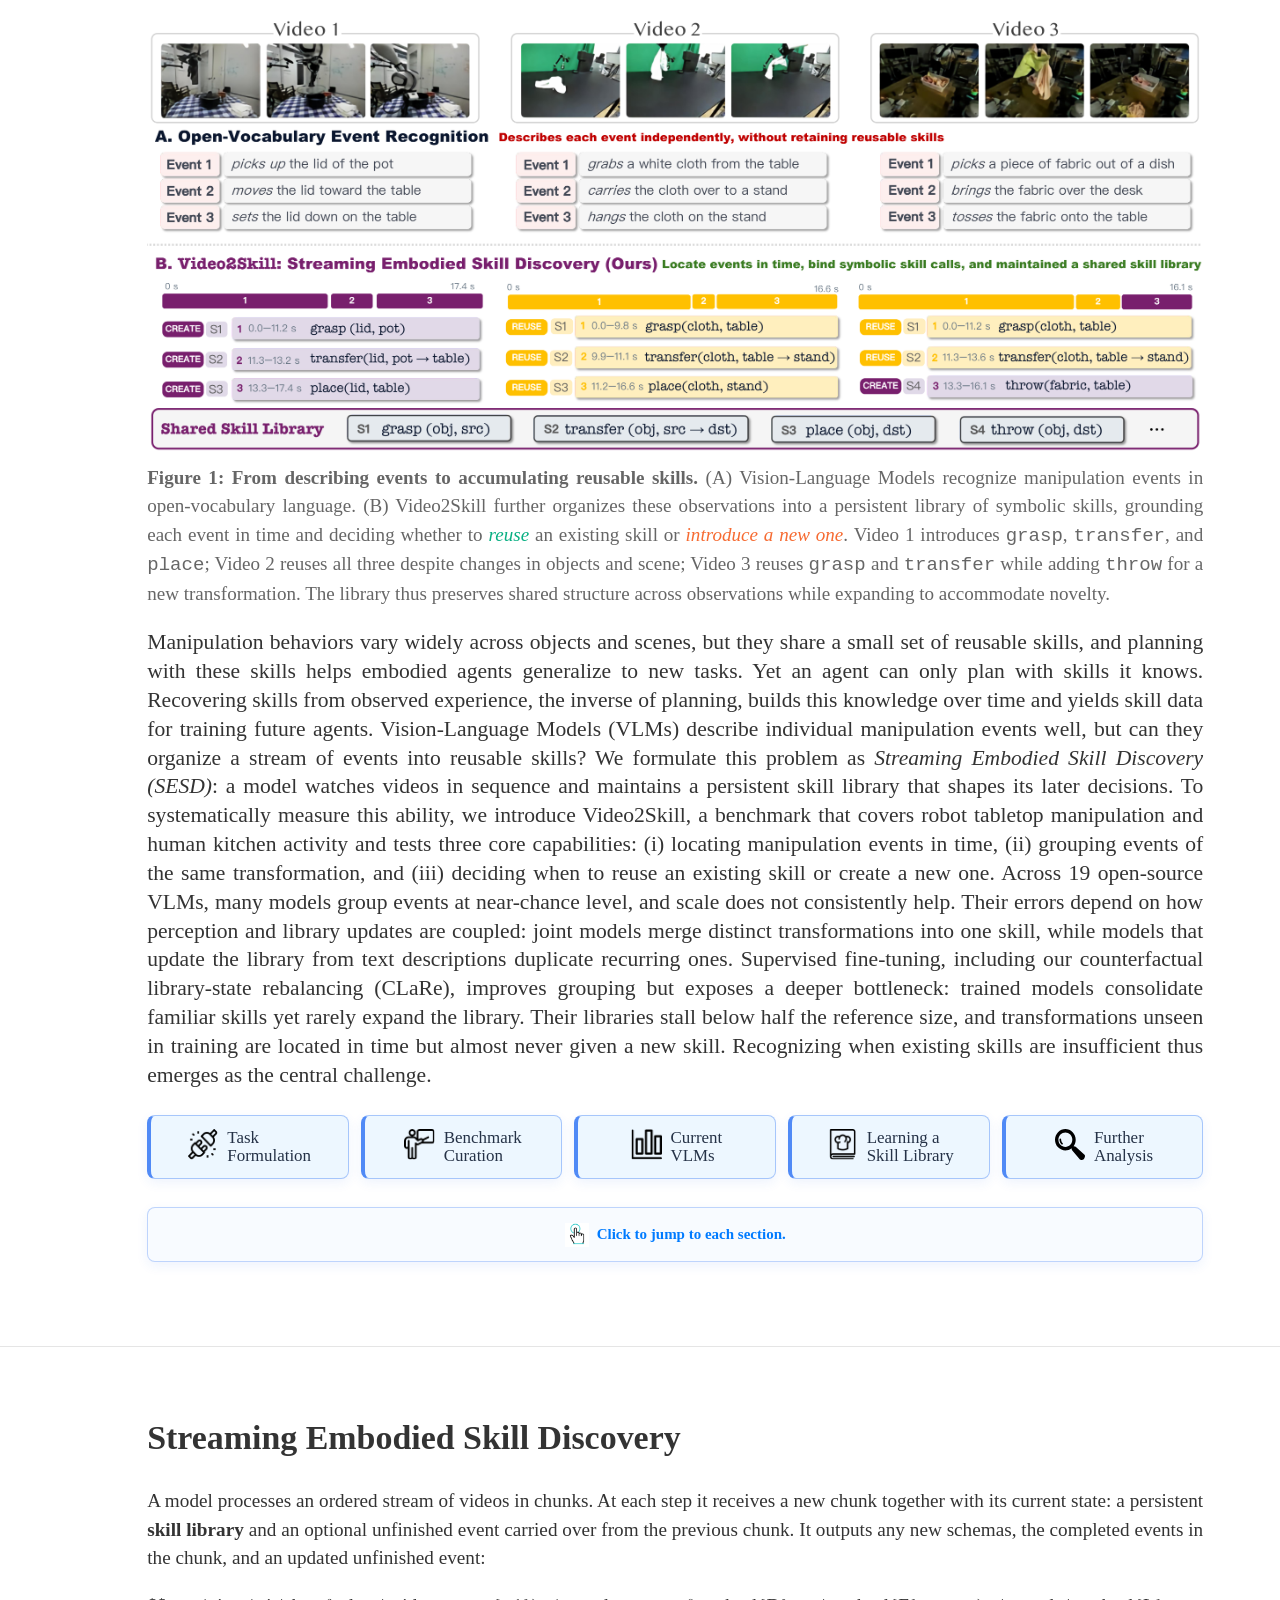
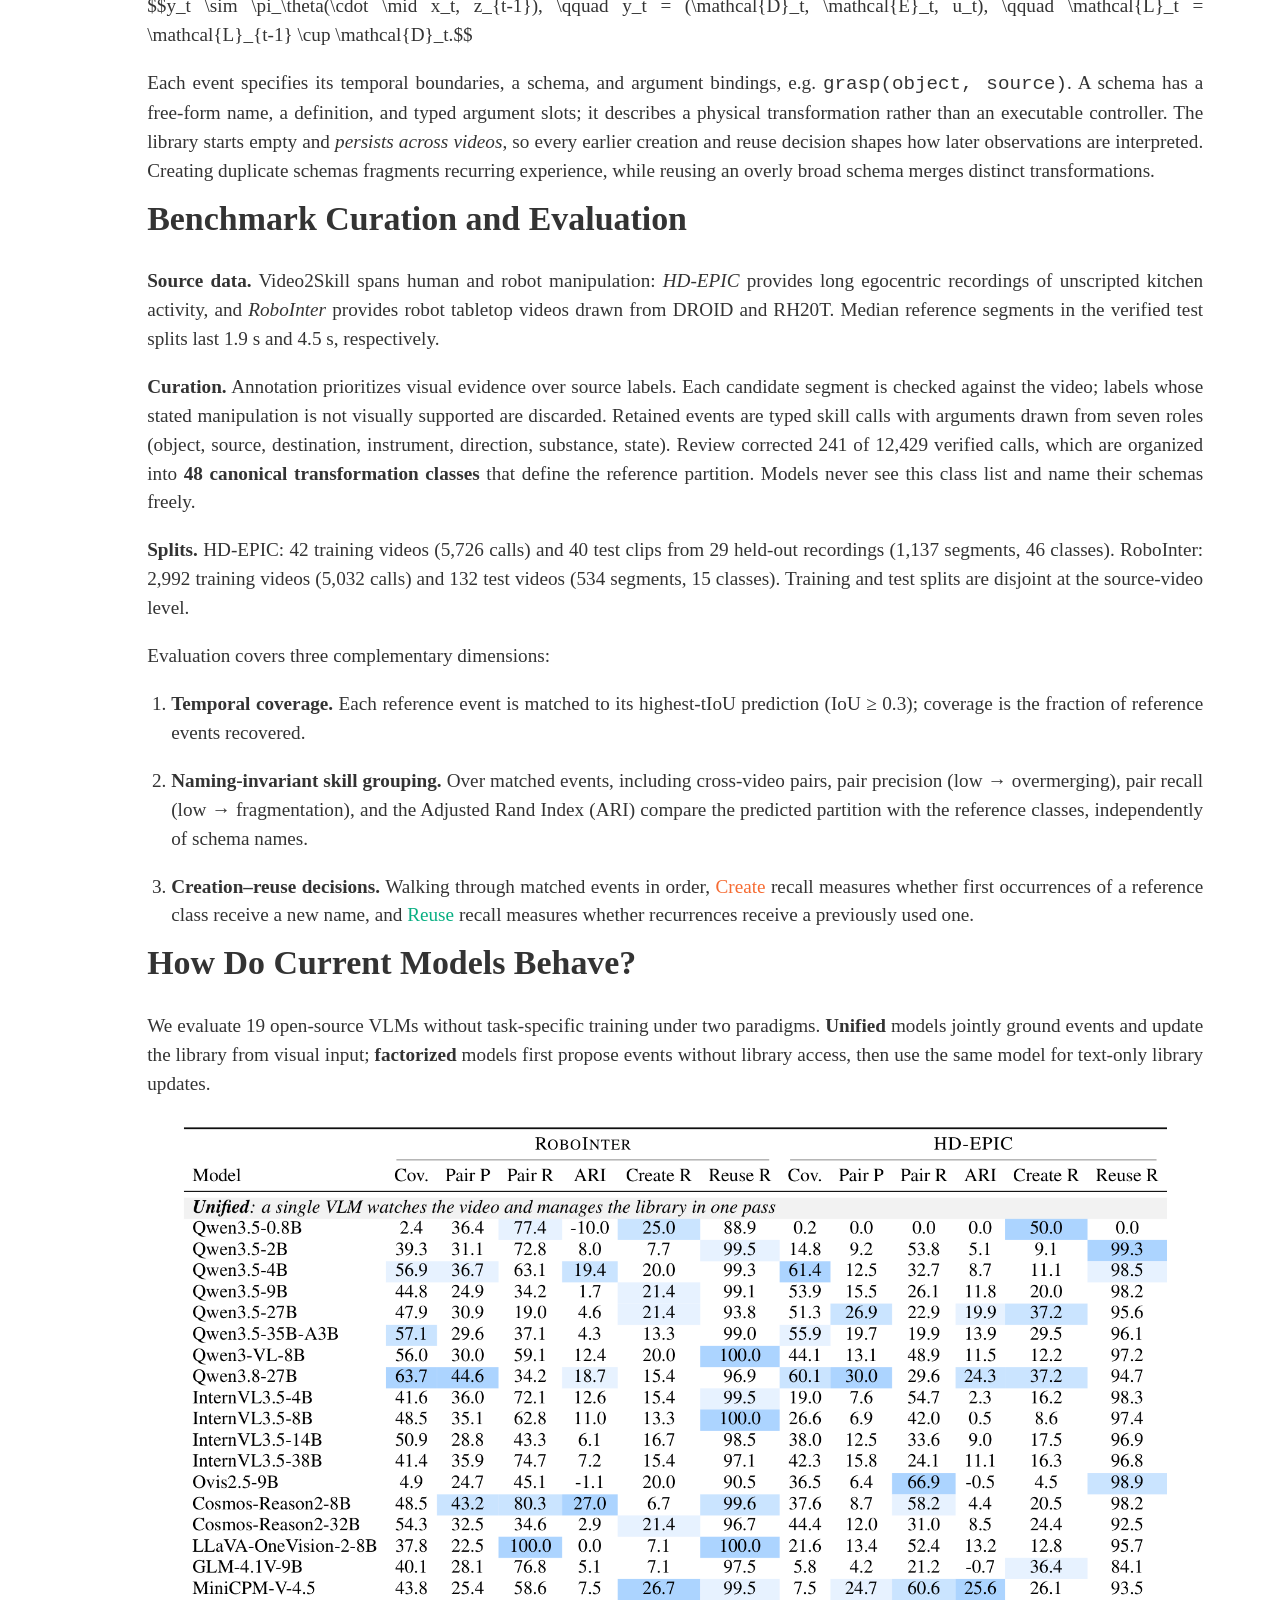
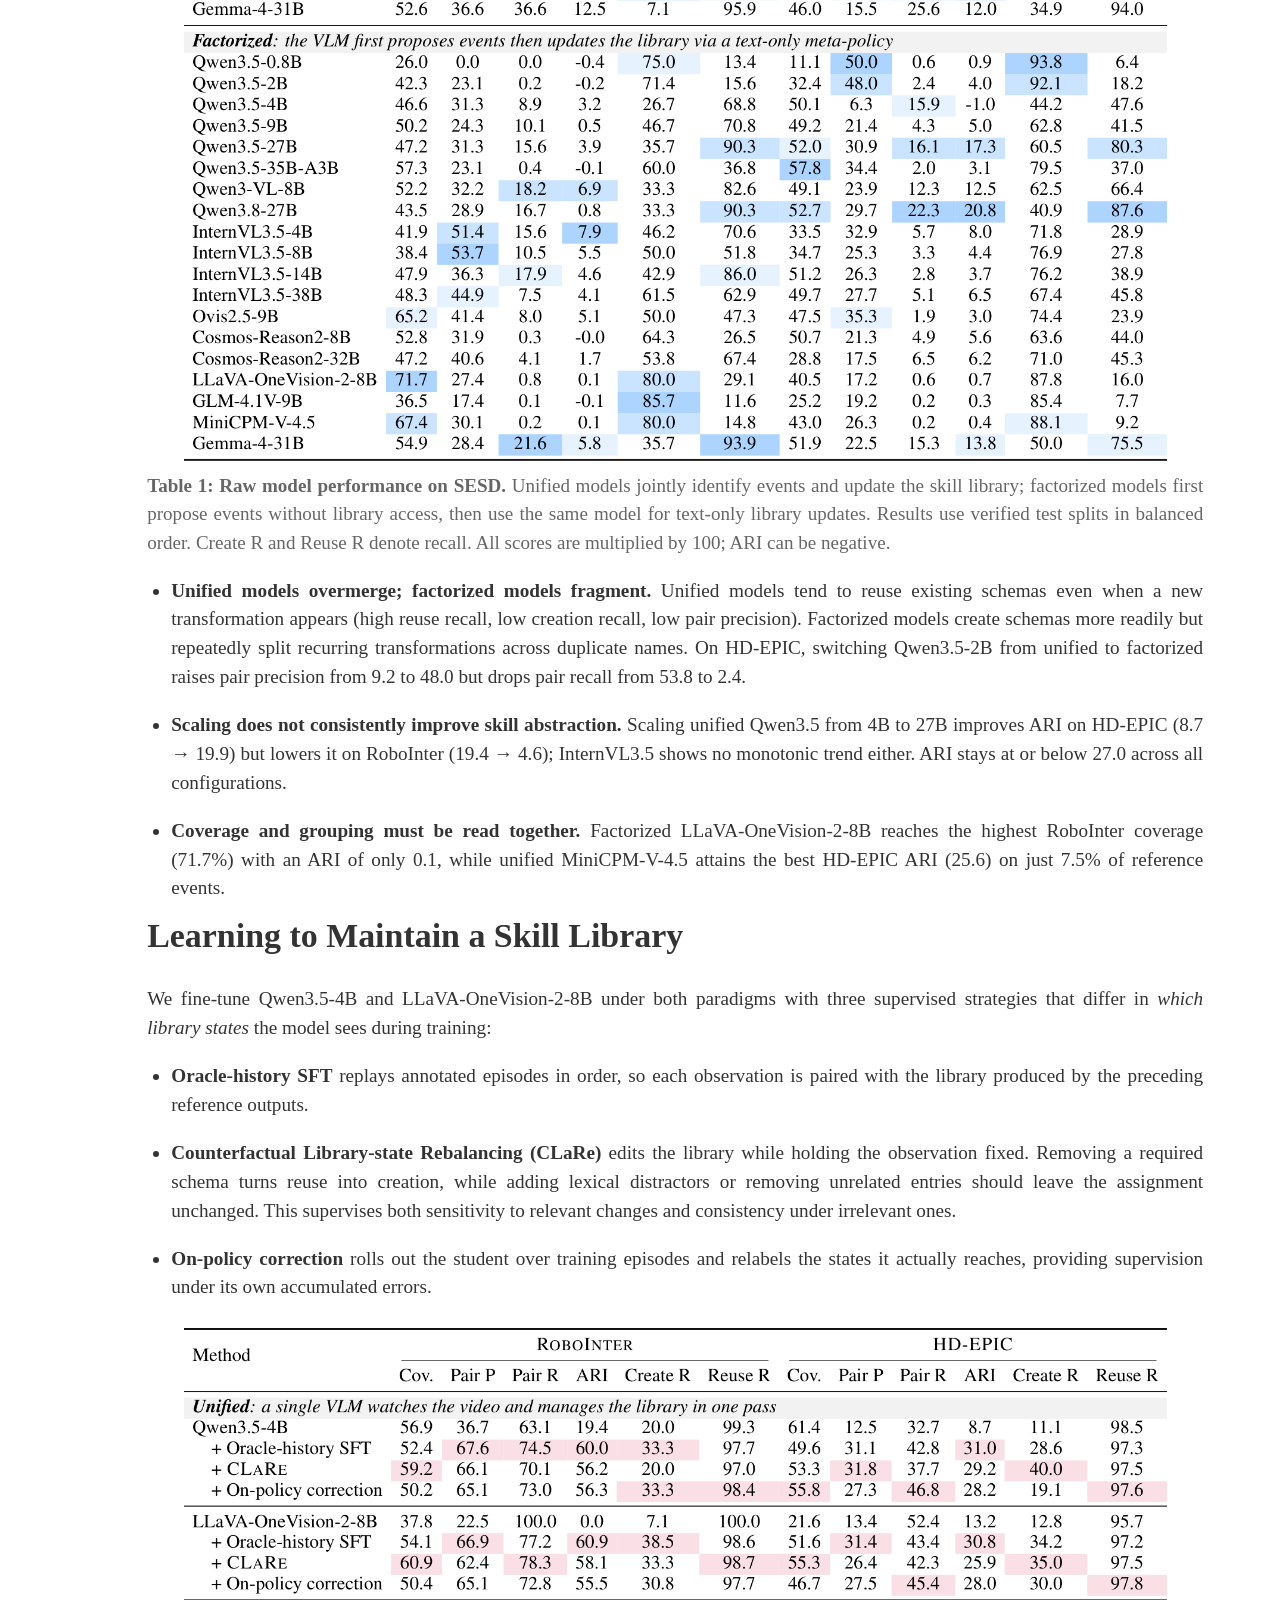
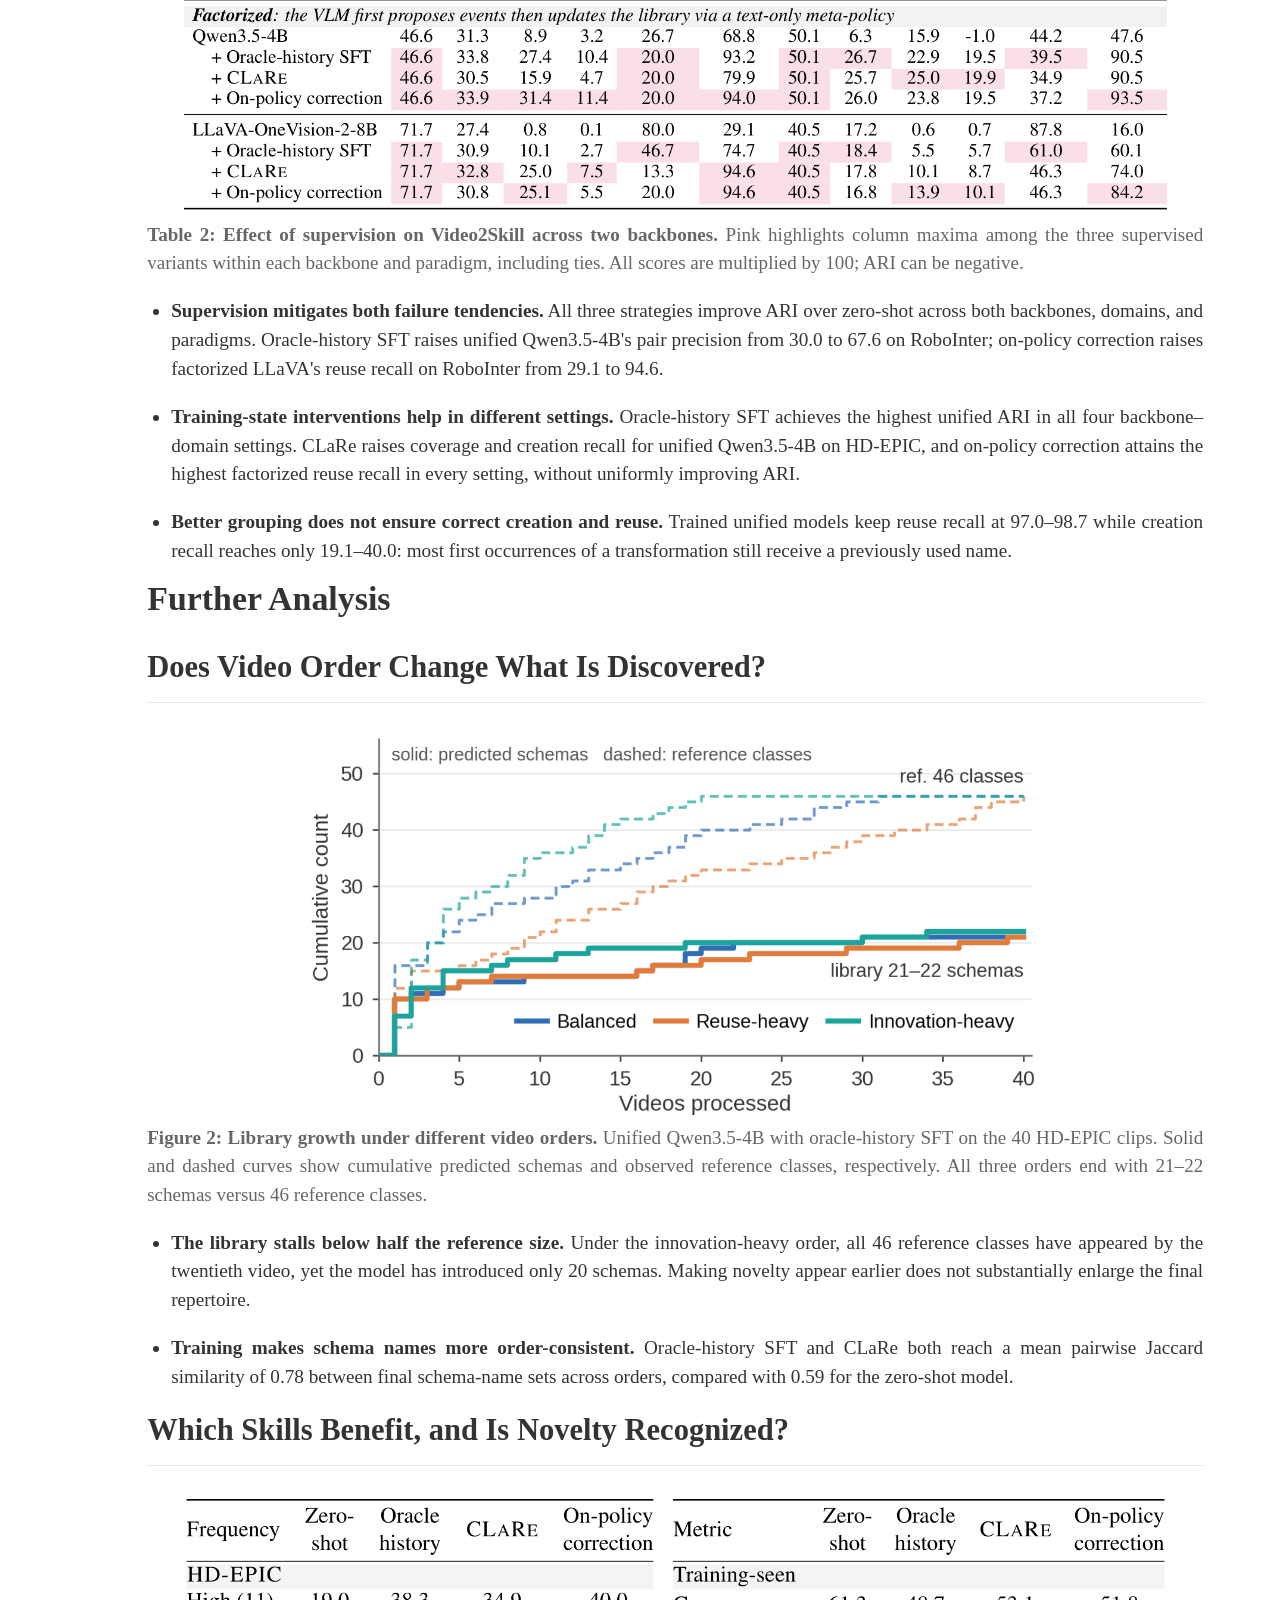
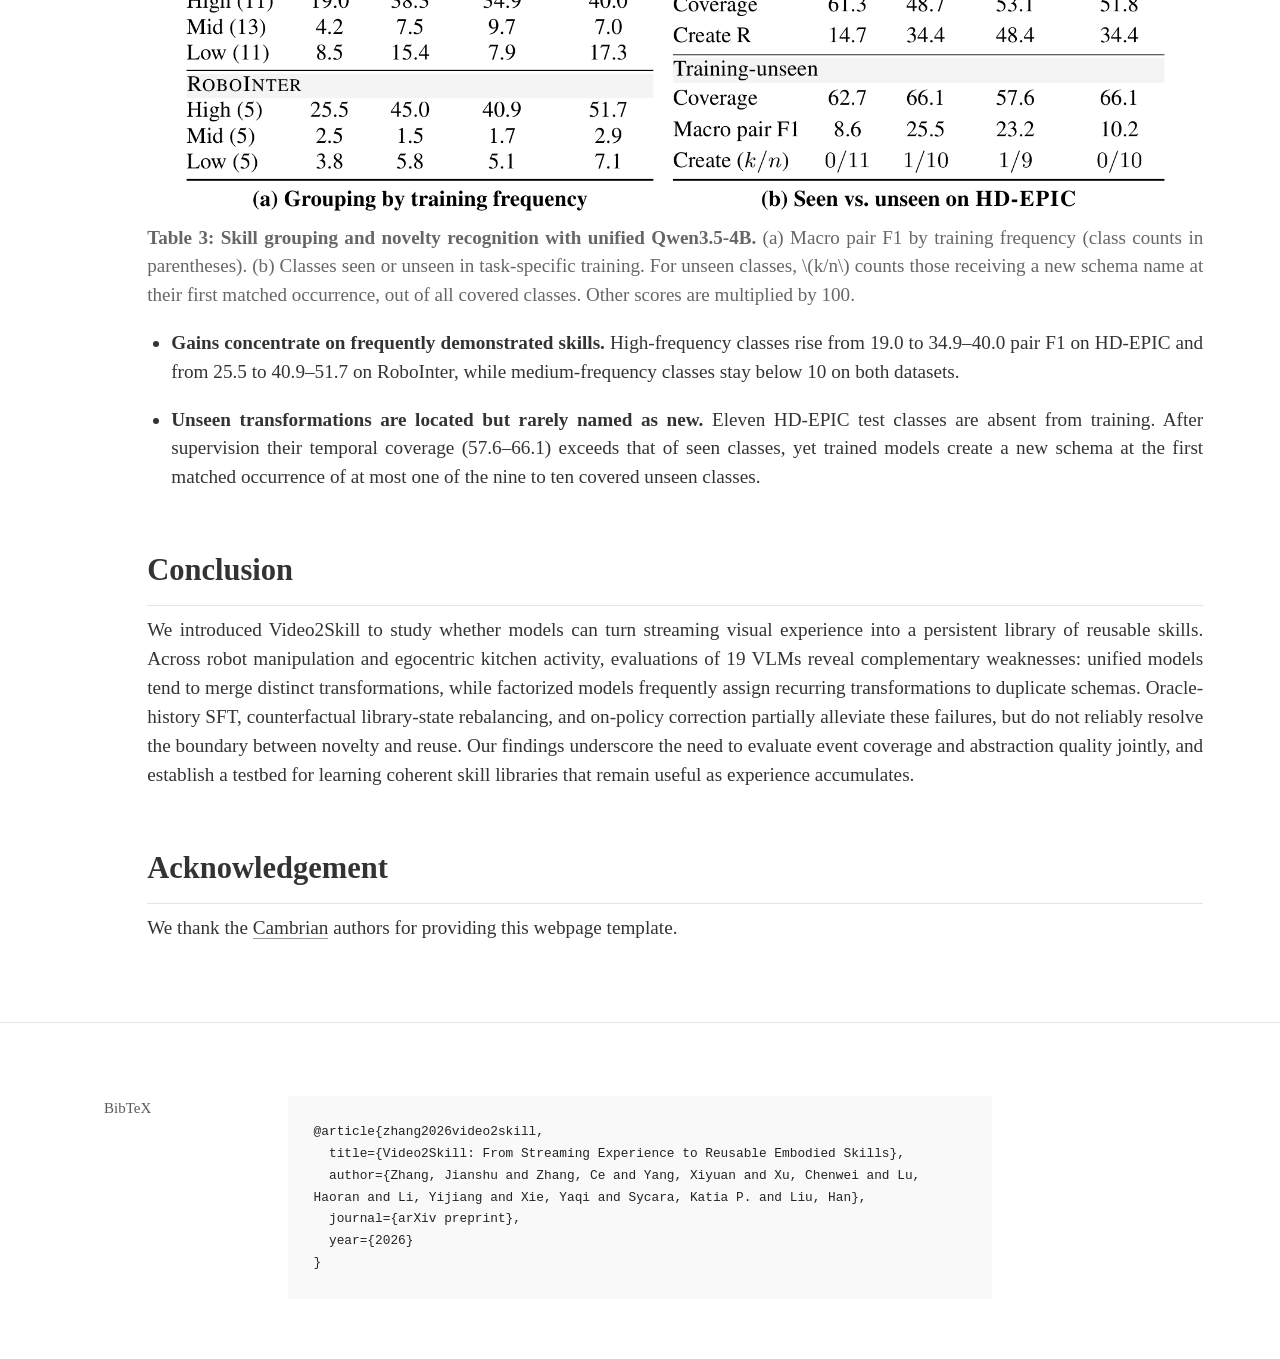
==== commit ebf0d417: "Host the paper PDF and link it from the Paper button Co-Authored-By: Claude Opus 5.5 <noreply@anthro" ====
--- a/webpage/index.html
+++ b/webpage/index.html
@@ -96,12 +96,12 @@
                         </div>
 
                     <div class="button-container">
-                        <!-- Paper: replace href with the arXiv link once the paper is public -->
-                        <a href="#" class="button paper-link dark-button" target="_blank">
+                        <!-- Paper PDF (switch to the arXiv link once it is live) -->
+                        <a href="static/paper/Video2Skill.pdf" class="button paper-link dark-button" target="_blank">
                             <span class="icon is-small">
                                 <i class="fas fa-file-pdf"></i>
                             </span>
-                            <span>Paper (coming soon)</span>
+                            <span>Paper</span>
                         </a>
                         <!-- Video walkthrough -->
                         <a href="#sec:video" class="button dark-button">
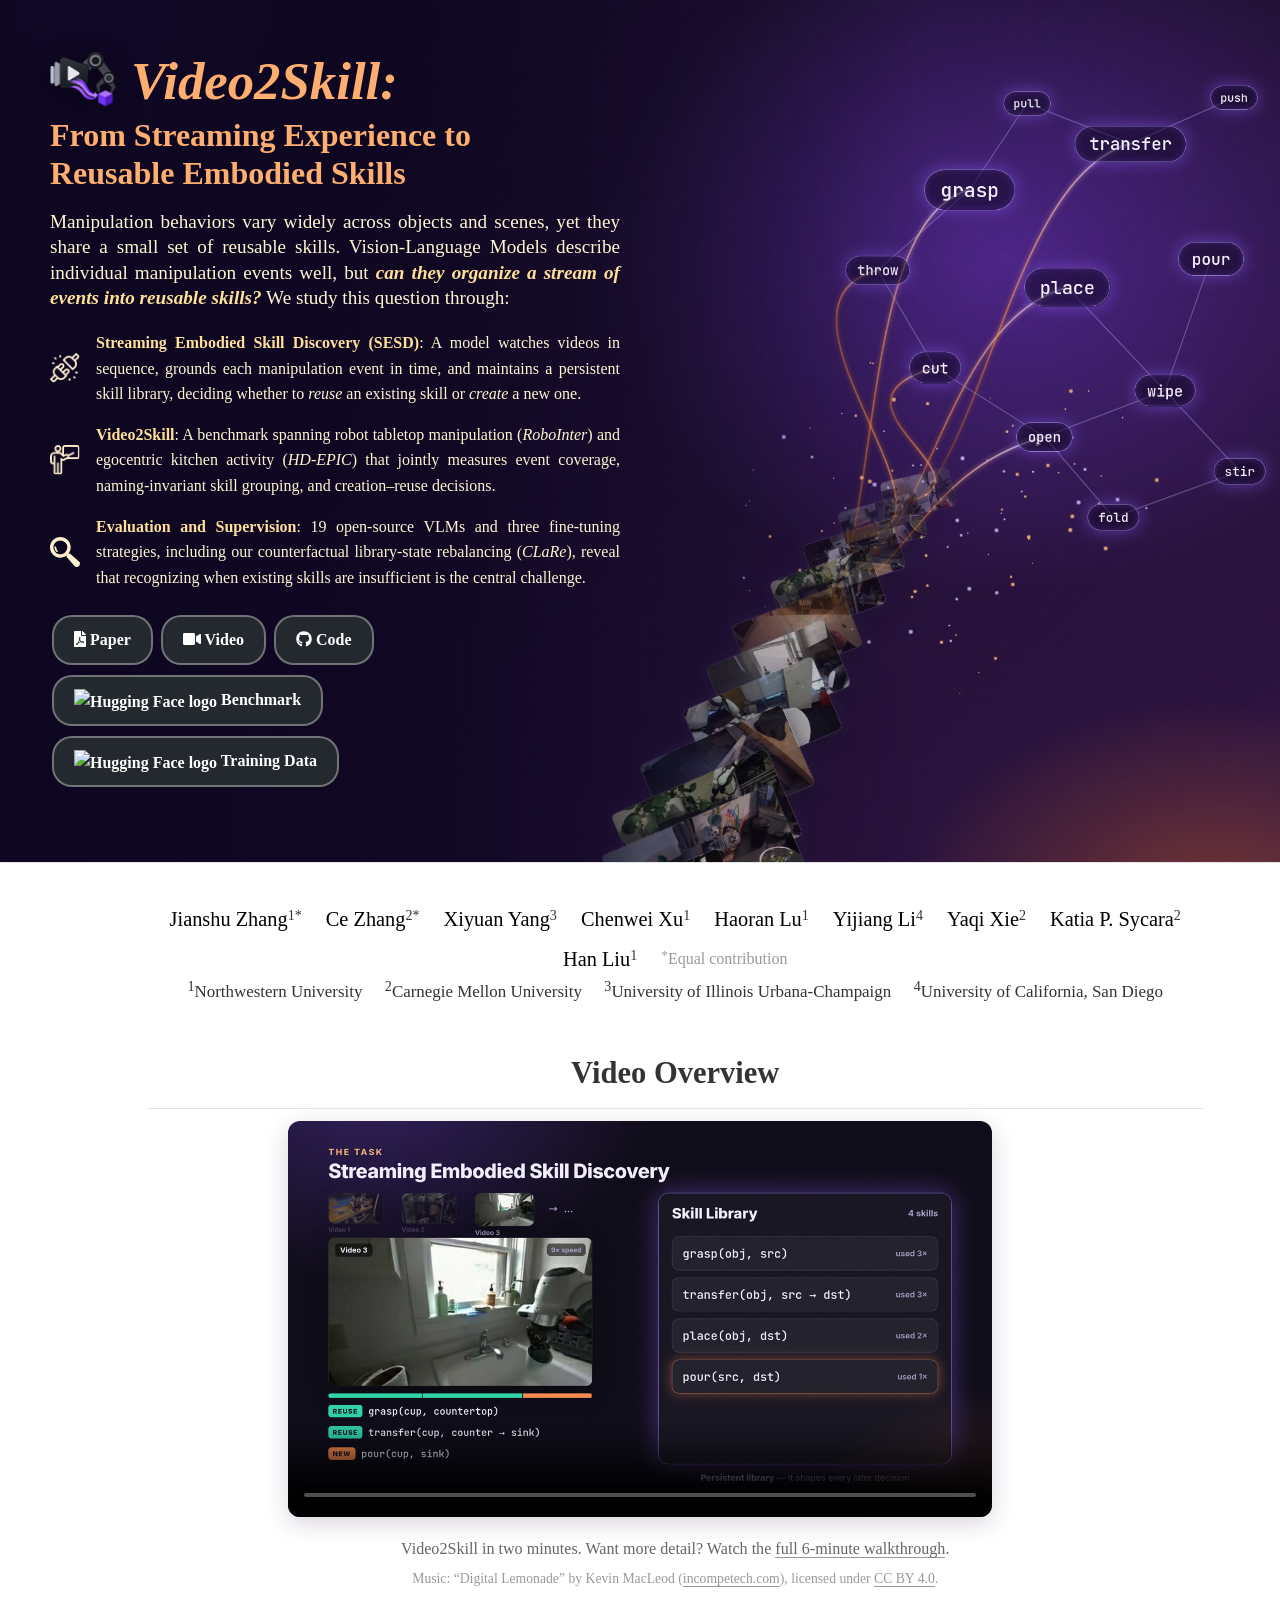
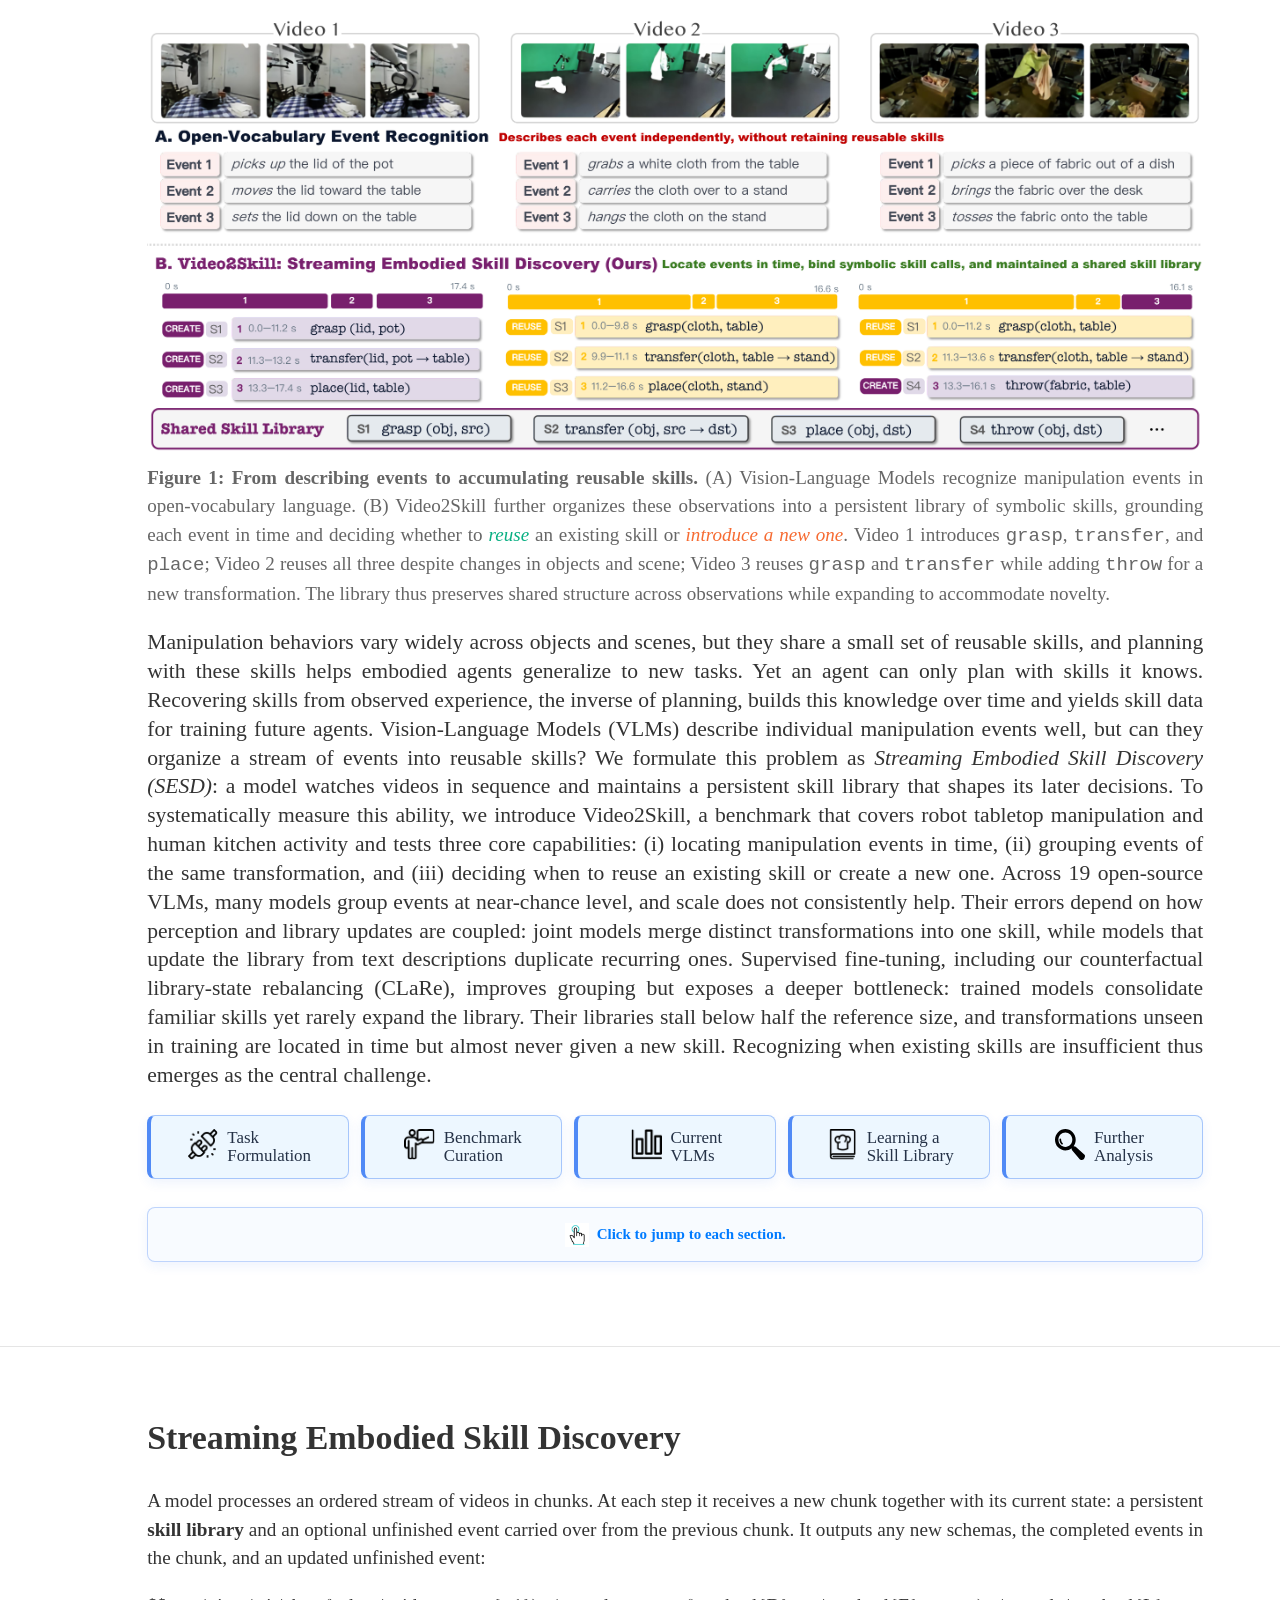
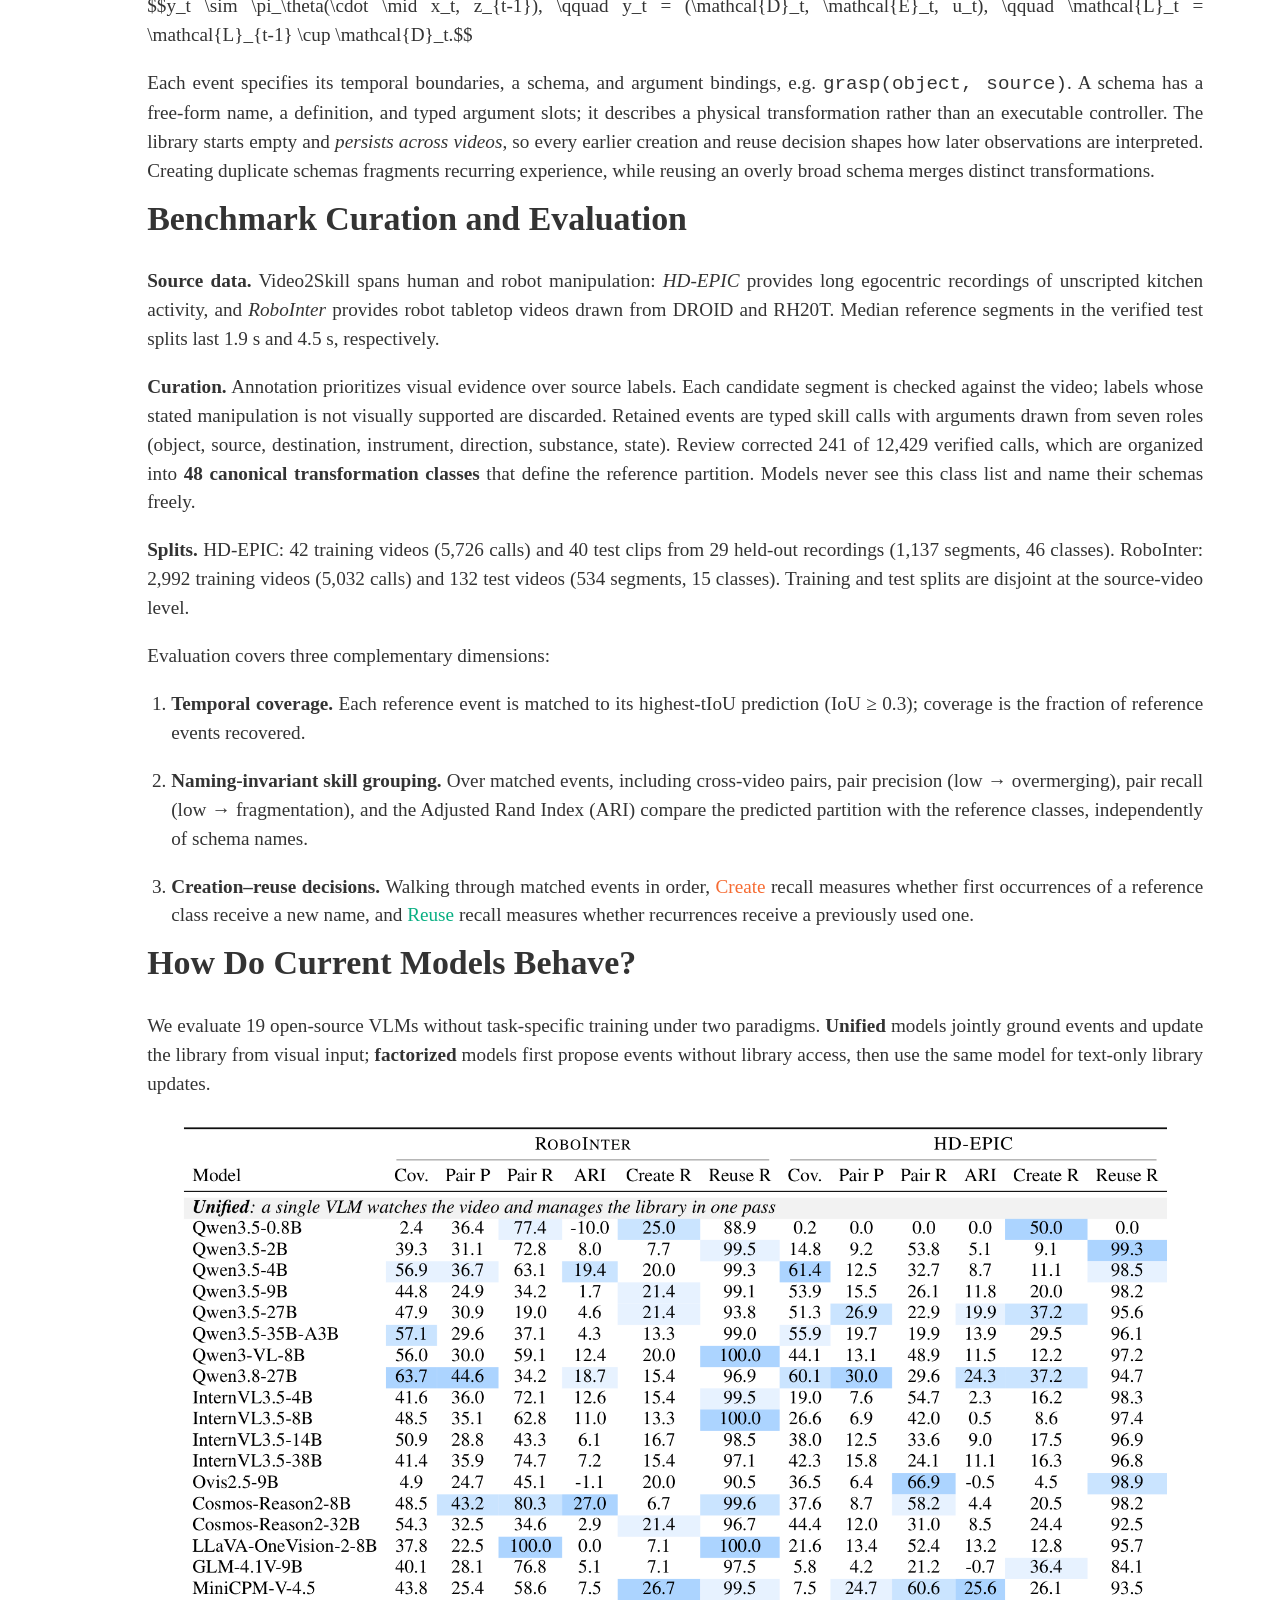
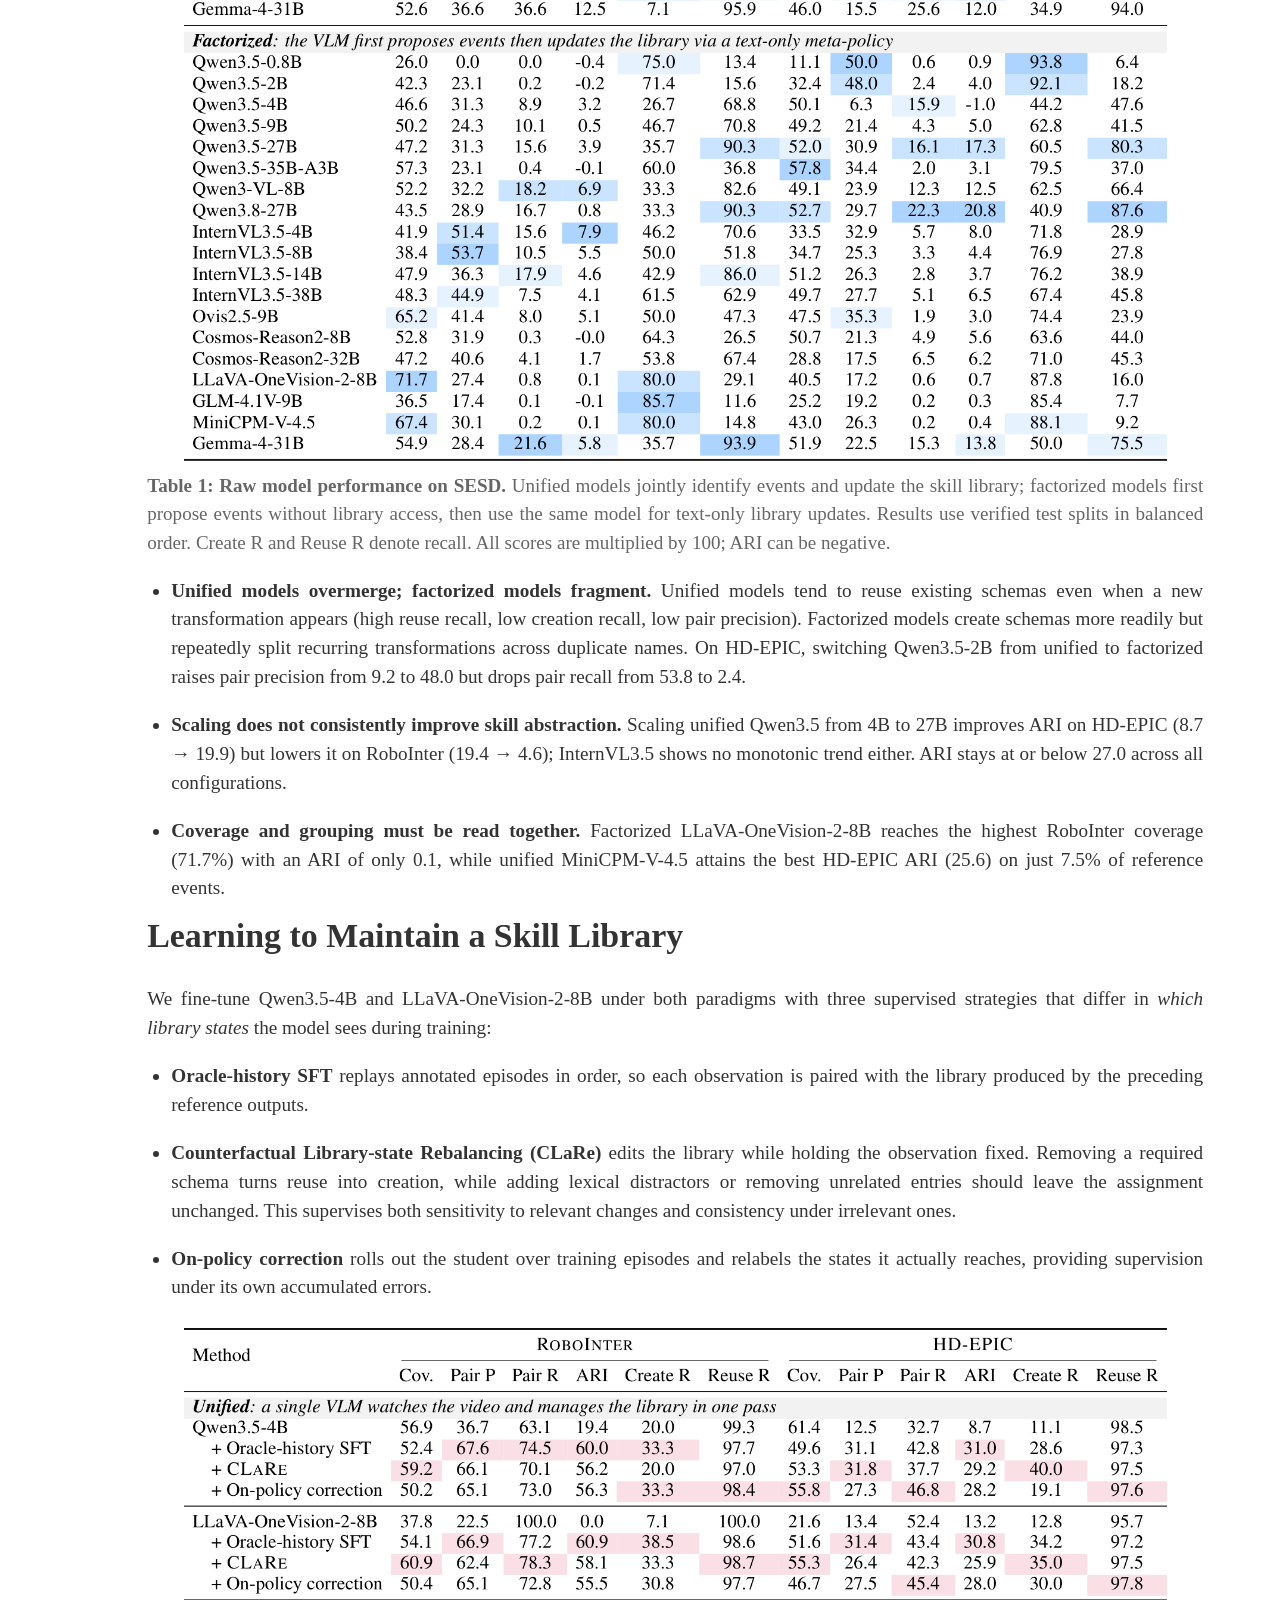
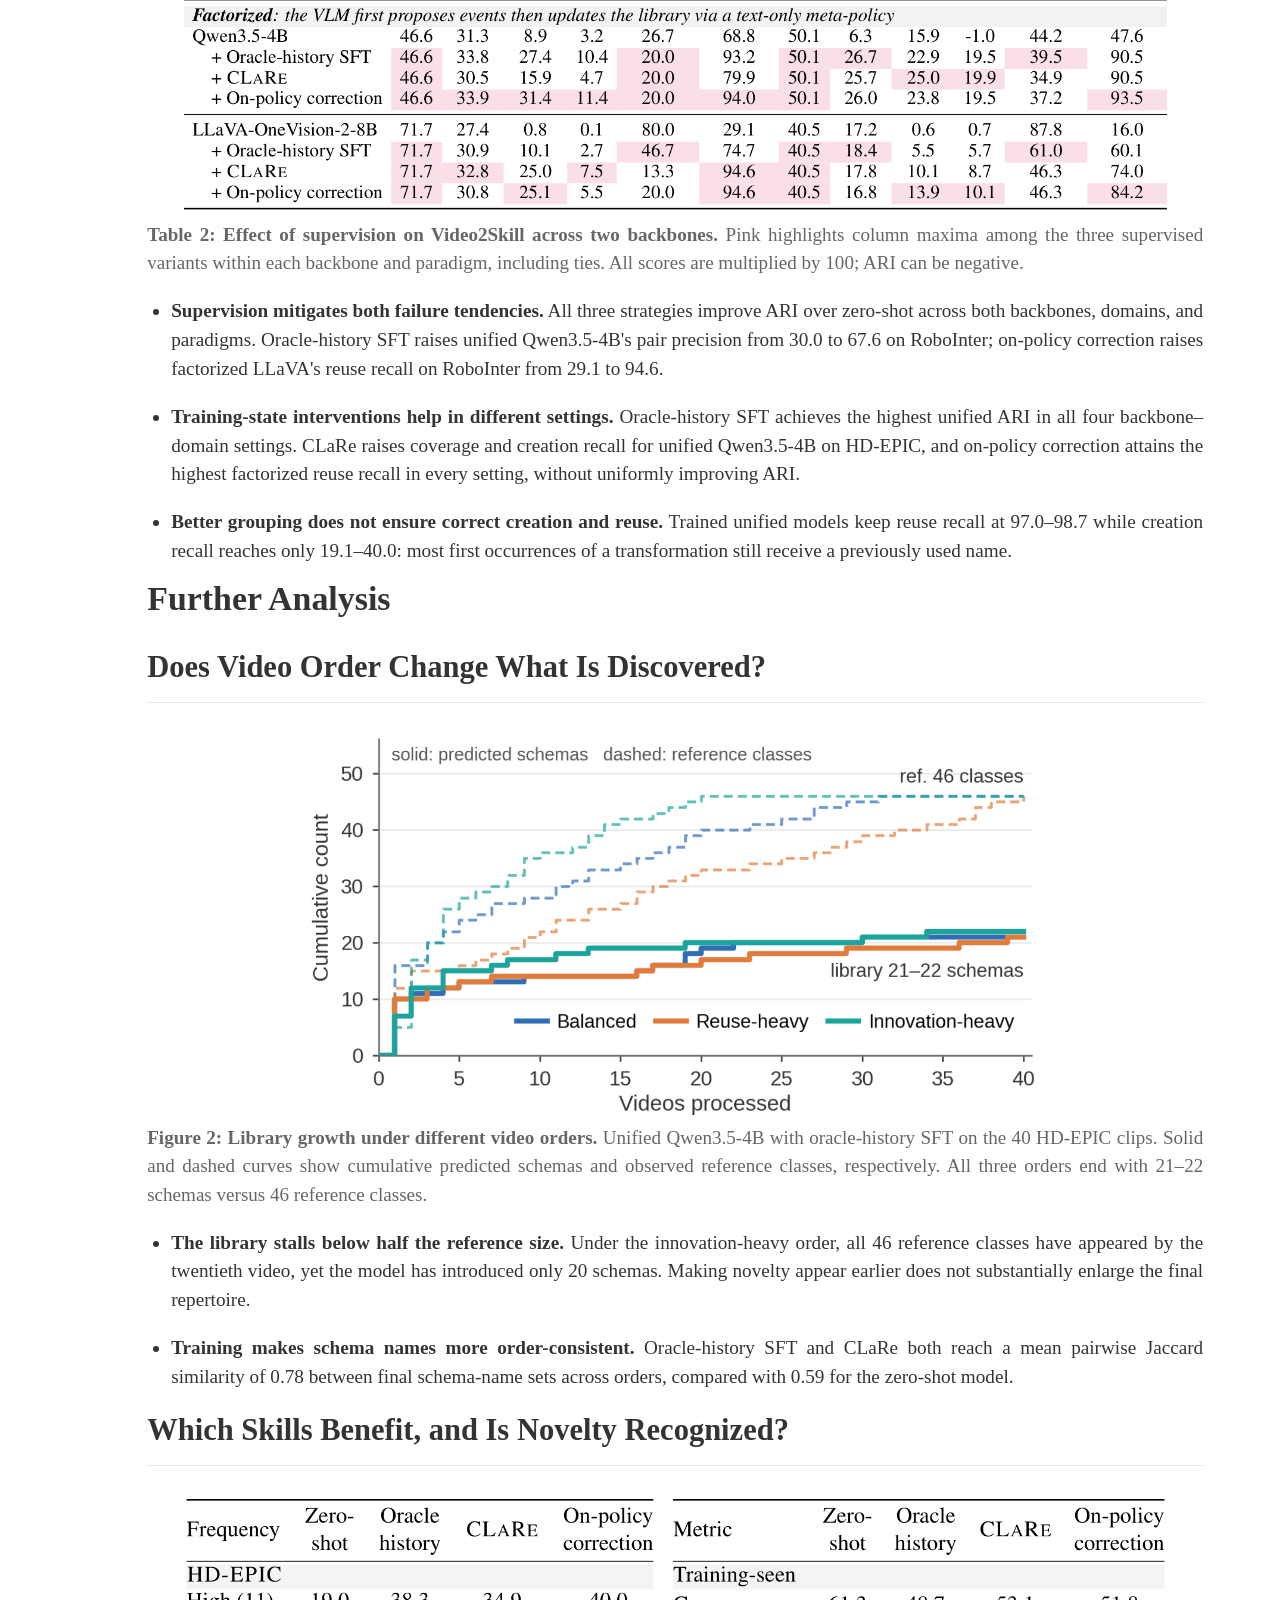
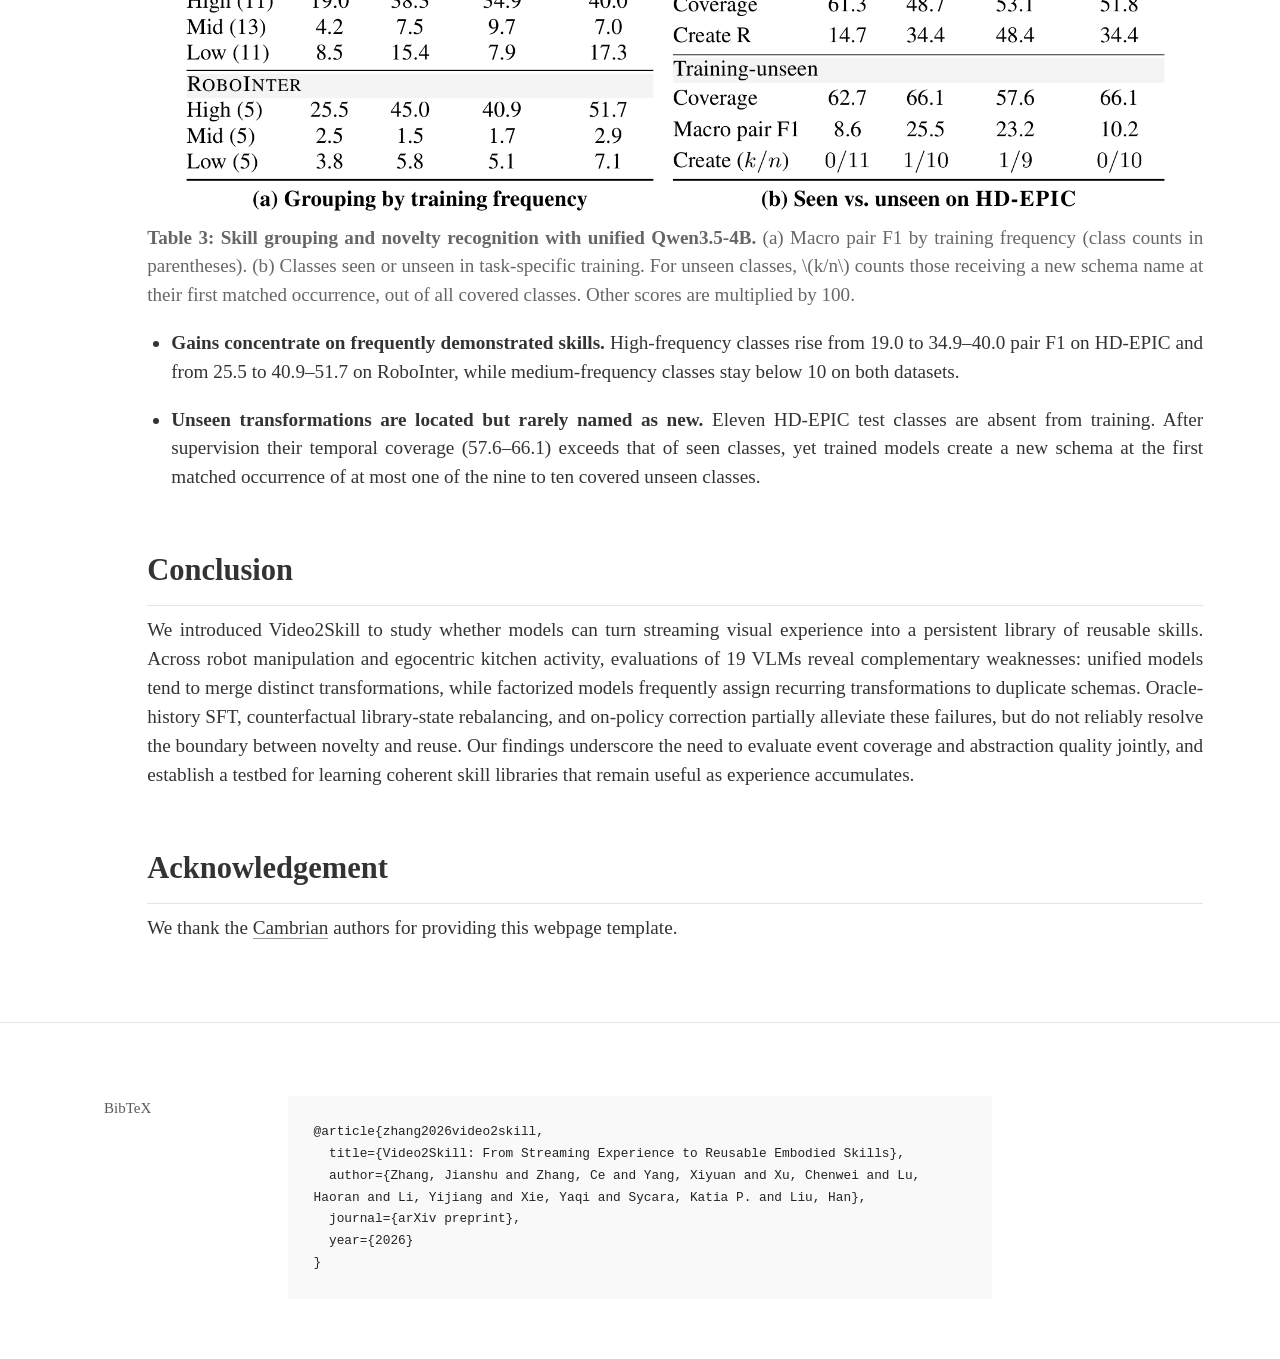
==== commit 8f453738: "Point the Benchmark button to Sterzhang/video2skill-bench Co-Authored-By: Claude Opus 5.5 <noreply@a" ====
--- a/webpage/index.html
+++ b/webpage/index.html
@@ -117,8 +117,8 @@
                             </span>
                             <span>Code</span>
                         </a>
-                        <!-- Benchmark media -->
-                        <a href="https://huggingface.co/datasets/tonyDzw/tmp1" class="button dark-button" target="_blank">
+                        <!-- Benchmark (annotations, clips, vocabulary, training annotations) -->
+                        <a href="https://huggingface.co/datasets/Sterzhang/video2skill-bench" class="button dark-button" target="_blank">
                             <span class="icon is-small">
                                 <img src="https://huggingface.co/front/assets/huggingface_logo-noborder.svg" alt="Hugging Face logo" style="height: 1em;">
                             </span>
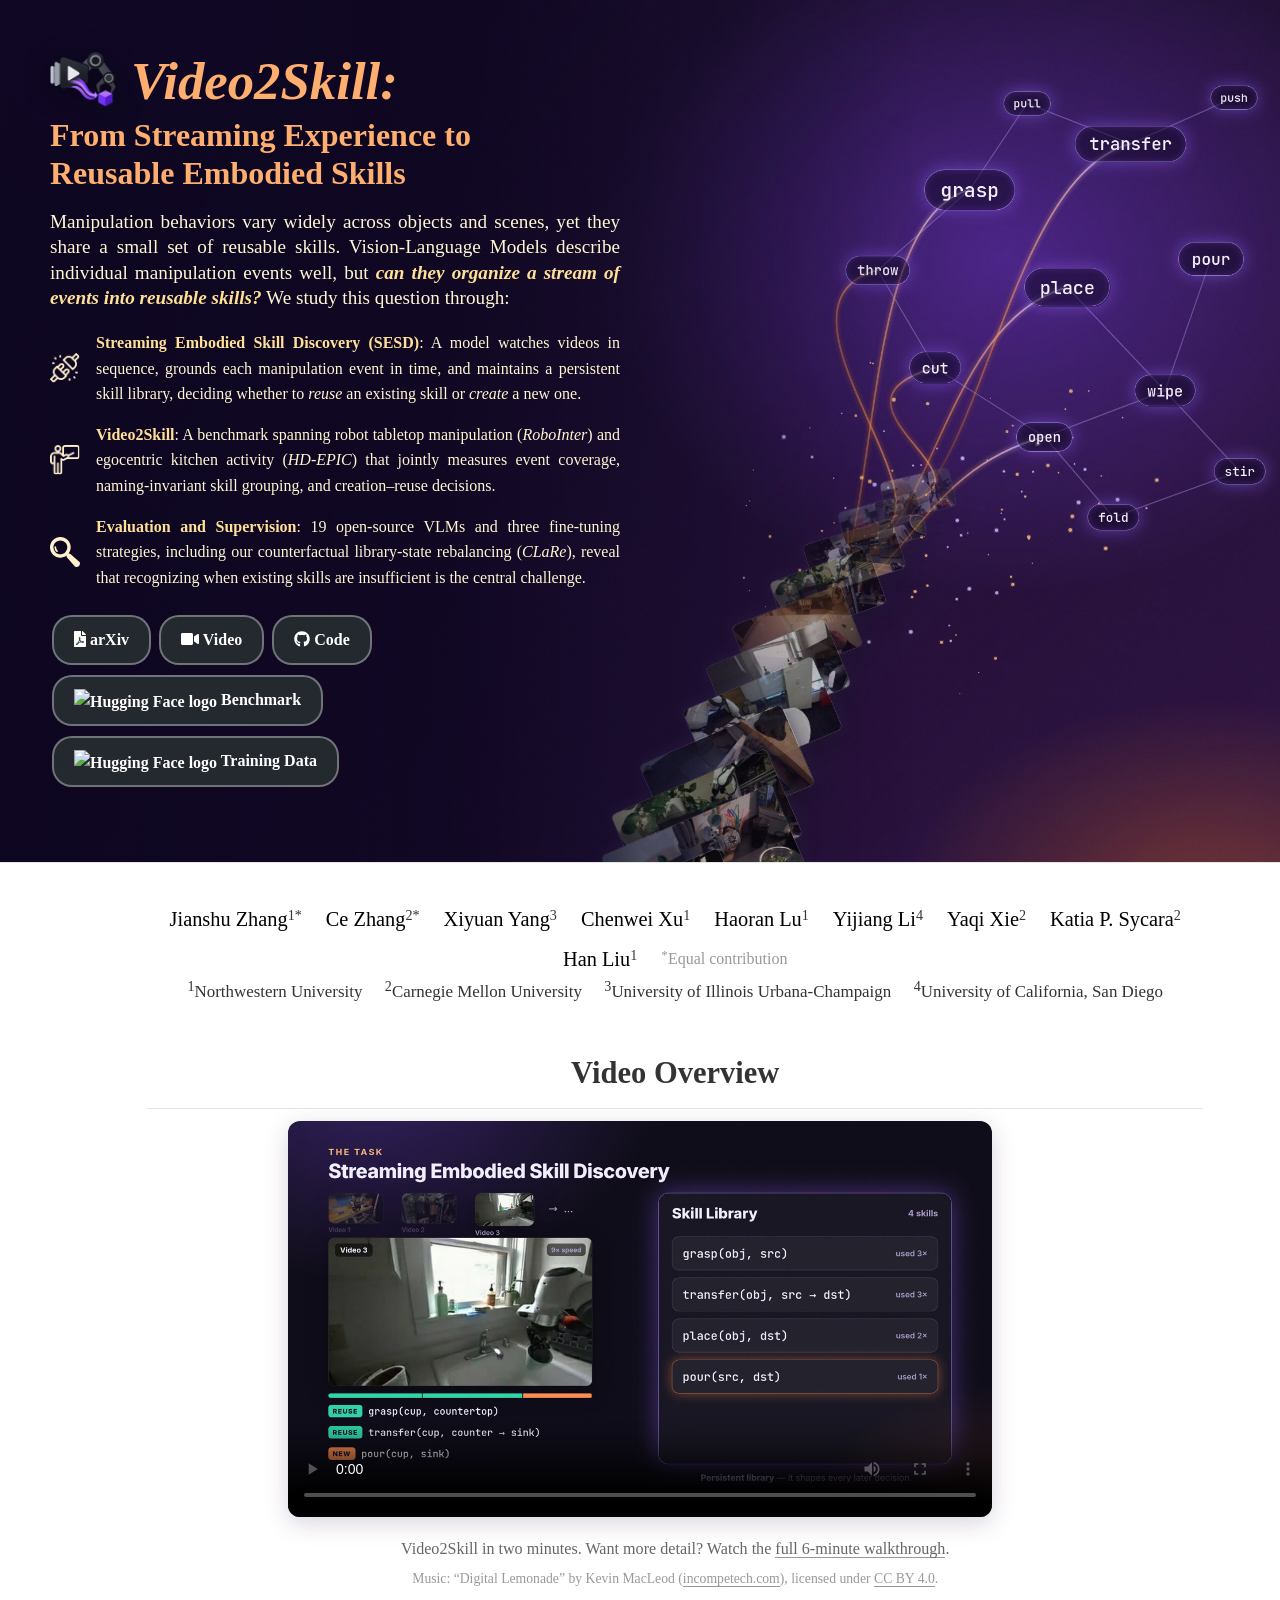
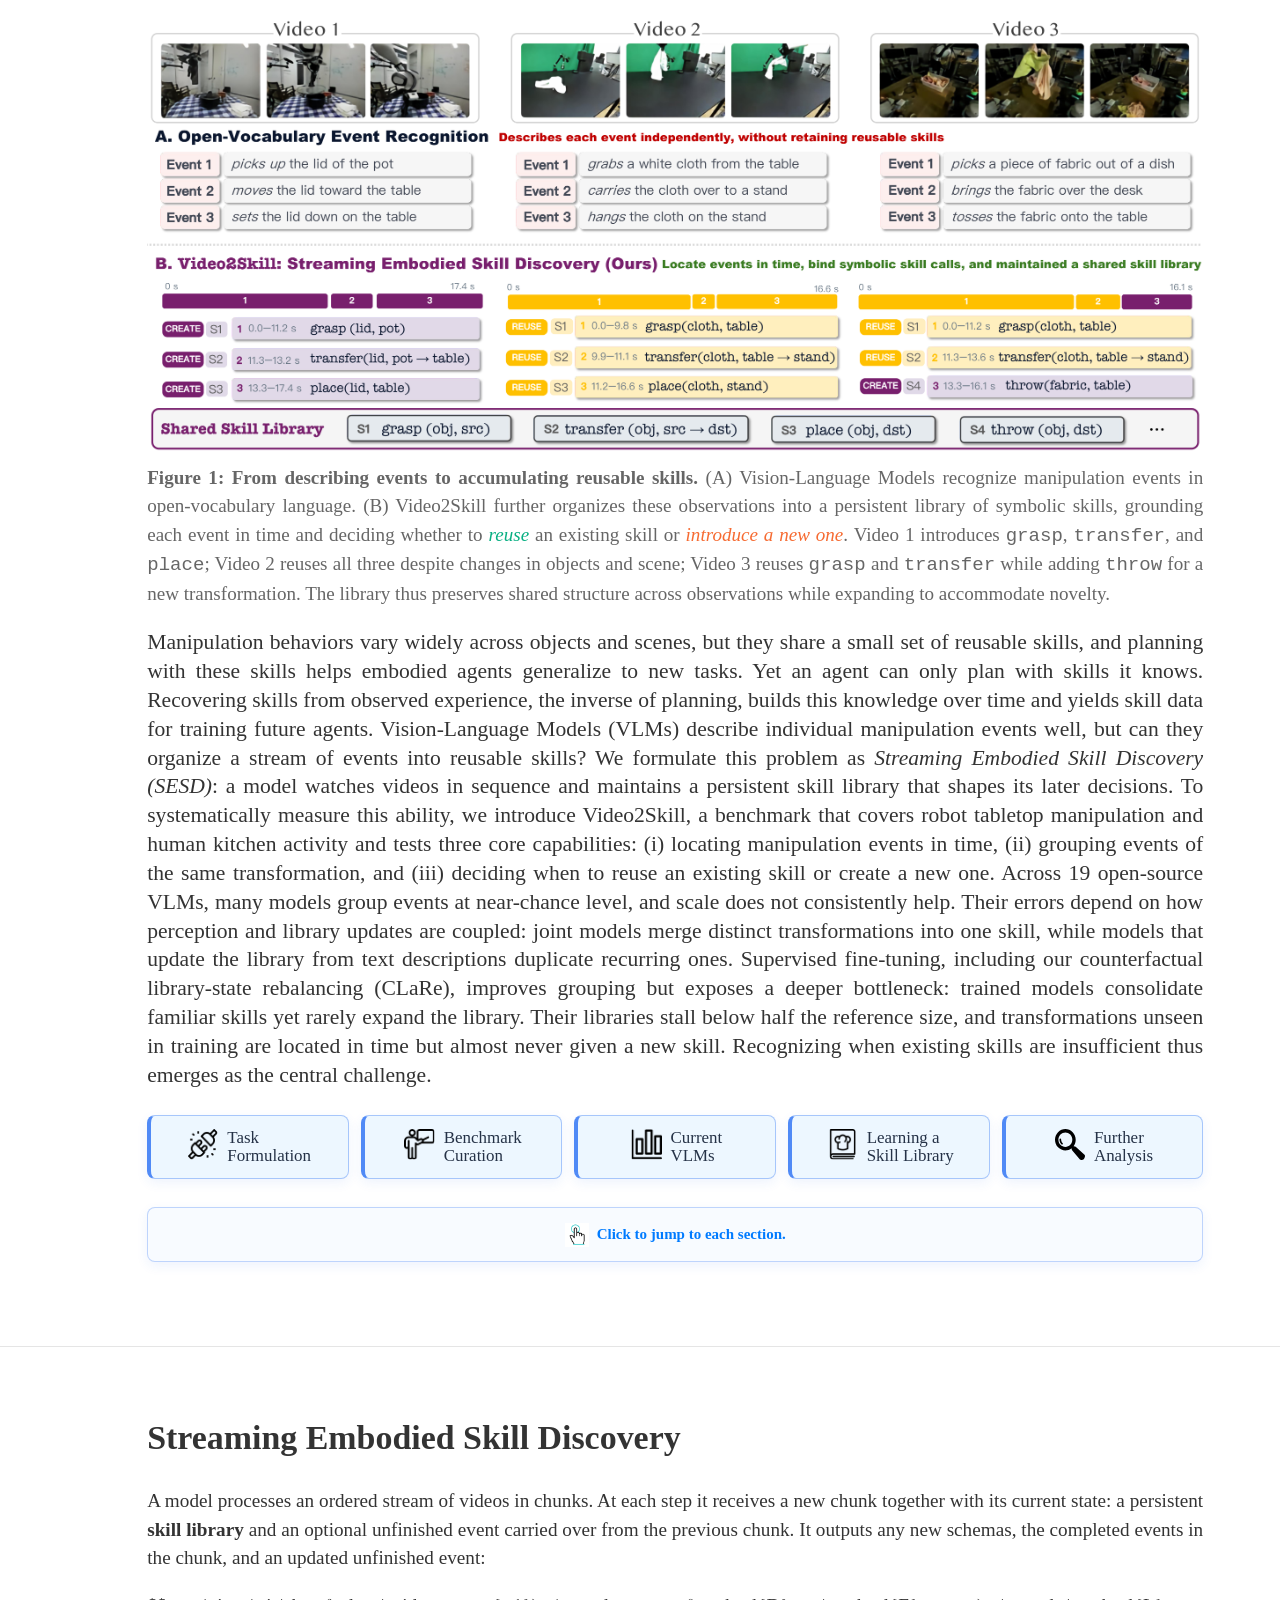
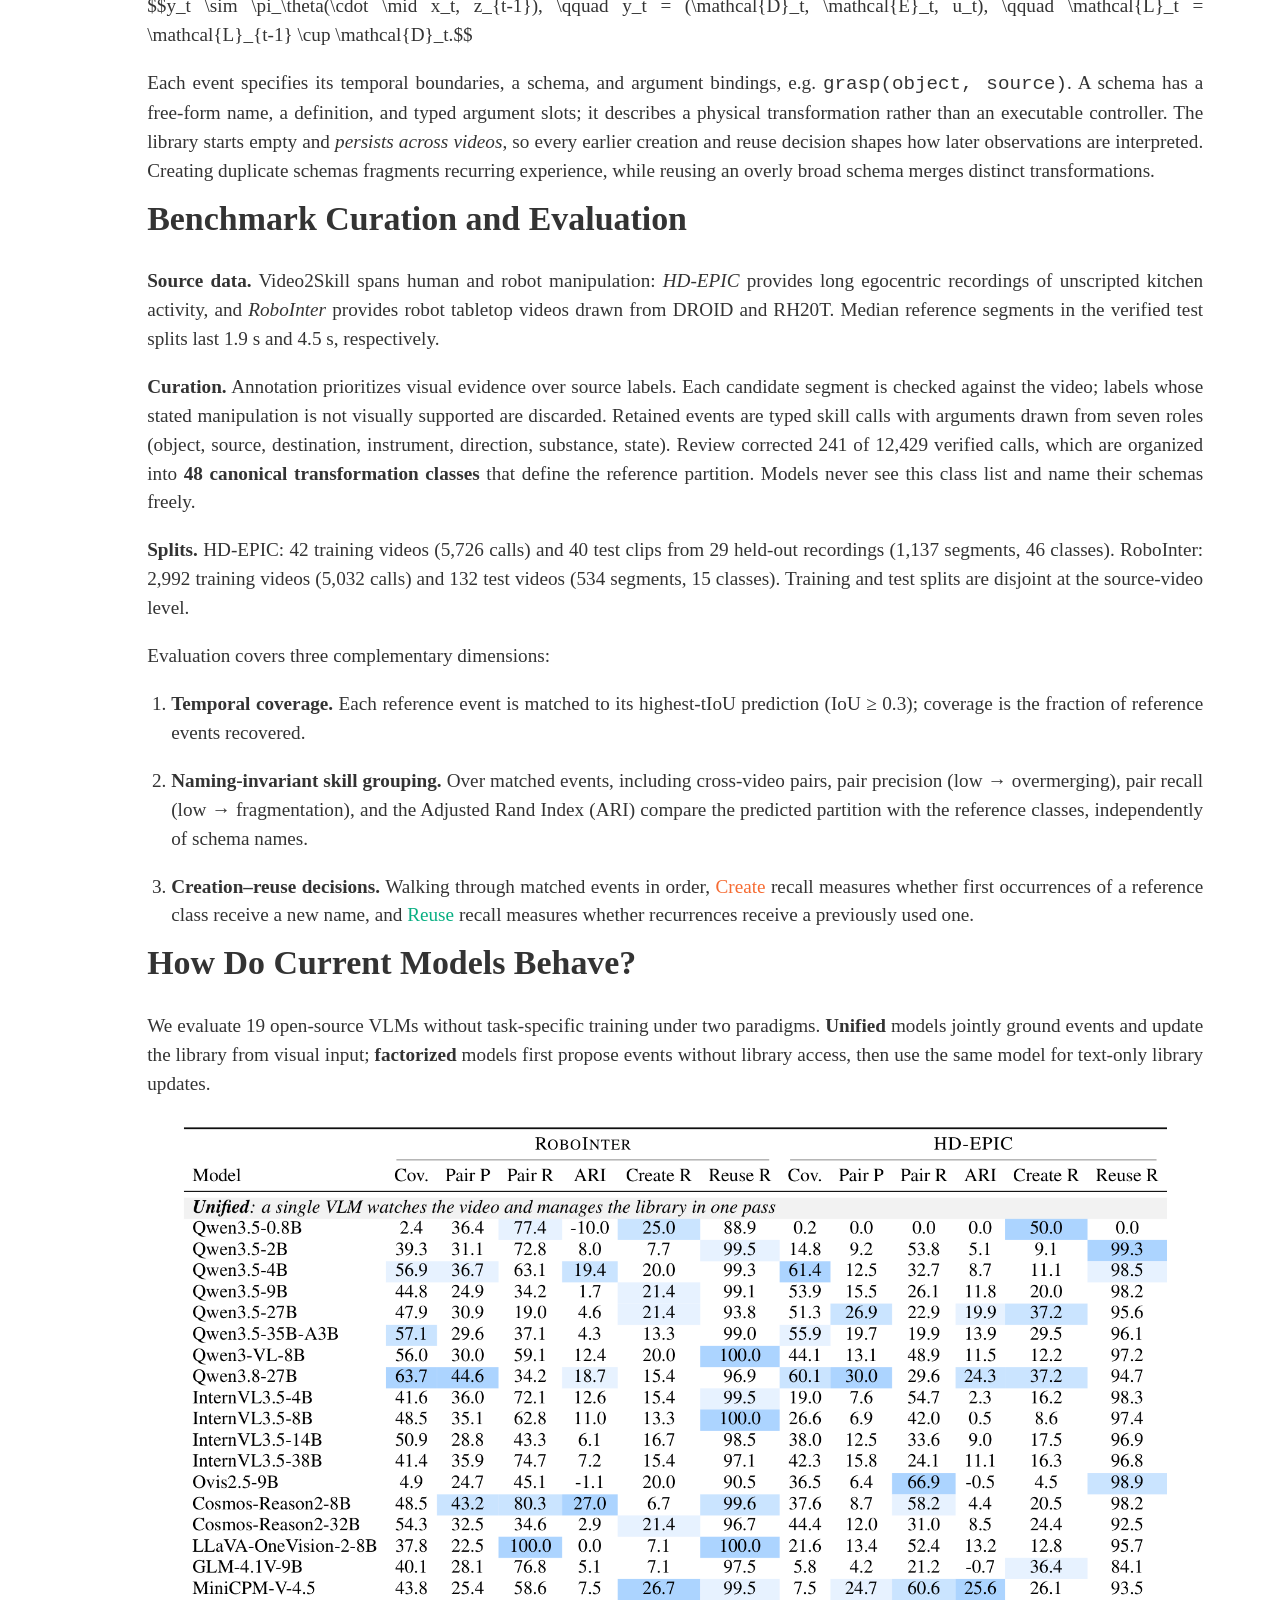
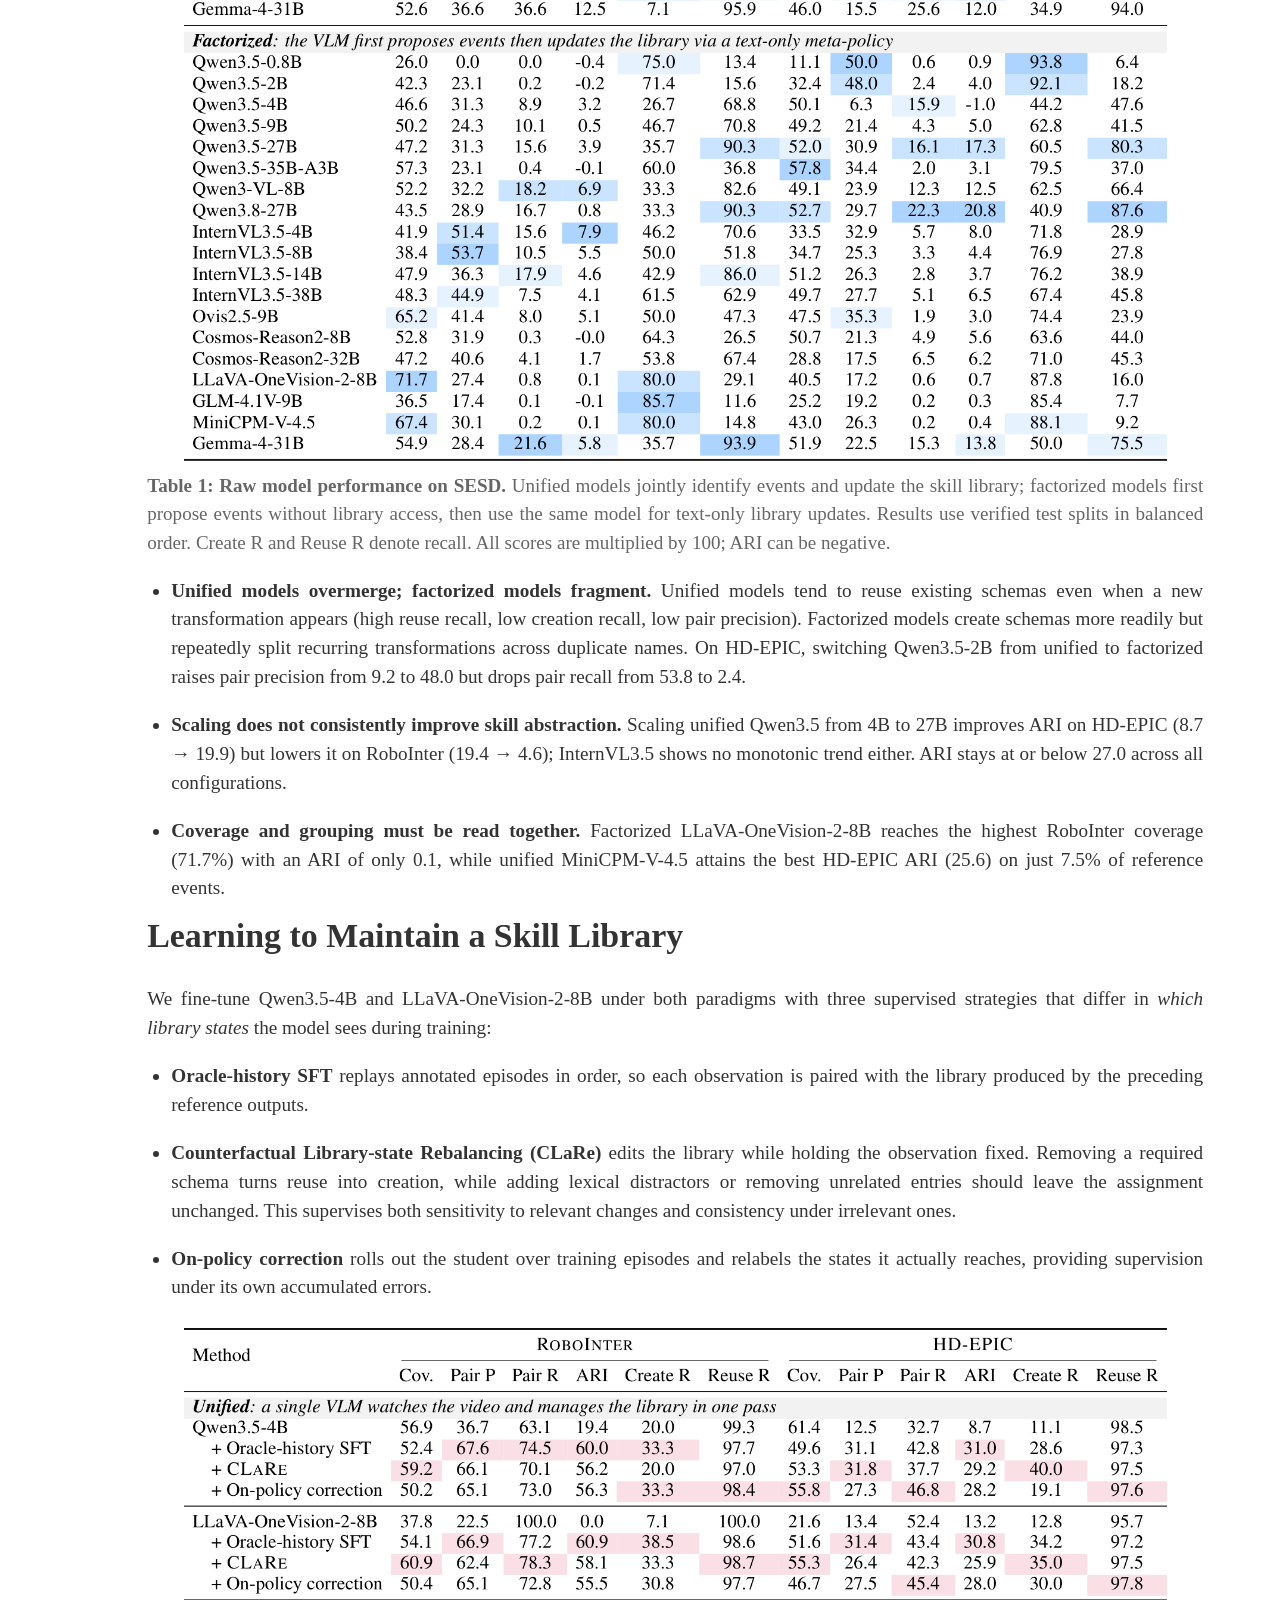
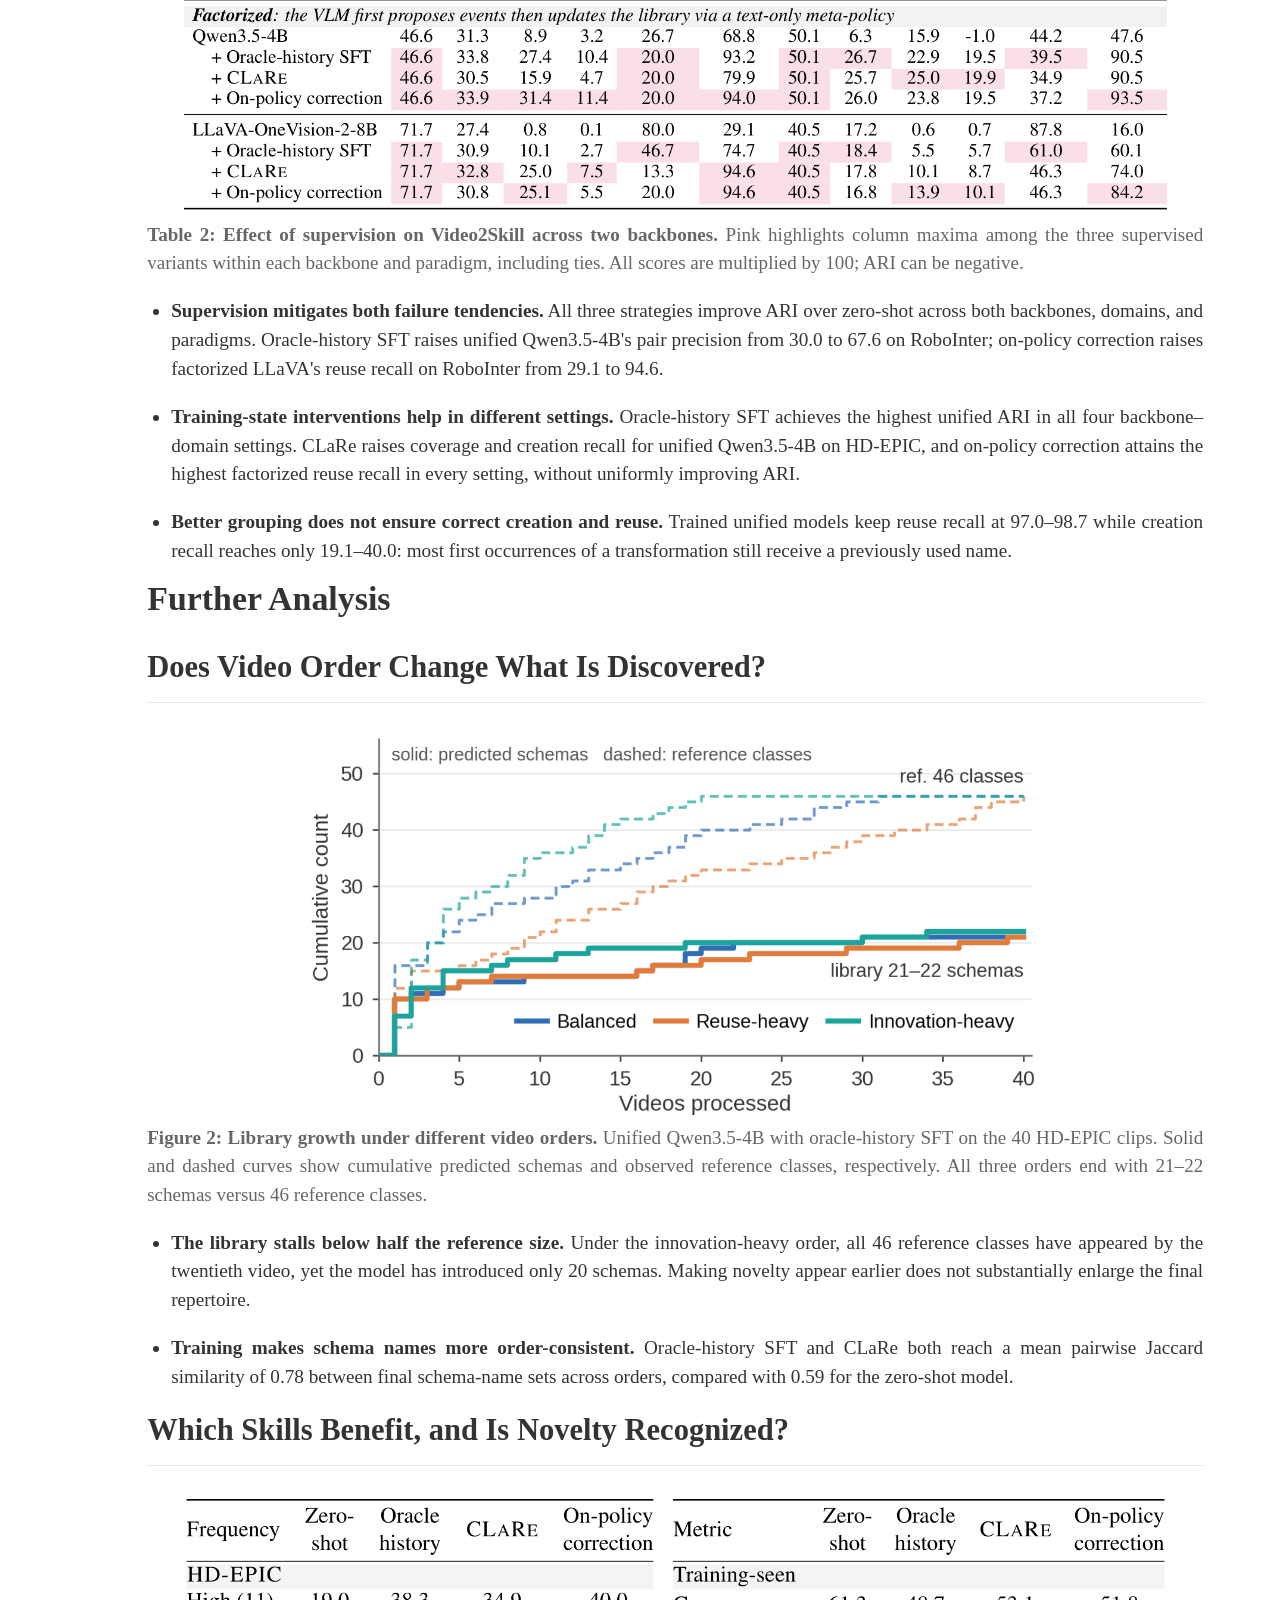
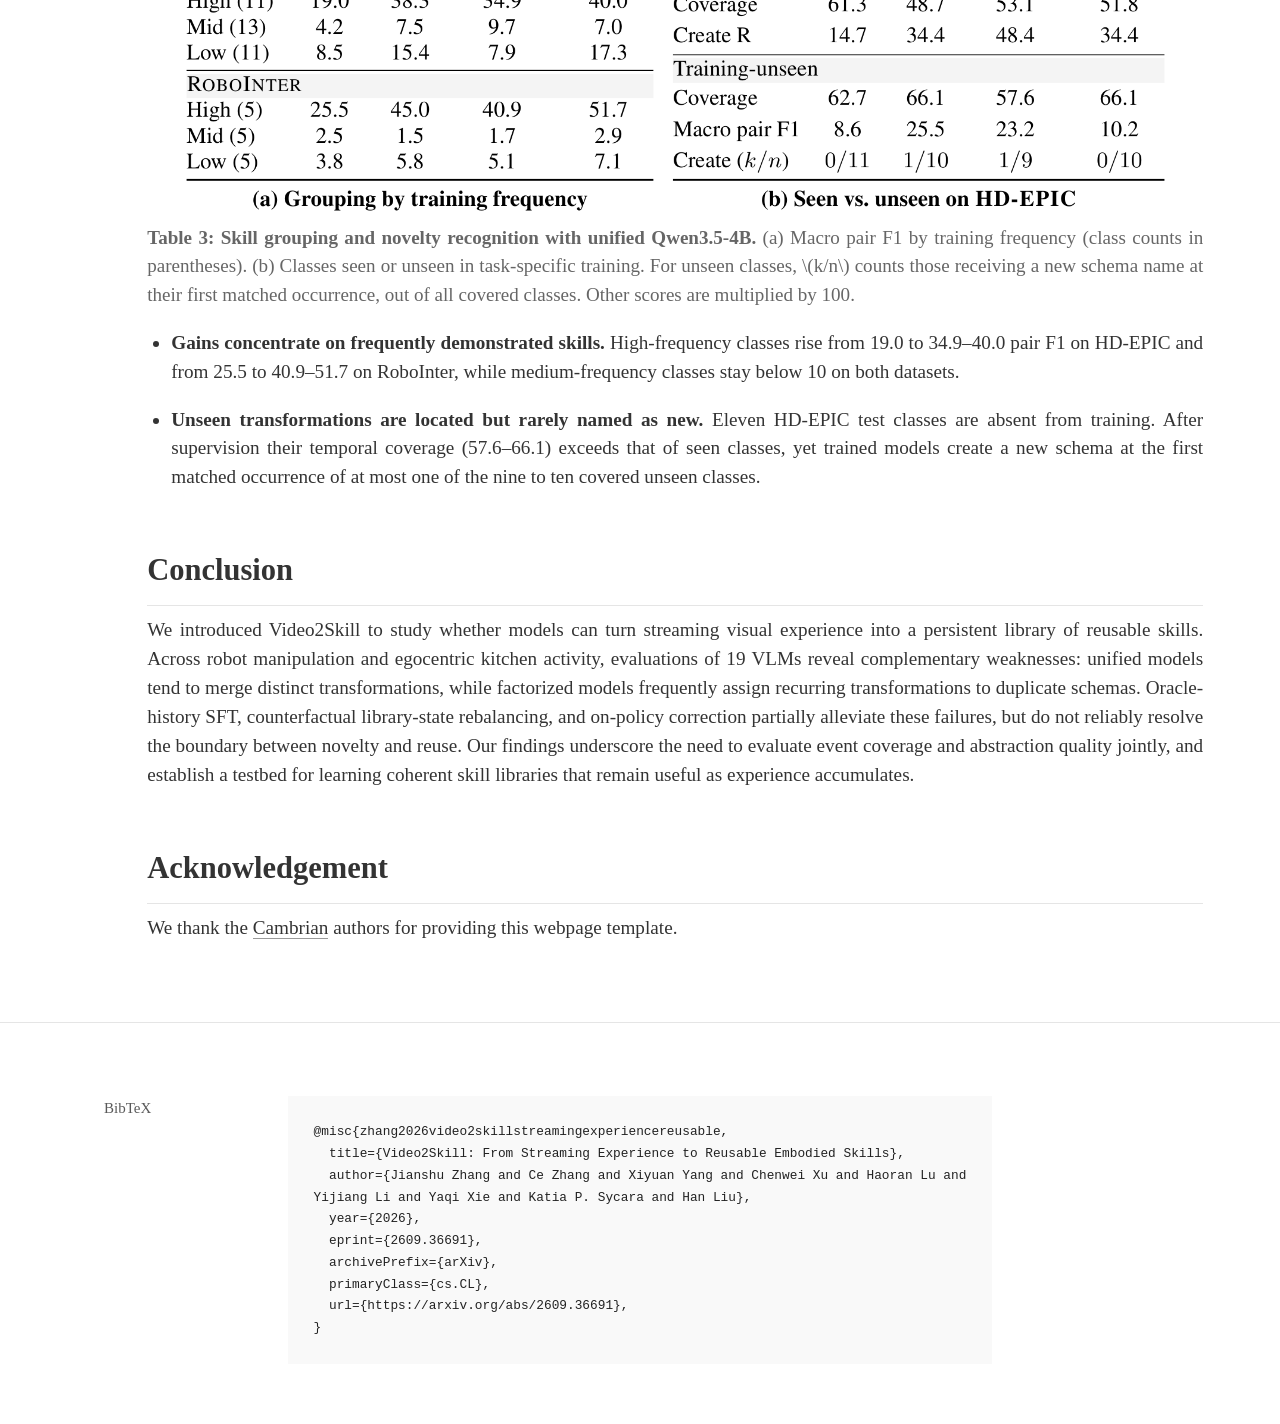
==== commit 3aaa965f: "Use the official arXiv citation and link (arXiv:2609.36691) Co-Authored-By: Claude Opus 5.5 <noreply" ====
--- a/webpage/index.html
+++ b/webpage/index.html
@@ -96,12 +96,12 @@
                         </div>
 
                     <div class="button-container">
-                        <!-- Paper PDF (switch to the arXiv link once it is live) -->
-                        <a href="static/paper/Video2Skill.pdf" class="button paper-link dark-button" target="_blank">
+                        <!-- Paper -->
+                        <a href="https://arxiv.org/abs/2609.36691" class="button paper-link dark-button" target="_blank">
                             <span class="icon is-small">
                                 <i class="fas fa-file-pdf"></i>
                             </span>
-                            <span>Paper</span>
+                            <span>arXiv</span>
                         </a>
                         <!-- Video walkthrough -->
                         <a href="#sec:video" class="button dark-button">
@@ -428,11 +428,14 @@
         <d-appendix>
             <h3>BibTeX</h3>
             <p class="bibtex">
-                @article{zhang2026video2skill,<br>
+                @misc{zhang2026video2skillstreamingexperiencereusable,<br>
                 &nbsp;&nbsp;title={Video2Skill: From Streaming Experience to Reusable Embodied Skills},<br>
-                &nbsp;&nbsp;author={Zhang, Jianshu and Zhang, Ce and Yang, Xiyuan and Xu, Chenwei and Lu, Haoran and Li, Yijiang and Xie, Yaqi and Sycara, Katia P. and Liu, Han},<br>
-                &nbsp;&nbsp;journal={arXiv preprint},<br>
-                &nbsp;&nbsp;year={2026}<br>
+                &nbsp;&nbsp;author={Jianshu Zhang and Ce Zhang and Xiyuan Yang and Chenwei Xu and Haoran Lu and Yijiang Li and Yaqi Xie and Katia P. Sycara and Han Liu},<br>
+                &nbsp;&nbsp;year={2026},<br>
+                &nbsp;&nbsp;eprint={2609.36691},<br>
+                &nbsp;&nbsp;archivePrefix={arXiv},<br>
+                &nbsp;&nbsp;primaryClass={cs.CL},<br>
+                &nbsp;&nbsp;url={https://arxiv.org/abs/2609.36691},<br>
                 }
             </p>
 
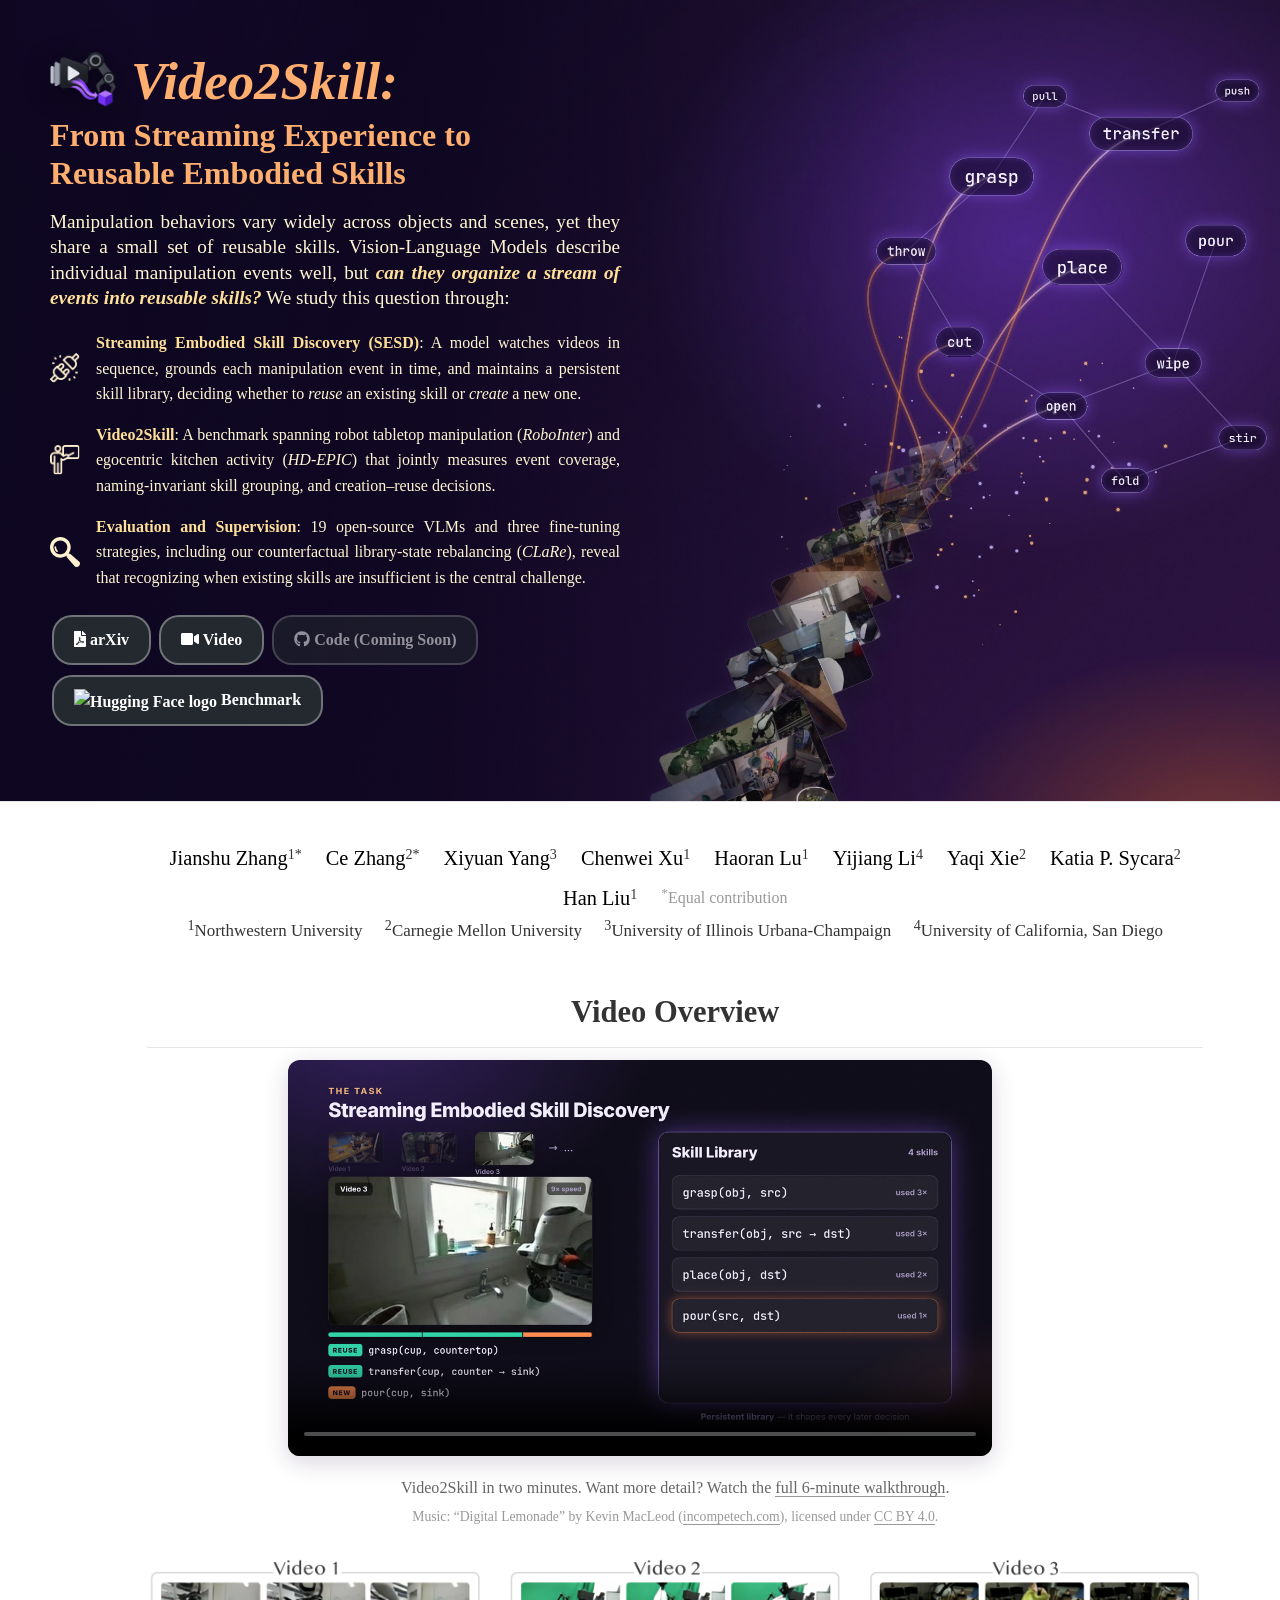
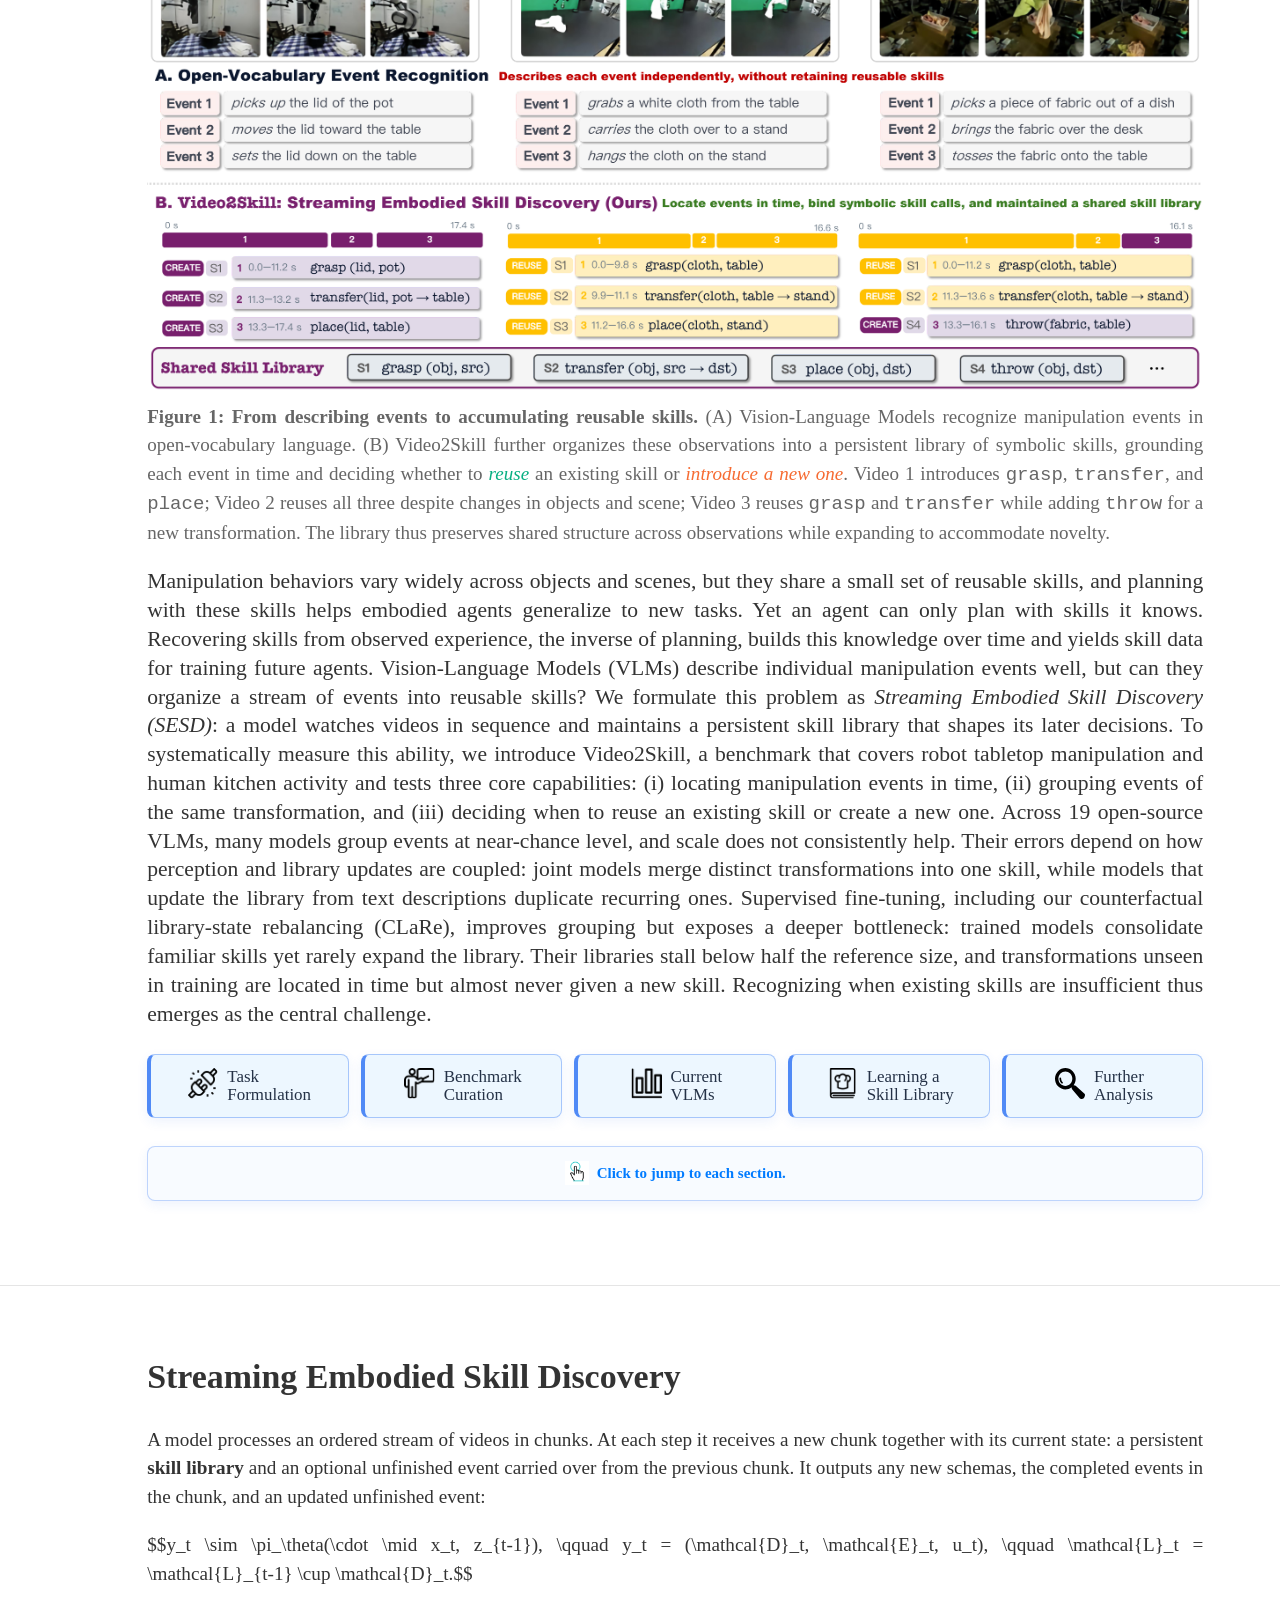
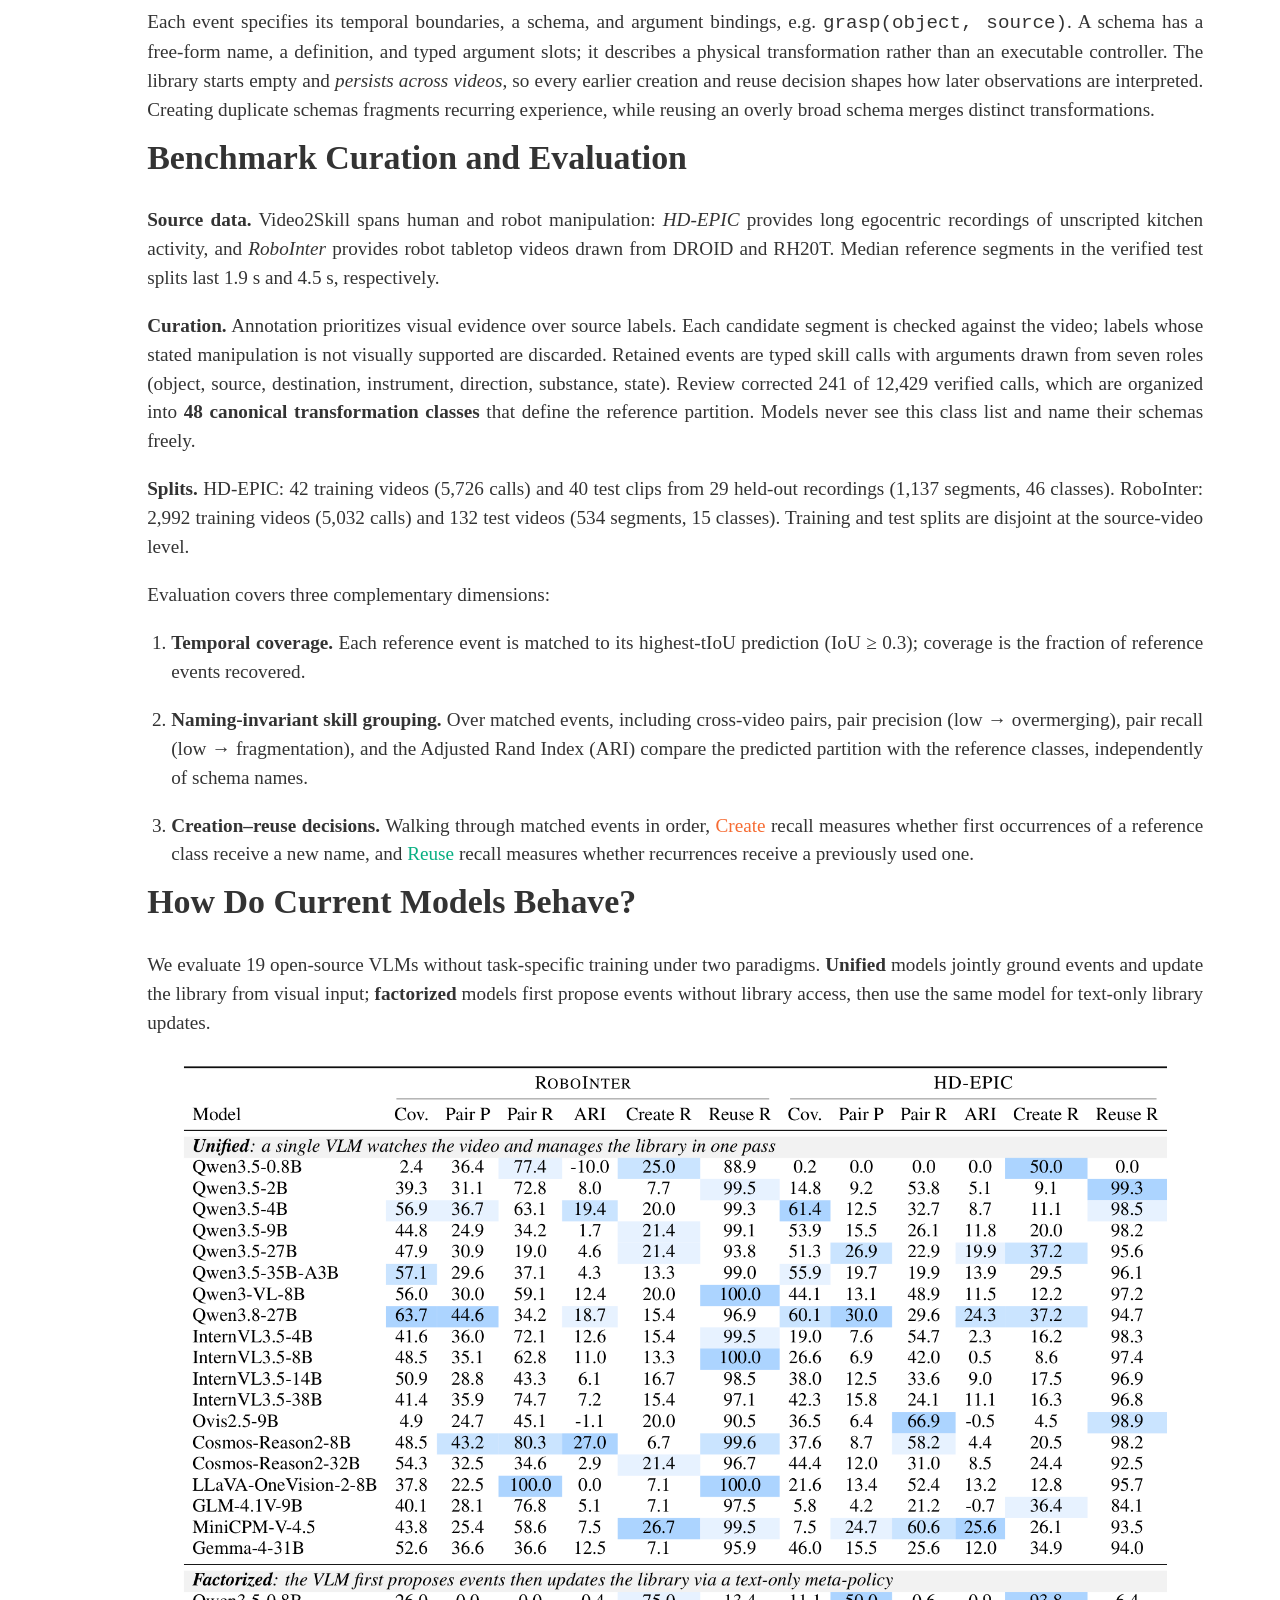
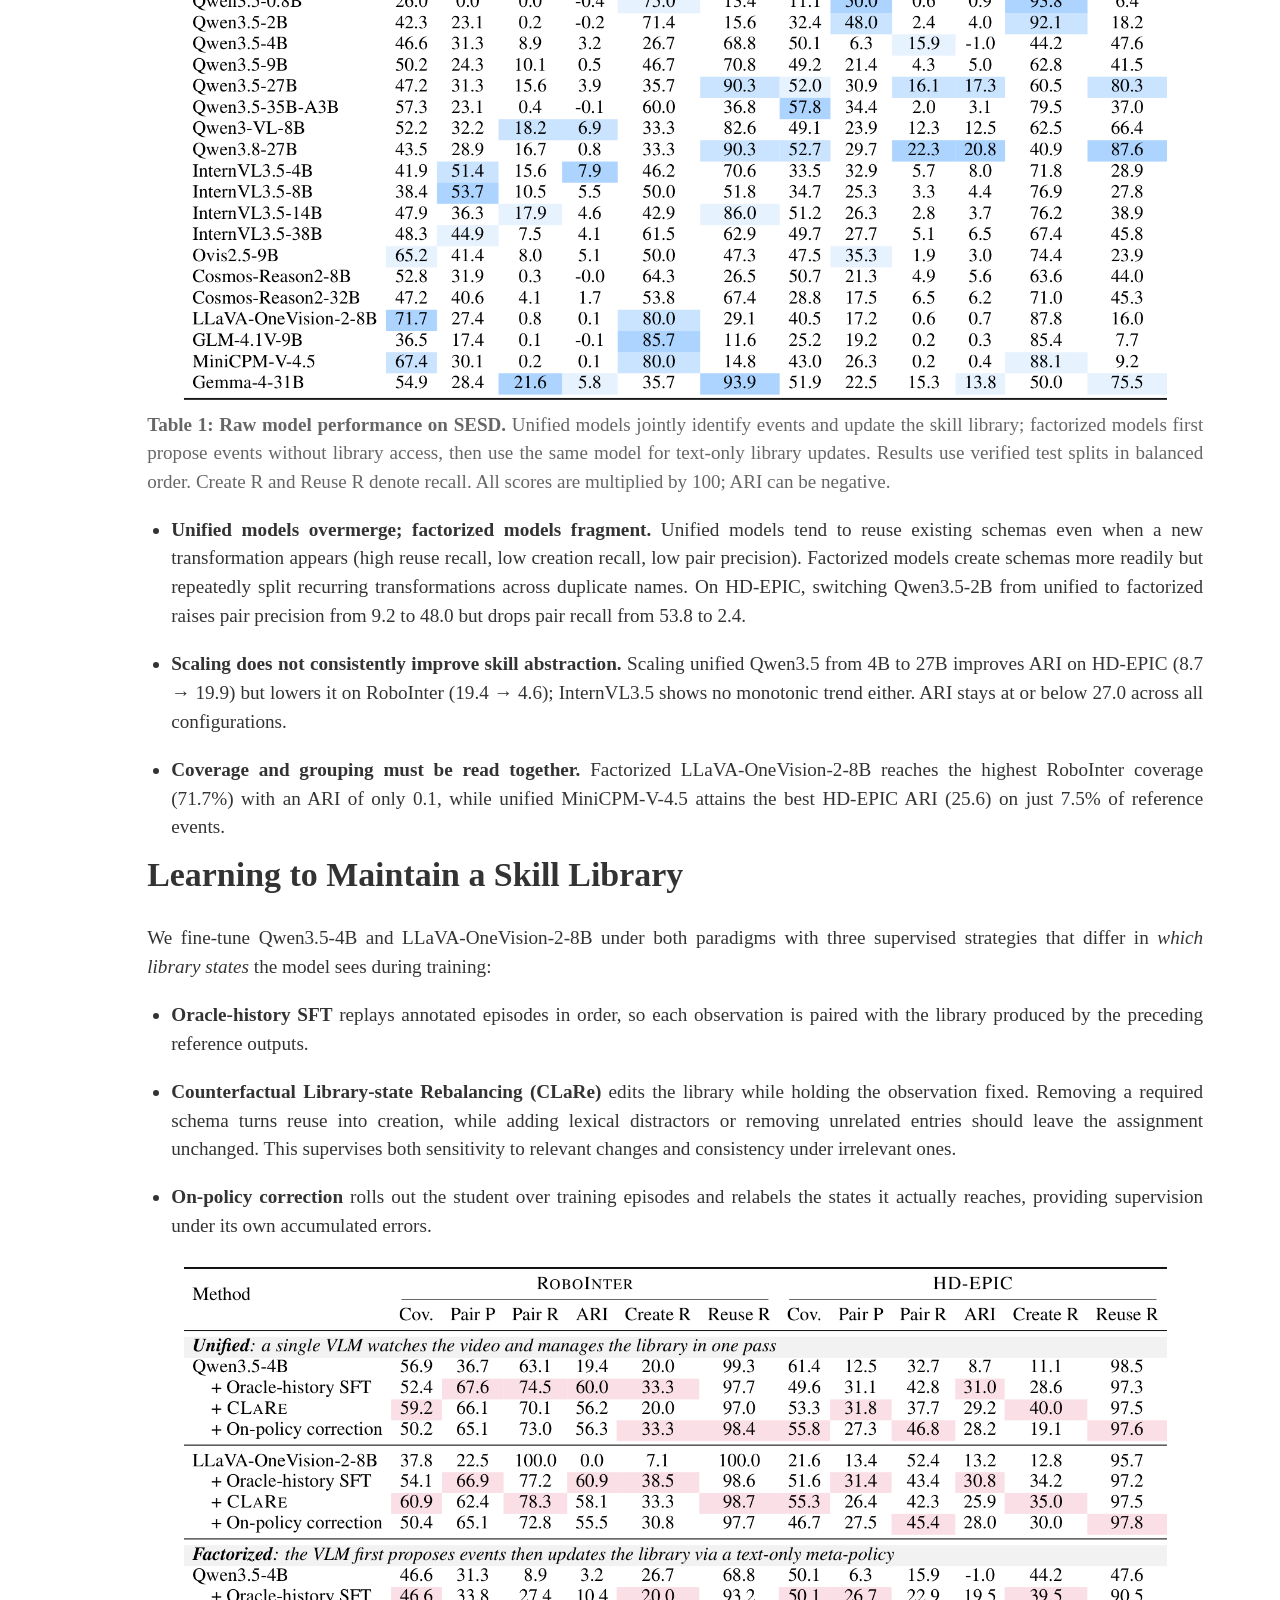
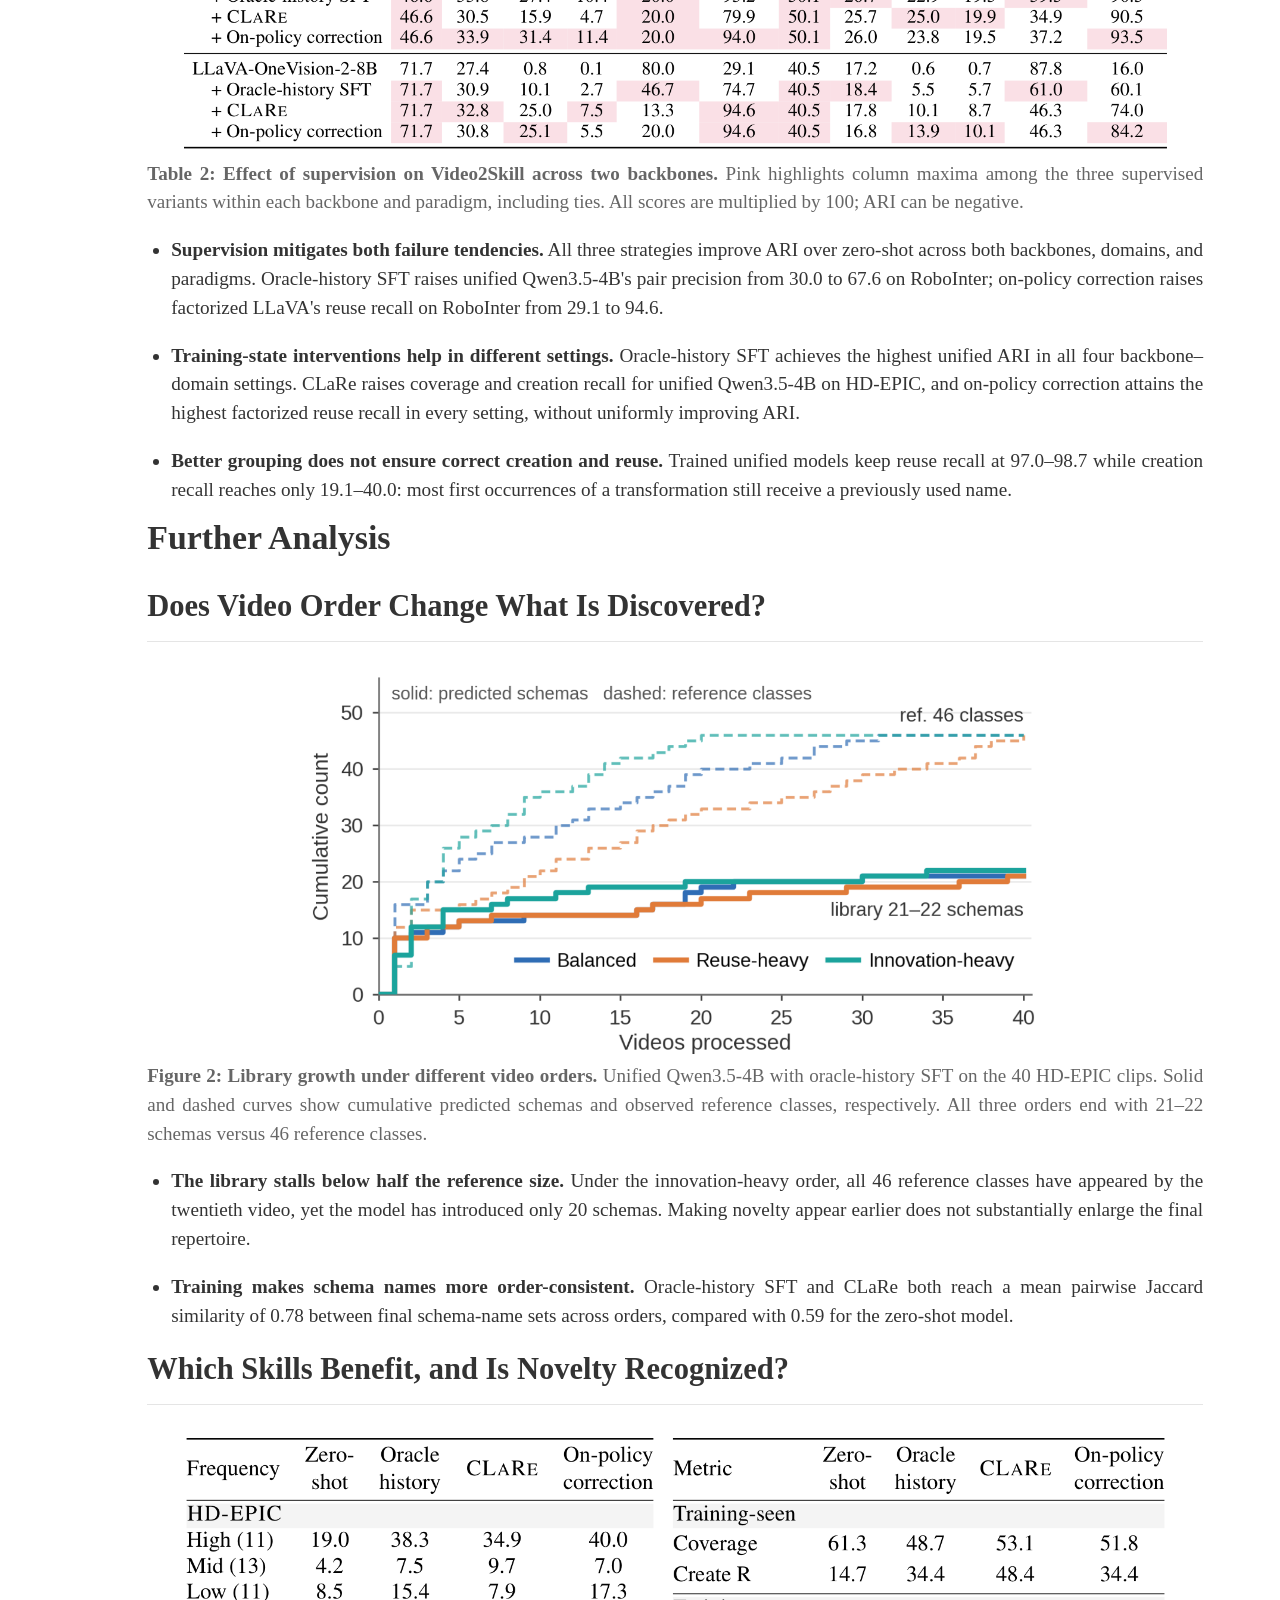
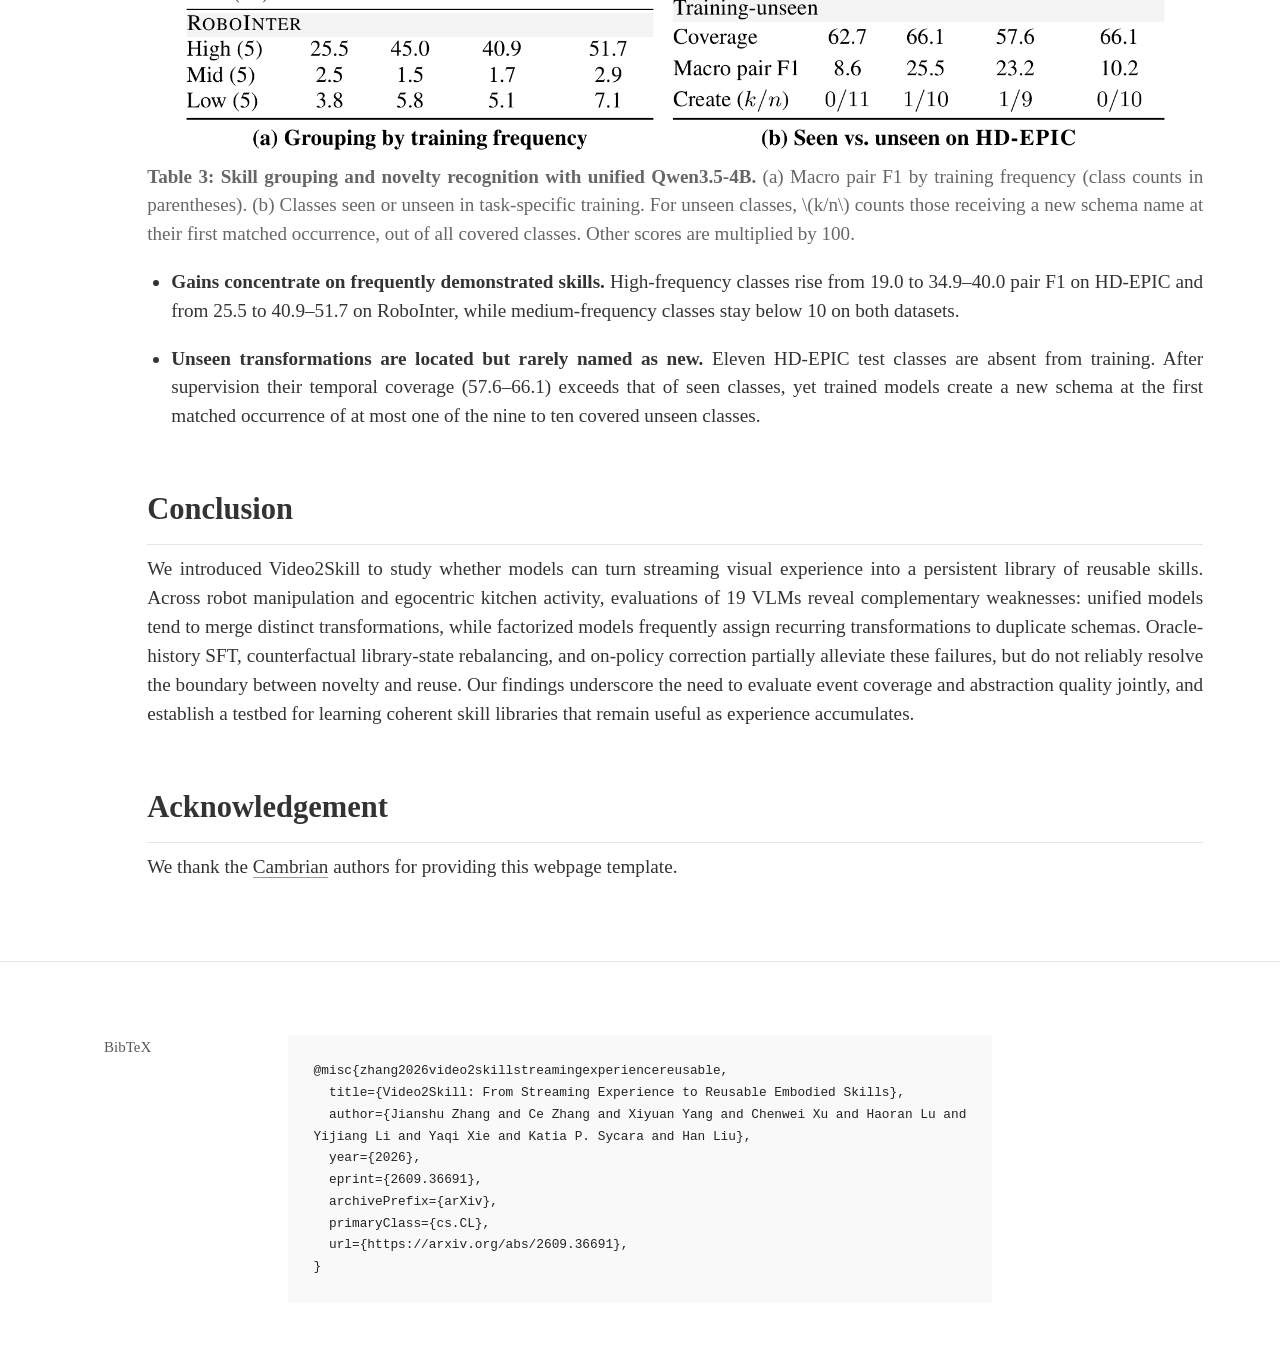
==== commit ed8a4fcb: "Project page: remove Training Data link, mark Code as coming soon Co-Authored-By: Claude Opus 5.5 <n" ====
--- a/webpage/index.html
+++ b/webpage/index.html
@@ -110,26 +110,19 @@
                             </span>
                             <span>Video</span>
                         </a>
-                        <!-- Code -->
-                        <a href="https://github.com/andyzworks/video2skill" class="button code-link dark-button" target="_blank">
+                        <!-- Code: not released yet -->
+                        <a class="button code-link dark-button is-disabled" aria-disabled="true" title="Code will be released soon">
                             <span class="icon is-small">
                                 <i class="fab fa-github"></i>
                             </span>
-                            <span>Code</span>
+                            <span>Code (Coming Soon)</span>
                         </a>
-                        <!-- Benchmark (annotations, clips, vocabulary, training annotations) -->
+                        <!-- Benchmark (test annotations and clips) -->
                         <a href="https://huggingface.co/datasets/Sterzhang/video2skill-bench" class="button dark-button" target="_blank">
                             <span class="icon is-small">
                                 <img src="https://huggingface.co/front/assets/huggingface_logo-noborder.svg" alt="Hugging Face logo" style="height: 1em;">
                             </span>
                             <span>Benchmark</span>
-                        </a>
-                        <!-- Training media -->
-                        <a href="https://huggingface.co/datasets/tonyDzw/tmp2" class="button dark-button" target="_blank">
-                            <span class="icon is-small">
-                                <img src="https://huggingface.co/front/assets/huggingface_logo-noborder.svg" alt="Hugging Face logo" style="height: 1em;">
-                            </span>
-                            <span>Training Data</span>
                         </a>
                     </div>
                 </div>
--- a/webpage/static/css/style.css
+++ b/webpage/static/css/style.css
@@ -1593,3 +1593,10 @@
     color: #CC0000;
     font-weight: 500;
 }
+
+.button-container a.button.is-disabled,
+.button-container a.button.is-disabled:hover {
+  pointer-events: none;
+  cursor: default;
+  opacity: 0.55;
+}
